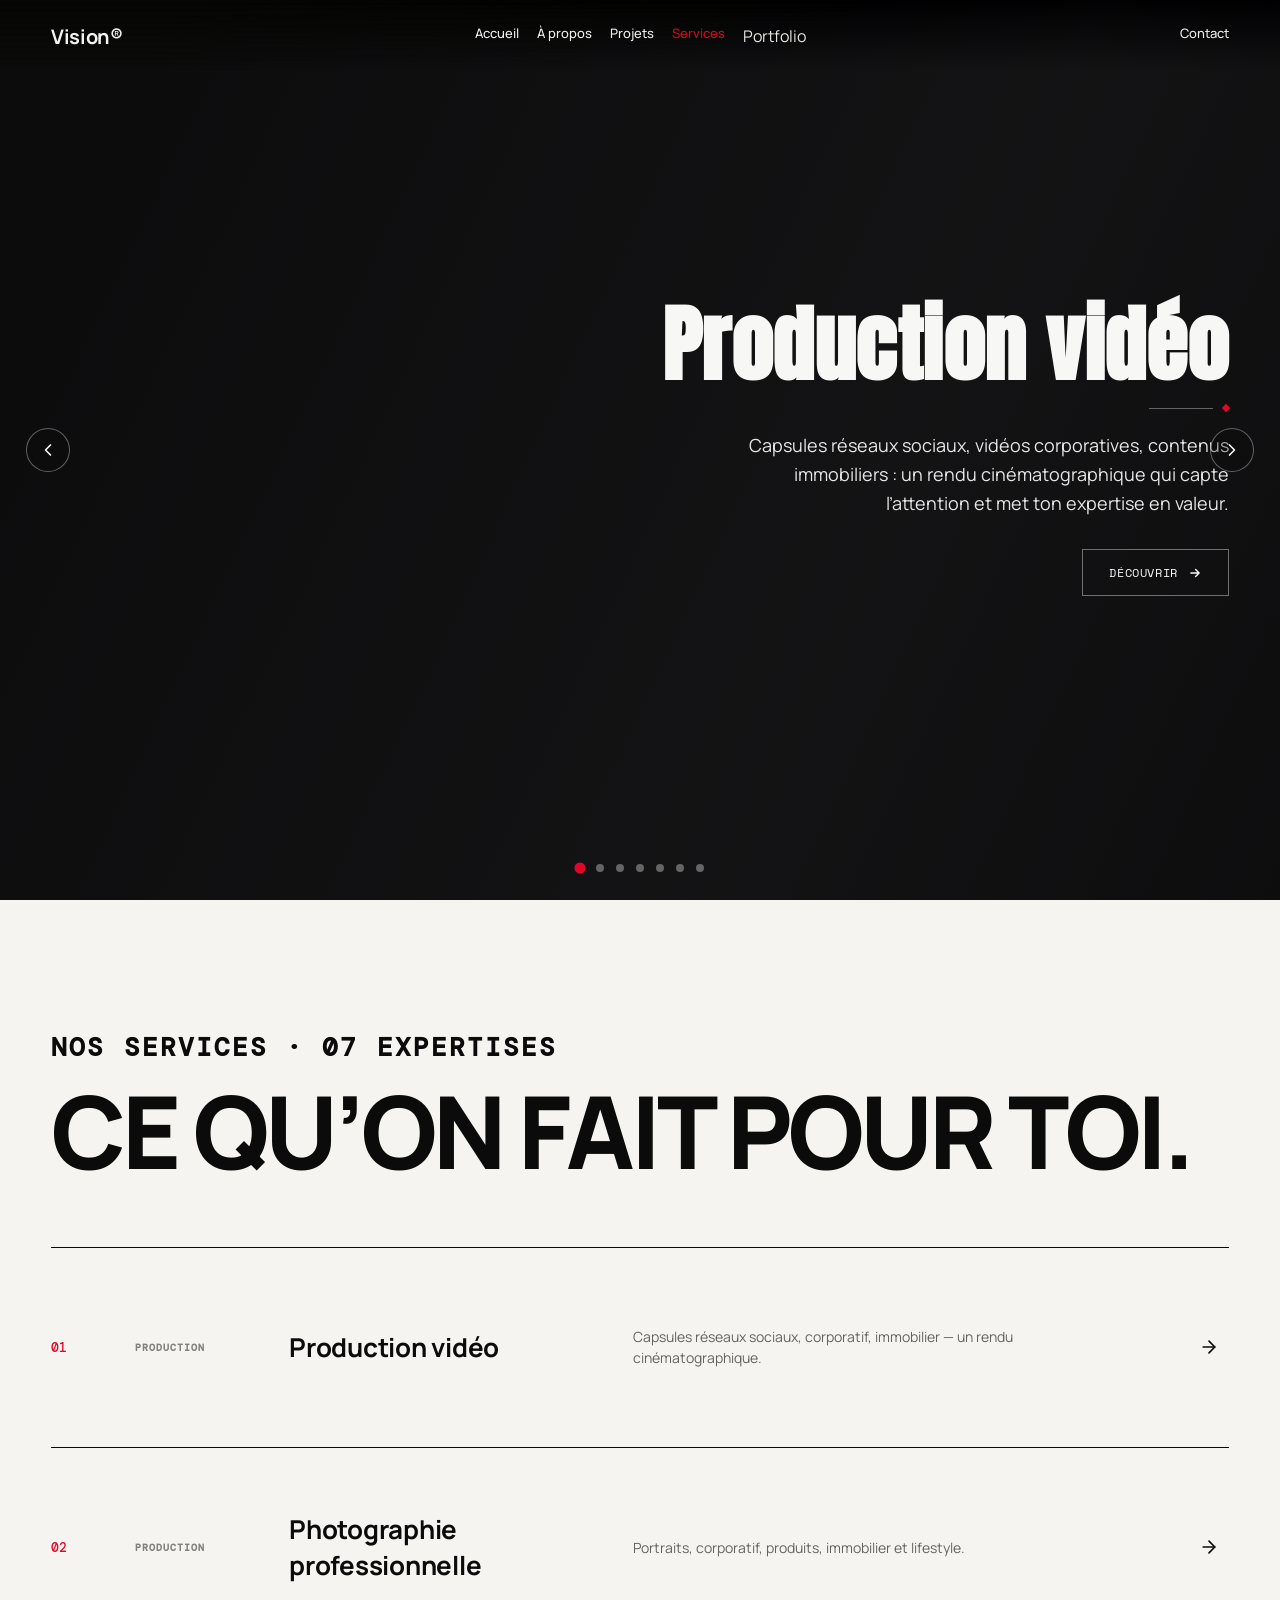
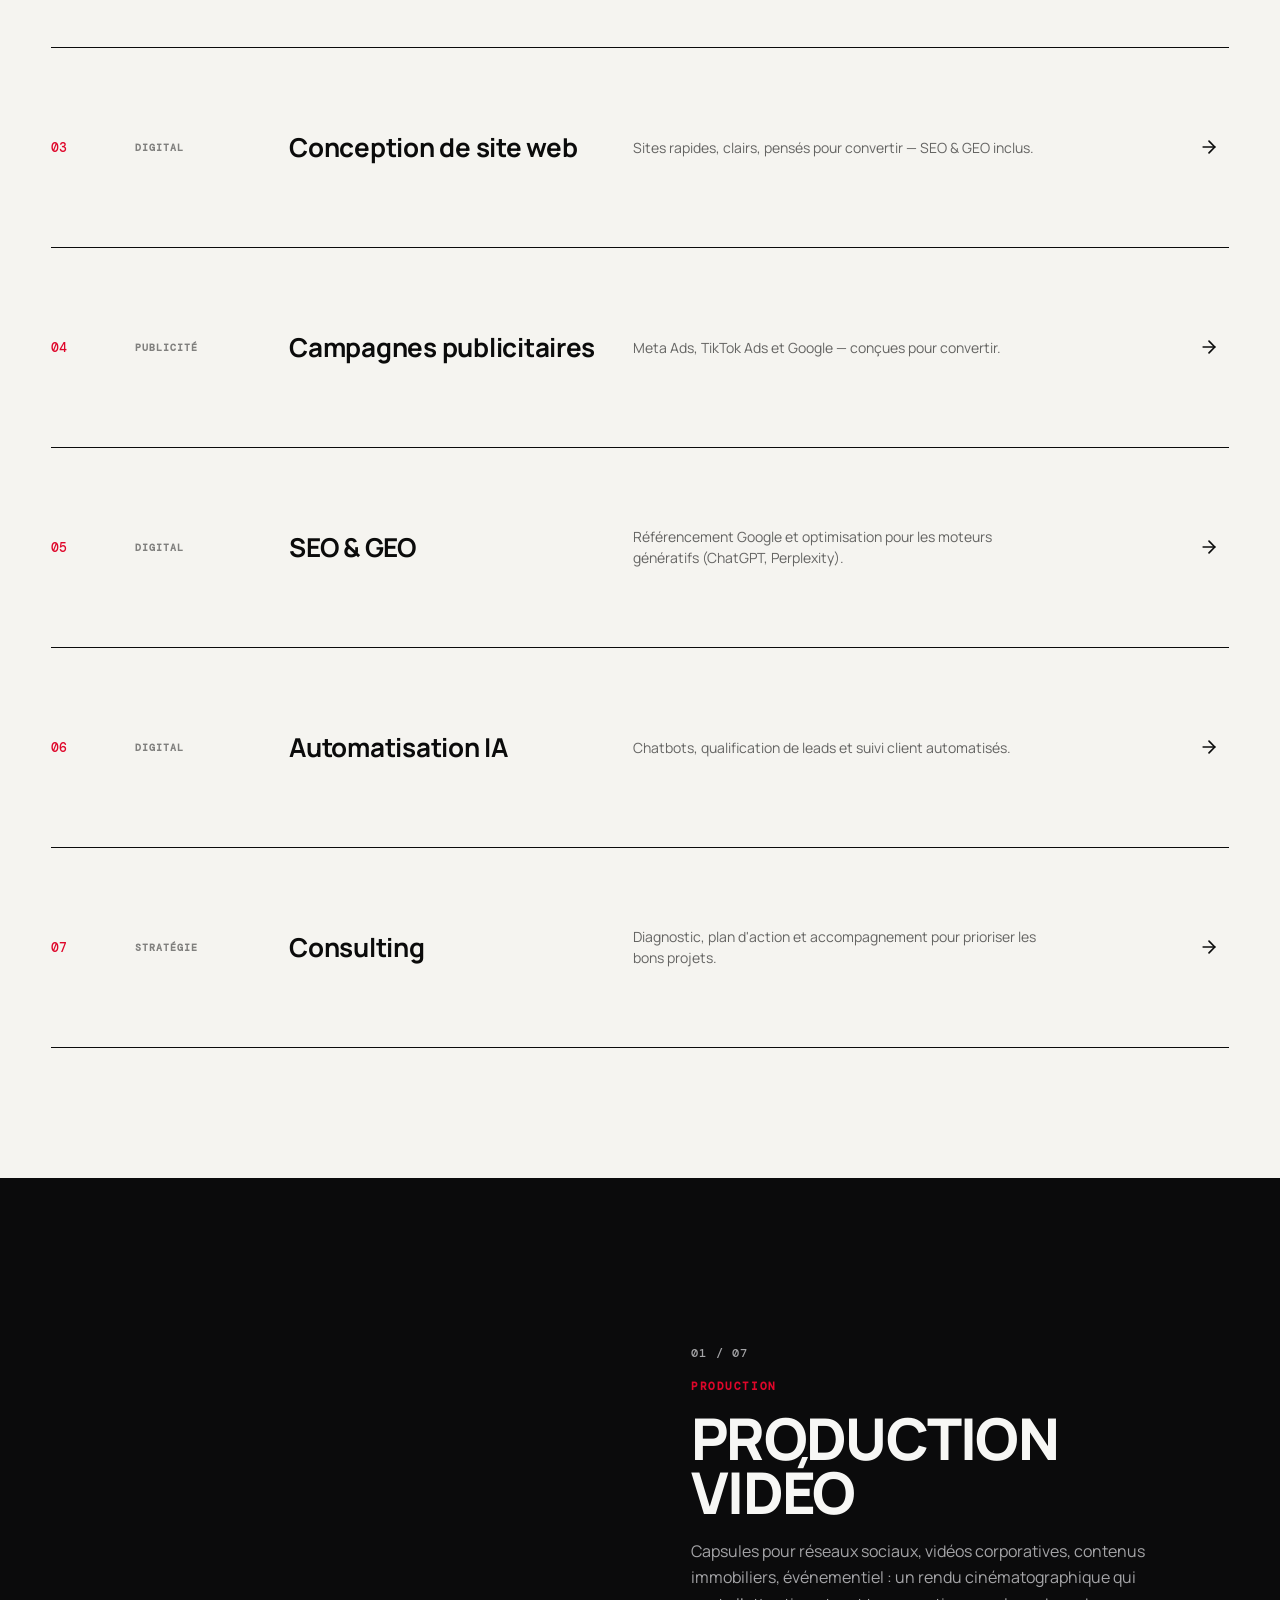
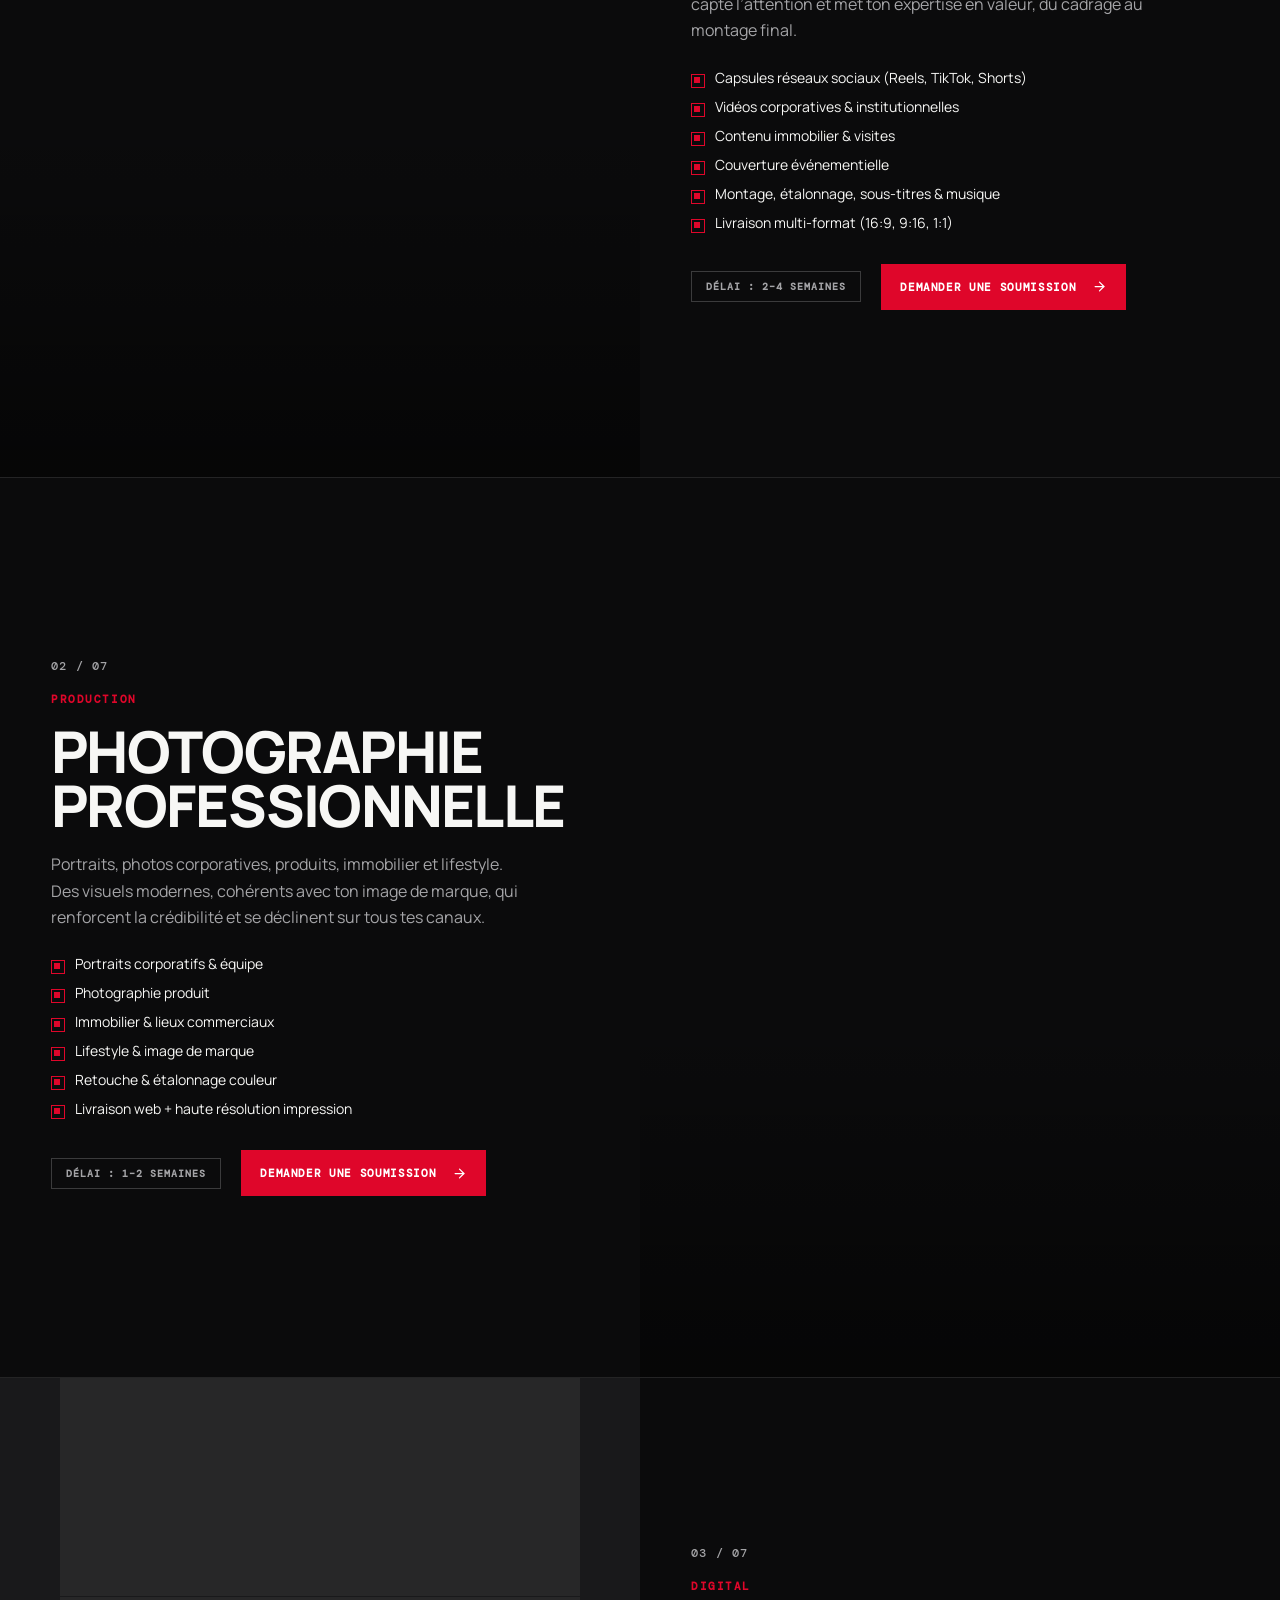
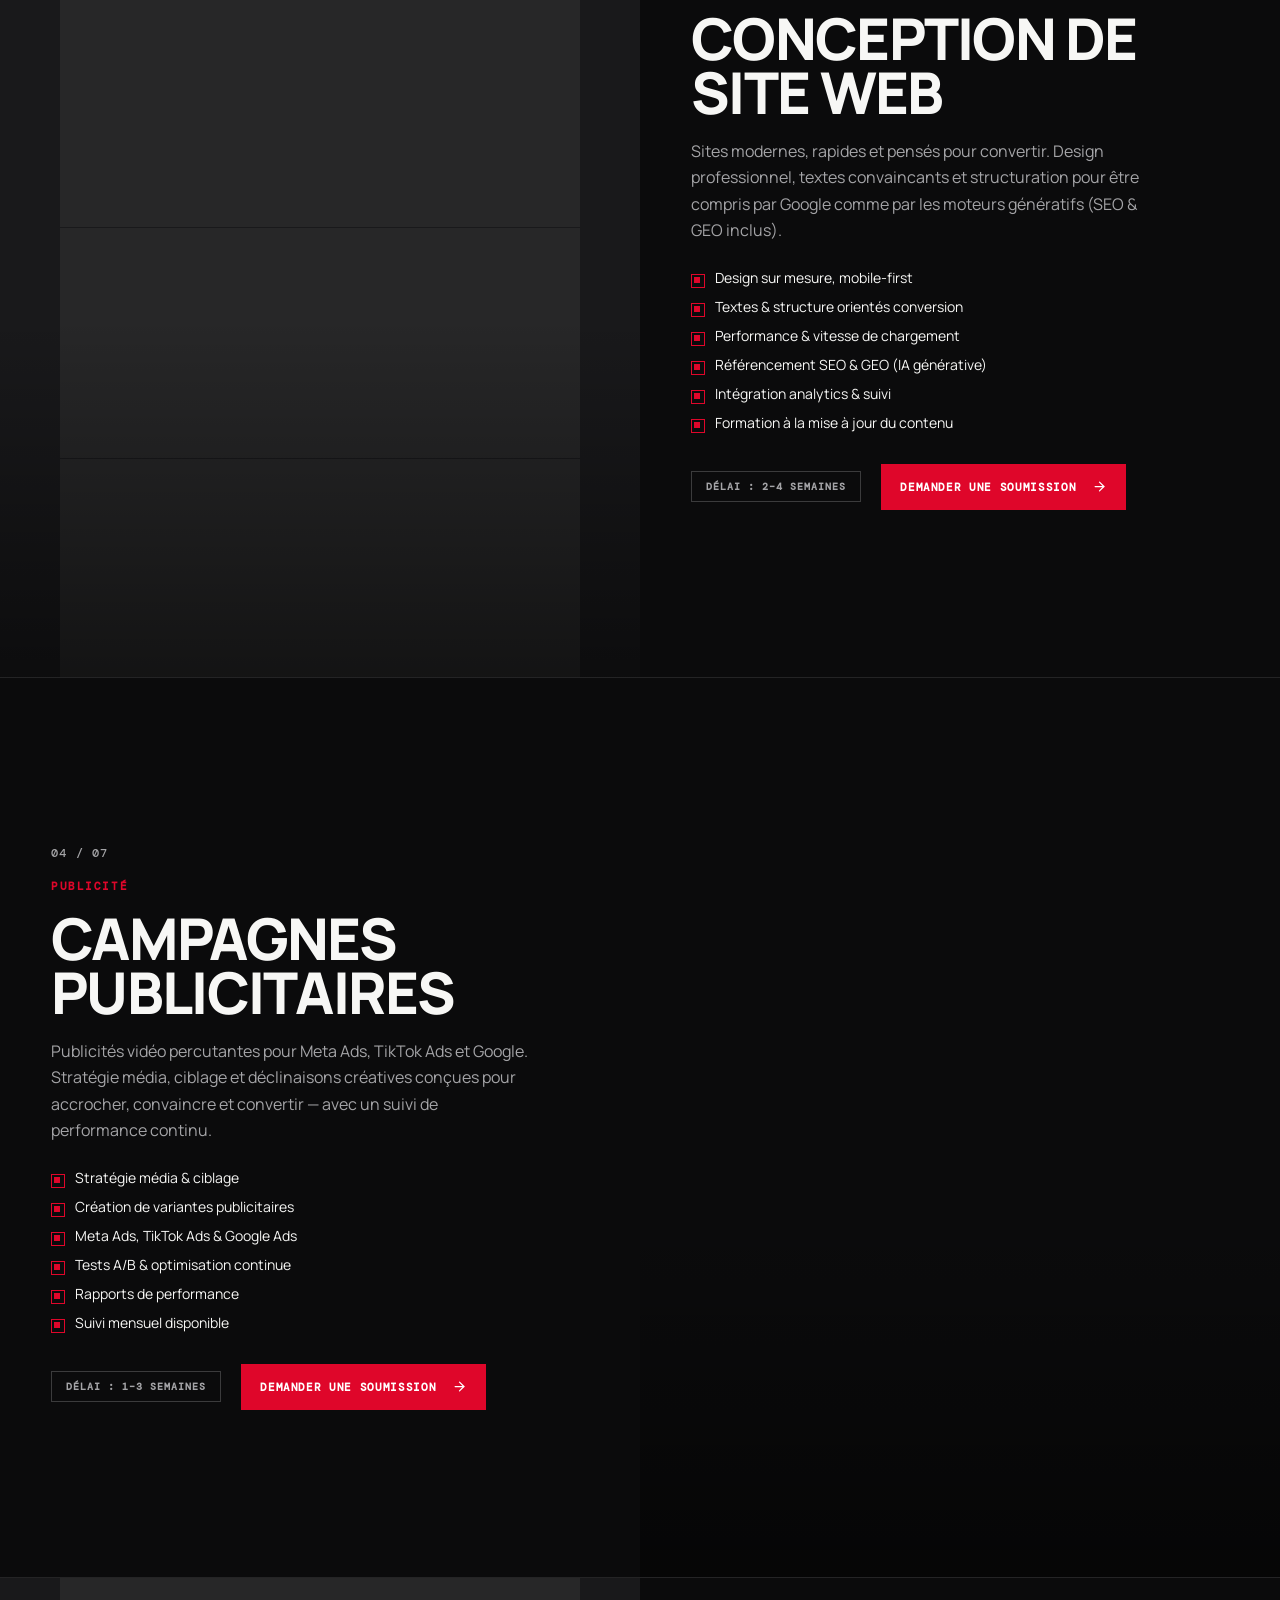
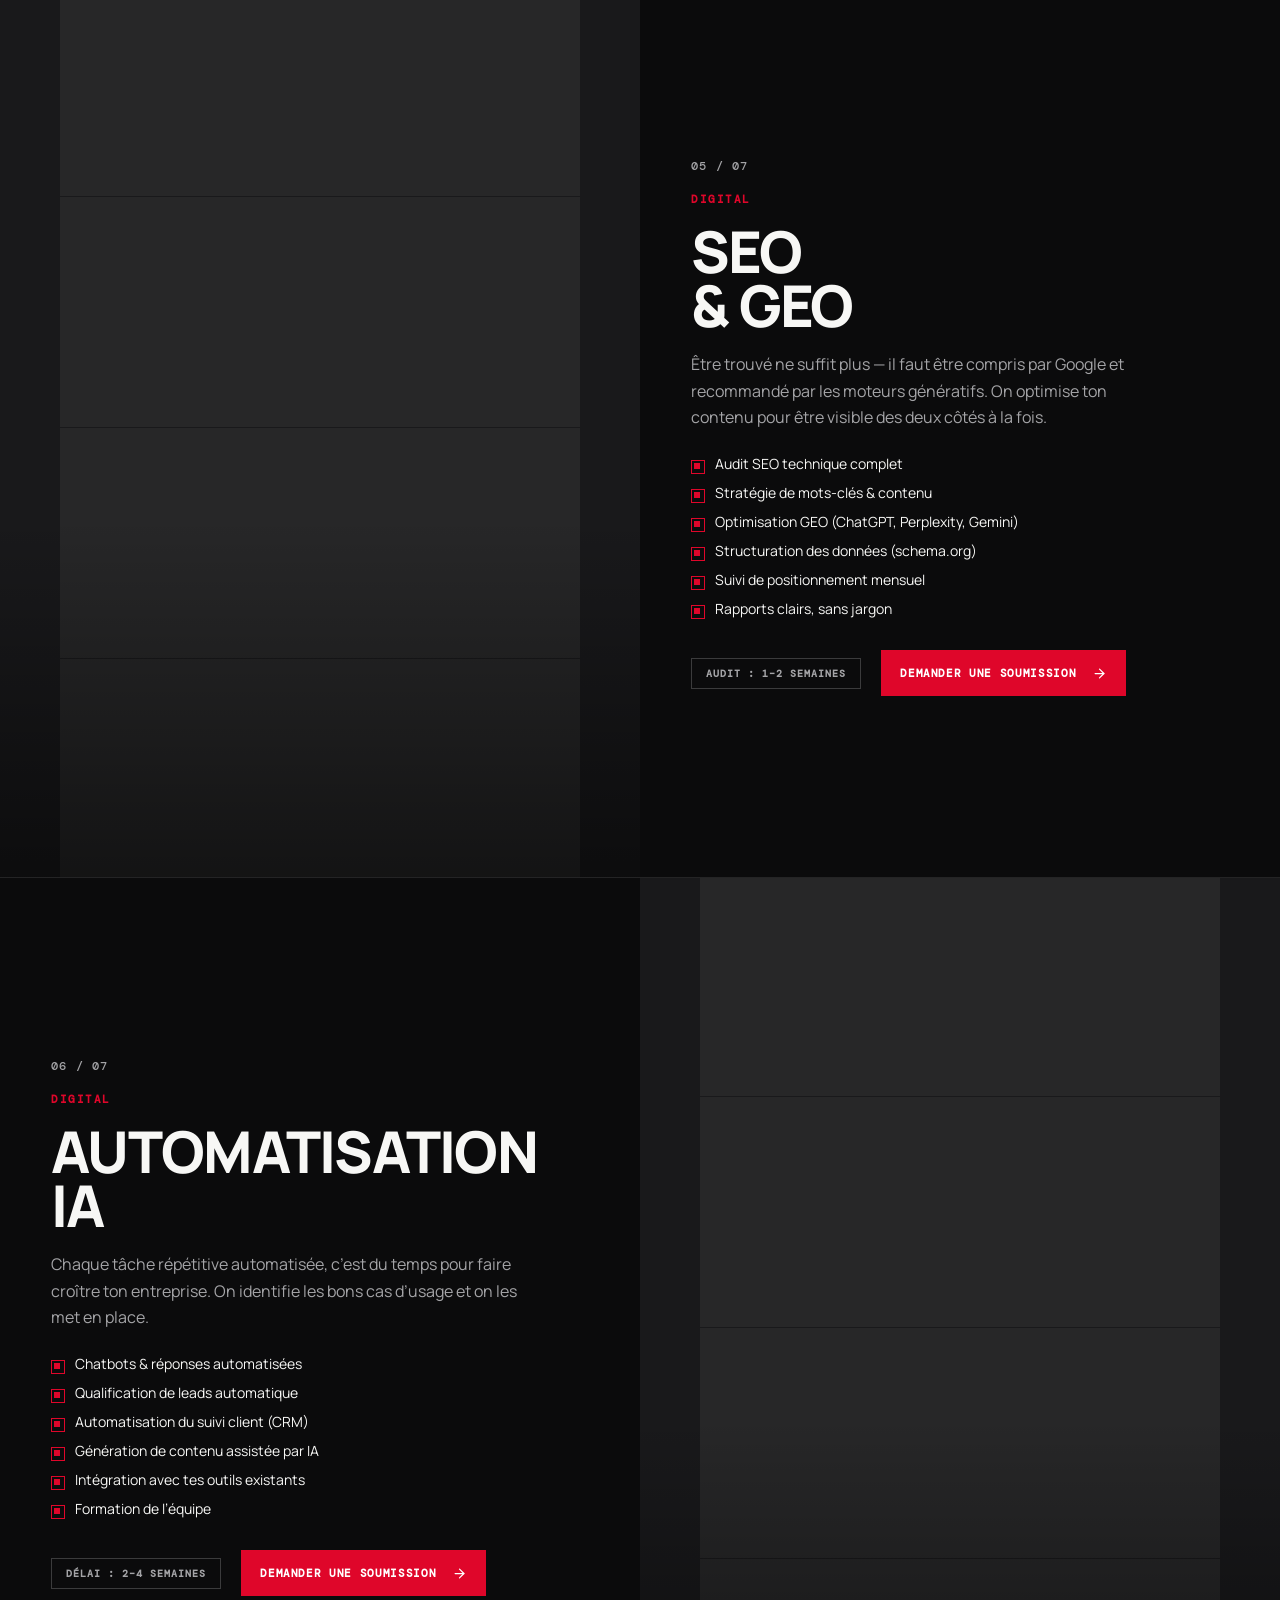
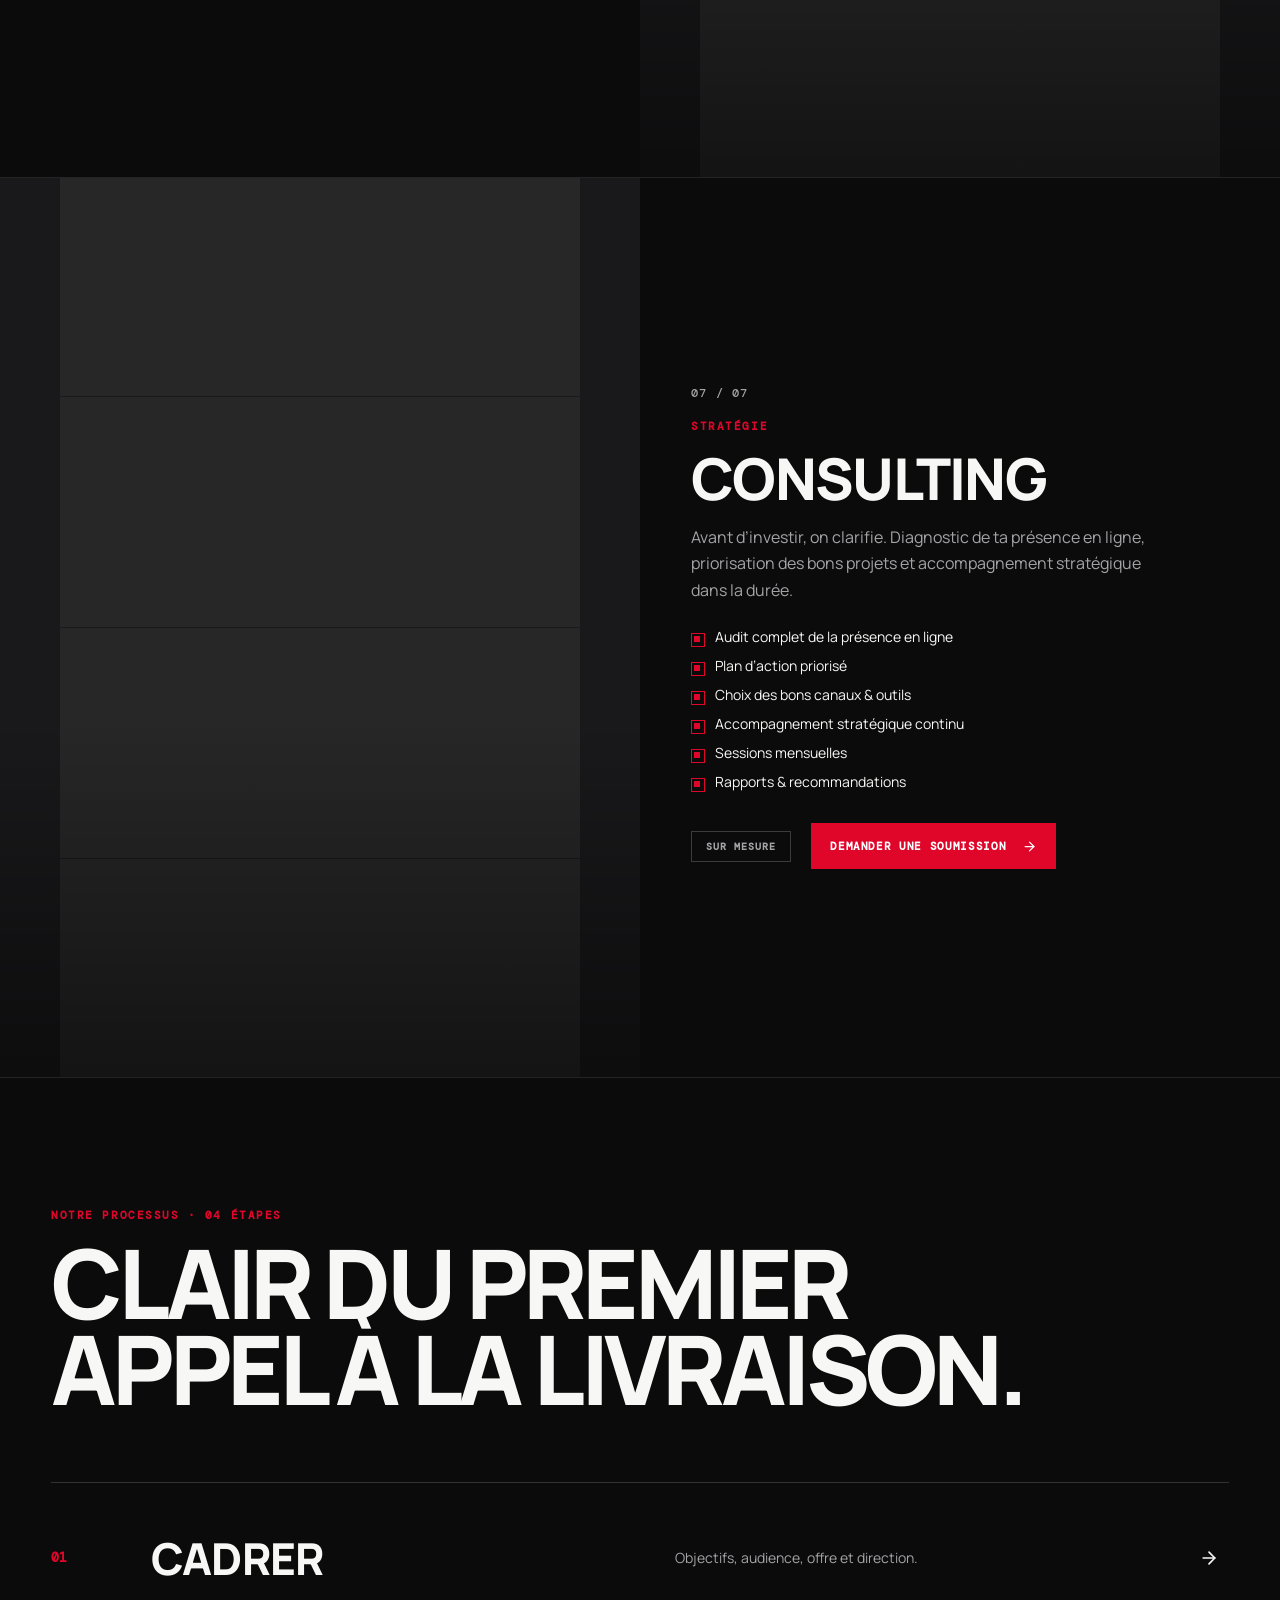
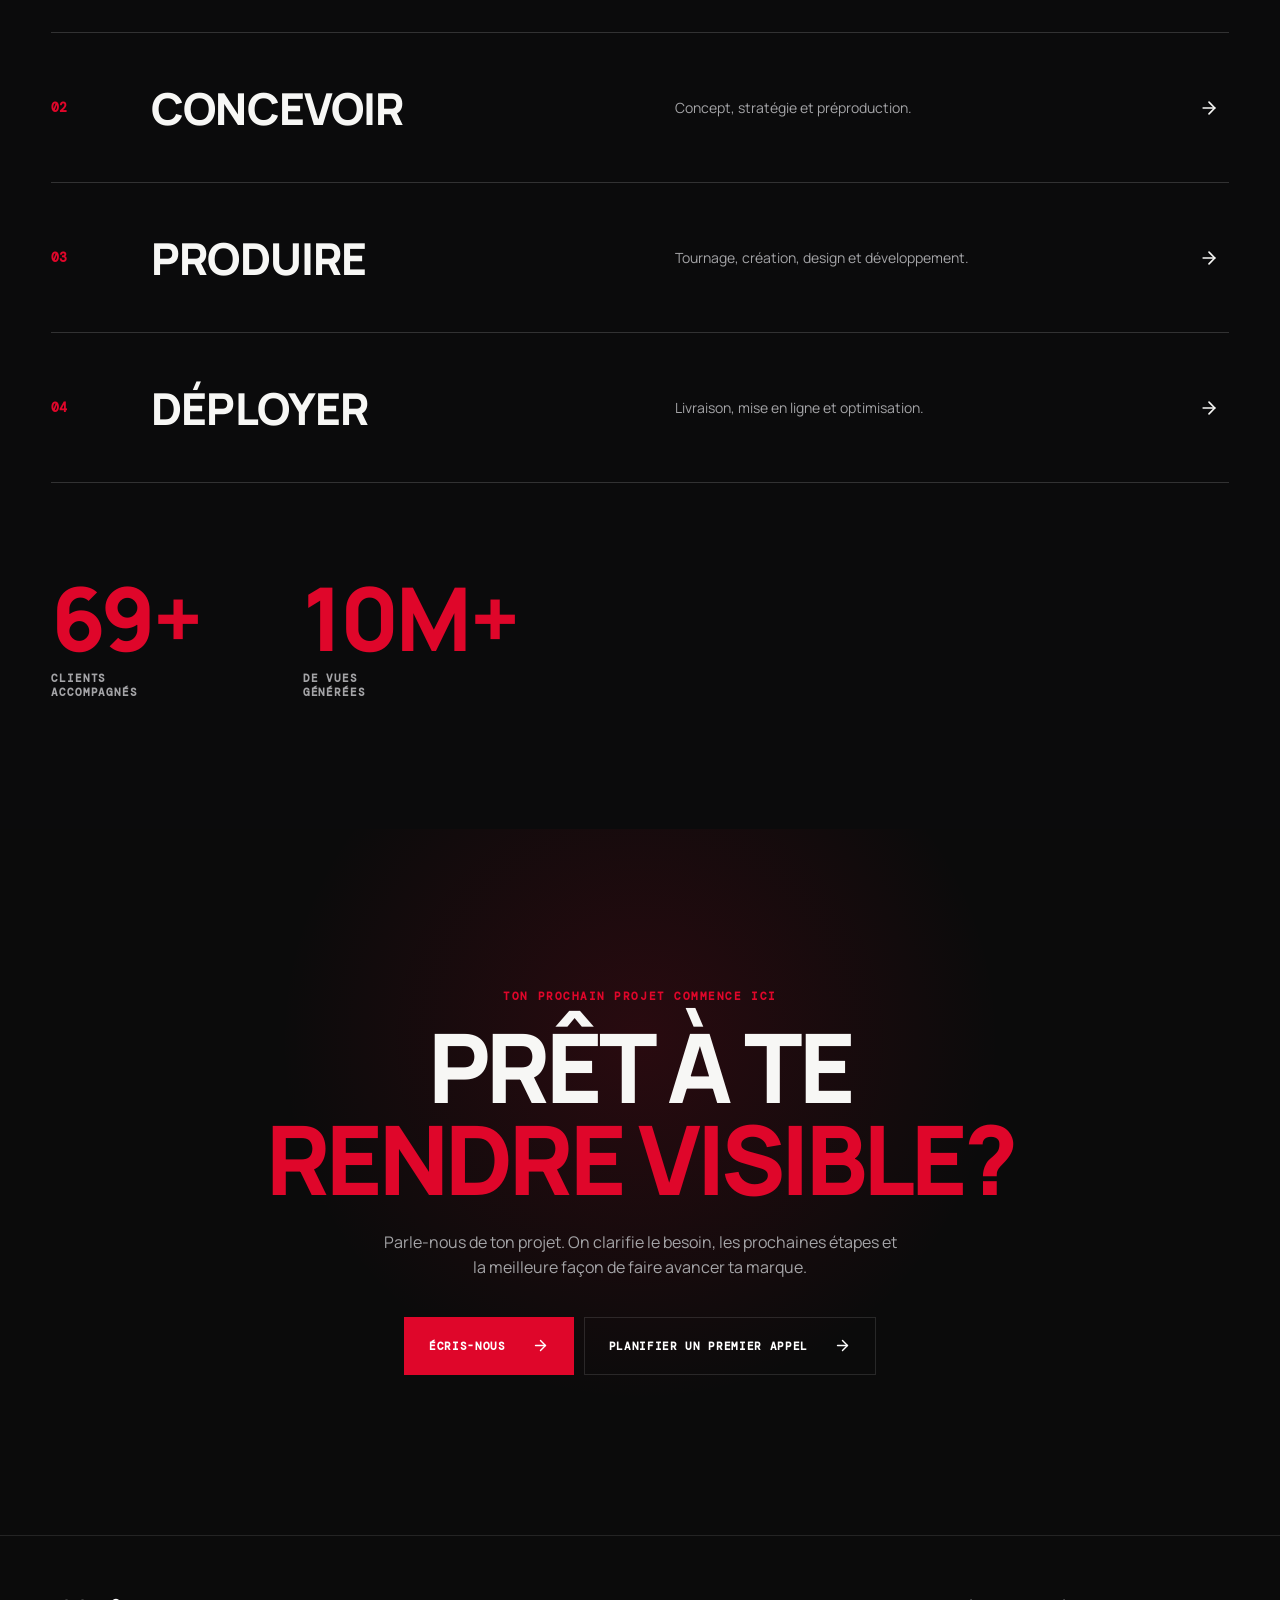
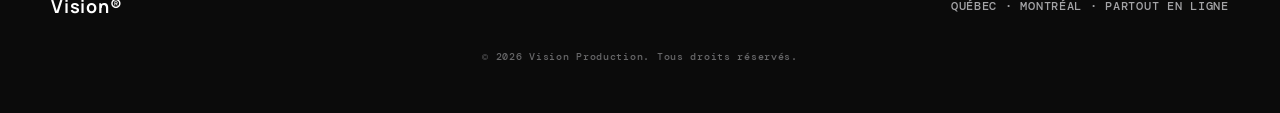
==== index.html @ 784d4f9f "Add files via upload" ====
<!DOCTYPE html>
<html lang="fr">
<head>
<meta charset="UTF-8">
<meta name="viewport" content="width=device-width, initial-scale=1.0">
<title>Services — Vision Production | Vidéo, Photo, Web &amp; Publicité</title>
<meta name="description" content="Production vidéo, photographie professionnelle, conception de site web et campagnes publicitaires. Vision Production, agence créative basée à Québec.">
<link rel="preconnect" href="https://fonts.googleapis.com">
<link rel="preconnect" href="https://fonts.gstatic.com" crossorigin>
<link href="https://fonts.googleapis.com/css2?family=Anton&family=Geist+Mono:wght@400;500&family=DM+Mono:wght@400;500&family=Manrope:wght@400;500;600;700;800&family=Space+Mono:ital@0;1&display=swap" rel="stylesheet">
<link rel="stylesheet" href="styles.css">
</head>
<body>

<div class="progress-bar" id="progressBar"></div>

<header class="nav" id="siteNav">
  <a class="brand" href="https://vision-production-seven.vercel.app/">Vision®</a>
  <nav aria-label="Navigation principale">
    <a href="https://vision-production-seven.vercel.app/" class="split-link"><span>Accueil</span><span aria-hidden="true">Accueil</span></a>
    <a href="https://vision-production-seven.vercel.app/#apropos" class="split-link"><span>À propos</span><span aria-hidden="true">À propos</span></a>
    <a href="https://vision-production-seven.vercel.app/#projets" class="split-link"><span>Projets</span><span aria-hidden="true">Projets</span></a>
    <a href="index.html" class="split-link is-current"><span>Services</span><span aria-hidden="true">Services</span></a>
    <div class="nav-dropdown" data-dropdown>
      <button type="button" class="split-link nav-dropdown-trigger" data-dropdown-trigger aria-haspopup="true" aria-expanded="false">
        <span>Portfolio</span><span aria-hidden="true">Portfolio</span>
      </button>
      <div class="nav-dropdown-menu" data-dropdown-menu>
        <a href="https://vision-production-seven.vercel.app/portfolio">Portfolio Photo</a>
        <a href="portfolio-web.html">Portfolio Web</a>
        <a href="portfolio-video.html">Portfolio Vidéo</a>
      </div>
    </div>
  </nav>
  <a href="#contact" class="split-link nav-contact"><span>Contact</span><span aria-hidden="true">Contact</span></a>
  <button class="menu-button" type="button" aria-label="Ouvrir le menu" id="menuButton">
    <svg xmlns="http://www.w3.org/2000/svg" width="24" height="24" viewBox="0 0 24 24" fill="none" stroke="currentColor" stroke-width="2" stroke-linecap="round" stroke-linejoin="round"><path d="M4 5h16"></path><path d="M4 12h16"></path><path d="M4 19h16"></path></svg>
  </button>
</header>

<aside class="mobile-menu" id="mobileMenu" aria-hidden="true">
  <button type="button" aria-label="Fermer le menu" id="menuClose">
    <svg xmlns="http://www.w3.org/2000/svg" width="24" height="24" viewBox="0 0 24 24" fill="none" stroke="currentColor" stroke-width="2" stroke-linecap="round" stroke-linejoin="round"><path d="M18 6 6 18"></path><path d="m6 6 12 12"></path></svg>
  </button>
  <a href="https://vision-production-seven.vercel.app/" style="--menu-index:1"><small>01</small>Accueil</a>
  <a href="https://vision-production-seven.vercel.app/#apropos" style="--menu-index:2"><small>02</small>À propos</a>
  <a href="https://vision-production-seven.vercel.app/#projets" style="--menu-index:3"><small>03</small>Projets</a>
  <a href="index.html" class="is-current" style="--menu-index:4"><small>04</small>Services</a>
  <div class="mobile-menu-item" style="--menu-index:5">
    <div class="mobile-menu-row">
      <small>05</small><span>Portfolio</span>
      <button type="button" class="mobile-dropdown-toggle" data-mobile-dropdown-toggle aria-label="Afficher les sous-pages Portfolio">
        <svg xmlns="http://www.w3.org/2000/svg" width="14" height="14" viewBox="0 0 24 24" fill="none" stroke="currentColor" stroke-width="2.5" stroke-linecap="round" stroke-linejoin="round"><path d="m6 9 6 6 6-6"></path></svg>
      </button>
    </div>
    <div class="mobile-dropdown-panel" data-mobile-dropdown-panel>
      <a href="https://vision-production-seven.vercel.app/portfolio">Portfolio Photo</a>
      <a href="portfolio-web.html">Portfolio Web</a>
      <a href="portfolio-video.html">Portfolio Vidéo</a>
    </div>
  </div>
  <a href="#contact" style="--menu-index:6"><small>06</small>Contact</a>
</aside>

<main>

  <!-- HERO : fullscreen slider, one slide per service -->
  <section class="hero-slider" id="top" aria-roledescription="carrousel" aria-label="Nos services">

    <button type="button" class="hero-arrow hero-arrow-prev" data-slider-prev aria-label="Service précédent">
      <svg xmlns="http://www.w3.org/2000/svg" width="20" height="20" viewBox="0 0 24 24" fill="none" stroke="currentColor" stroke-width="2" stroke-linecap="round" stroke-linejoin="round"><path d="m15 18-6-6 6-6"></path></svg>
    </button>
    <button type="button" class="hero-arrow hero-arrow-next" data-slider-next aria-label="Service suivant">
      <svg xmlns="http://www.w3.org/2000/svg" width="20" height="20" viewBox="0 0 24 24" fill="none" stroke="currentColor" stroke-width="2" stroke-linecap="round" stroke-linejoin="round"><path d="m9 18 6-6-6-6"></path></svg>
    </button>

    <div class="hero-slide is-active" data-slide="0">
      <div class="hero-slide-media">
        <img src="../assets/images/hero/hero-01-video.jpg" alt="Tournage vidéo Vision Production" onerror="this.style.opacity=0">
      </div>
      <div class="hero-slide-scrim"></div>
      <div class="hero-slide-inner">
        <div class="hero-slide-block">
          <h1 class="services-hero-title site-reveal" style="--reveal-delay:80ms">Production vidéo</h1>
          <div class="hero-divider site-reveal" style="--reveal-delay:180ms">
            <span class="hero-divider-line"></span>
            <span class="hero-divider-dot"></span>
          </div>
          <p class="services-hero-copy site-reveal" style="--reveal-delay:260ms">
            Capsules réseaux sociaux, vidéos corporatives, contenus immobiliers : un rendu
            cinématographique qui capte l’attention et met ton expertise en valeur.
          </p>
          <a href="#service-01" class="hero-outline-btn site-reveal" style="--reveal-delay:340ms">
            Découvrir
            <svg xmlns="http://www.w3.org/2000/svg" width="14" height="14" viewBox="0 0 24 24" fill="none" stroke="currentColor" stroke-width="2.5" stroke-linecap="round" stroke-linejoin="round"><path d="M5 12h14M13 6l6 6-6 6"></path></svg>
          </a>
        </div>
      </div>
    </div>

    <div class="hero-slide" data-slide="1">
      <div class="hero-slide-media">
        <img src="../assets/images/hero/hero-02-photo.jpg" alt="Photographie professionnelle Vision Production" onerror="this.style.opacity=0">
      </div>
      <div class="hero-slide-scrim"></div>
      <div class="hero-slide-inner">
        <div class="hero-slide-block">
          <h1 class="services-hero-title site-reveal">Photographie professionnelle</h1>
          <div class="hero-divider site-reveal">
            <span class="hero-divider-line"></span>
            <span class="hero-divider-dot"></span>
          </div>
          <p class="services-hero-copy site-reveal">
            Portraits, photos corporatives, produits, immobilier et lifestyle. Des visuels
            modernes qui renforcent la crédibilité de ta marque.
          </p>
          <a href="#service-02" class="hero-outline-btn site-reveal">
            Découvrir
            <svg xmlns="http://www.w3.org/2000/svg" width="14" height="14" viewBox="0 0 24 24" fill="none" stroke="currentColor" stroke-width="2.5" stroke-linecap="round" stroke-linejoin="round"><path d="M5 12h14M13 6l6 6-6 6"></path></svg>
          </a>
        </div>
      </div>
    </div>

    <div class="hero-slide" data-slide="2">
      <div class="hero-slide-media">
        <img src="../assets/images/hero/hero-03-web.jpg" alt="Conception de site web Vision Production" onerror="this.style.opacity=0">
      </div>
      <div class="hero-slide-scrim"></div>
      <div class="hero-slide-inner">
        <div class="hero-slide-block">
          <h1 class="services-hero-title site-reveal">Conception de site web</h1>
          <div class="hero-divider site-reveal">
            <span class="hero-divider-line"></span>
            <span class="hero-divider-dot"></span>
          </div>
          <p class="services-hero-copy site-reveal">
            Sites rapides, clairs et pensés pour convertir, puis structurés pour être compris
            par Google comme par les moteurs génératifs (SEO &amp; GEO inclus).
          </p>
          <a href="#service-03" class="hero-outline-btn site-reveal">
            Découvrir
            <svg xmlns="http://www.w3.org/2000/svg" width="14" height="14" viewBox="0 0 24 24" fill="none" stroke="currentColor" stroke-width="2.5" stroke-linecap="round" stroke-linejoin="round"><path d="M5 12h14M13 6l6 6-6 6"></path></svg>
          </a>
        </div>
      </div>
    </div>

    <div class="hero-slide" data-slide="3">
      <div class="hero-slide-media">
        <img src="../assets/images/hero/hero-04-pub.jpg" alt="Campagnes publicitaires Vision Production" onerror="this.style.opacity=0">
      </div>
      <div class="hero-slide-scrim"></div>
      <div class="hero-slide-inner">
        <div class="hero-slide-block">
          <h1 class="services-hero-title site-reveal">Campagnes publicitaires</h1>
          <div class="hero-divider site-reveal">
            <span class="hero-divider-line"></span>
            <span class="hero-divider-dot"></span>
          </div>
          <p class="services-hero-copy site-reveal">
            Publicités vidéo percutantes pour Meta Ads, TikTok Ads et Google. Conçues pour
            accrocher, convaincre et convertir.
          </p>
          <a href="#service-04" class="hero-outline-btn site-reveal">
            Découvrir
            <svg xmlns="http://www.w3.org/2000/svg" width="14" height="14" viewBox="0 0 24 24" fill="none" stroke="currentColor" stroke-width="2.5" stroke-linecap="round" stroke-linejoin="round"><path d="M5 12h14M13 6l6 6-6 6"></path></svg>
          </a>
        </div>
      </div>
    </div>

    <div class="hero-slide" data-slide="4">
      <div class="hero-slide-media">
        <div class="web-visual"><span></span><span></span><span></span><span></span></div>
      </div>
      <div class="hero-slide-scrim"></div>
      <div class="hero-slide-inner">
        <div class="hero-slide-block">
          <h1 class="services-hero-title site-reveal">SEO &amp; GEO</h1>
          <div class="hero-divider site-reveal">
            <span class="hero-divider-line"></span>
            <span class="hero-divider-dot"></span>
          </div>
          <p class="services-hero-copy site-reveal">
            Visible sur Google et dans les réponses des moteurs génératifs comme
            ChatGPT ou Perplexity — peu importe comment on te cherche.
          </p>
          <a href="#service-05" class="hero-outline-btn site-reveal">
            Découvrir
            <svg xmlns="http://www.w3.org/2000/svg" width="14" height="14" viewBox="0 0 24 24" fill="none" stroke="currentColor" stroke-width="2.5" stroke-linecap="round" stroke-linejoin="round"><path d="M5 12h14M13 6l6 6-6 6"></path></svg>
          </a>
        </div>
      </div>
    </div>

    <div class="hero-slide" data-slide="5">
      <div class="hero-slide-media">
        <div class="web-visual"><span></span><span></span><span></span><span></span></div>
      </div>
      <div class="hero-slide-scrim"></div>
      <div class="hero-slide-inner">
        <div class="hero-slide-block">
          <h1 class="services-hero-title site-reveal">Automatisation IA</h1>
          <div class="hero-divider site-reveal">
            <span class="hero-divider-line"></span>
            <span class="hero-divider-dot"></span>
          </div>
          <p class="services-hero-copy site-reveal">
            On automatise les tâches répétitives — réponses clients, qualification de
            leads, suivi — pour libérer du temps et accélérer ta croissance.
          </p>
          <a href="#service-06" class="hero-outline-btn site-reveal">
            Découvrir
            <svg xmlns="http://www.w3.org/2000/svg" width="14" height="14" viewBox="0 0 24 24" fill="none" stroke="currentColor" stroke-width="2.5" stroke-linecap="round" stroke-linejoin="round"><path d="M5 12h14M13 6l6 6-6 6"></path></svg>
          </a>
        </div>
      </div>
    </div>

    <div class="hero-slide" data-slide="6">
      <div class="hero-slide-media">
        <div class="web-visual"><span></span><span></span><span></span><span></span></div>
      </div>
      <div class="hero-slide-scrim"></div>
      <div class="hero-slide-inner">
        <div class="hero-slide-block">
          <h1 class="services-hero-title site-reveal">Consulting</h1>
          <div class="hero-divider site-reveal">
            <span class="hero-divider-line"></span>
            <span class="hero-divider-dot"></span>
          </div>
          <p class="services-hero-copy site-reveal">
            Un regard extérieur sur ta présence en ligne. Diagnostic clair et plan
            d’action concret pour prioriser les bons projets.
          </p>
          <a href="#service-07" class="hero-outline-btn site-reveal">
            Découvrir
            <svg xmlns="http://www.w3.org/2000/svg" width="14" height="14" viewBox="0 0 24 24" fill="none" stroke="currentColor" stroke-width="2.5" stroke-linecap="round" stroke-linejoin="round"><path d="M5 12h14M13 6l6 6-6 6"></path></svg>
          </a>
        </div>
      </div>
    </div>

    <div class="hero-dots" role="tablist" aria-label="Choisir un service">
      <button type="button" class="hero-dot is-active" data-slider-dot="0" role="tab" aria-selected="true" aria-label="Production vidéo"></button>
      <button type="button" class="hero-dot" data-slider-dot="1" role="tab" aria-selected="false" aria-label="Photographie professionnelle"></button>
      <button type="button" class="hero-dot" data-slider-dot="2" role="tab" aria-selected="false" aria-label="Conception de site web"></button>
      <button type="button" class="hero-dot" data-slider-dot="3" role="tab" aria-selected="false" aria-label="Campagnes publicitaires"></button>
      <button type="button" class="hero-dot" data-slider-dot="4" role="tab" aria-selected="false" aria-label="SEO et GEO"></button>
      <button type="button" class="hero-dot" data-slider-dot="5" role="tab" aria-selected="false" aria-label="Automatisation IA"></button>
      <button type="button" class="hero-dot" data-slider-dot="6" role="tab" aria-selected="false" aria-label="Consulting"></button>
    </div>
  </section>

  <!-- QUICK INDEX (white section, mirrors homepage vp-services list) -->
  <section class="vp-services" aria-label="Index des services">
    <h2 class="vp-services-eyebrow site-reveal">NOS SERVICES · 07 EXPERTISES</h2>
    <h3 class="vp-services-title site-reveal">CE QU’ON FAIT POUR TOI.</h3>

    <div class="service-index">
      <a href="#service-01" class="vp-service site-reveal" style="--i:1">
        <span class="service-index-num">01</span>
        <span class="service-index-tag">PRODUCTION</span>
        <span class="service-index-title">Production vidéo</span>
        <span class="service-index-desc">Capsules réseaux sociaux, corporatif, immobilier — un rendu cinématographique.</span>
        <span class="service-stack" aria-hidden="true">
          <img src="../assets/images/setup-tournage.jpg" style="--i:1" alt="">
          <img src="../assets/images/hyrox.jpg" style="--i:2" alt="">
        </span>
        <svg xmlns="http://www.w3.org/2000/svg" width="20" height="20" viewBox="0 0 24 24" fill="none" stroke="currentColor" stroke-width="2" stroke-linecap="round" stroke-linejoin="round"><path d="M5 12h14"></path><path d="m12 5 7 7-7 7"></path></svg>
      </a>
      <a href="#service-02" class="vp-service site-reveal" style="--i:2">
        <span class="service-index-num">02</span>
        <span class="service-index-tag">PRODUCTION</span>
        <span class="service-index-title">Photographie professionnelle</span>
        <span class="service-index-desc">Portraits, corporatif, produits, immobilier et lifestyle.</span>
        <span class="service-stack" aria-hidden="true">
          <img src="../assets/images/coach-prive-gym.jpg" style="--i:1" alt="">
          <img src="../assets/images/tonic-gym.jpg" style="--i:2" alt="">
        </span>
        <svg xmlns="http://www.w3.org/2000/svg" width="20" height="20" viewBox="0 0 24 24" fill="none" stroke="currentColor" stroke-width="2" stroke-linecap="round" stroke-linejoin="round"><path d="M5 12h14"></path><path d="m12 5 7 7-7 7"></path></svg>
      </a>
      <a href="#service-03" class="vp-service site-reveal" style="--i:3">
        <span class="service-index-num">03</span>
        <span class="service-index-tag">DIGITAL</span>
        <span class="service-index-title">Conception de site web</span>
        <span class="service-index-desc">Sites rapides, clairs, pensés pour convertir — SEO &amp; GEO inclus.</span>
        <span class="service-stack" aria-hidden="true">
          <img src="../assets/images/construction.jpg" style="--i:1" alt="">
          <img src="../assets/images/bucheron.jpg" style="--i:2" alt="">
        </span>
        <svg xmlns="http://www.w3.org/2000/svg" width="20" height="20" viewBox="0 0 24 24" fill="none" stroke="currentColor" stroke-width="2" stroke-linecap="round" stroke-linejoin="round"><path d="M5 12h14"></path><path d="m12 5 7 7-7 7"></path></svg>
      </a>
      <a href="#service-04" class="vp-service site-reveal" style="--i:4">
        <span class="service-index-num">04</span>
        <span class="service-index-tag">PUBLICITÉ</span>
        <span class="service-index-title">Campagnes publicitaires</span>
        <span class="service-index-desc">Meta Ads, TikTok Ads et Google — conçues pour convertir.</span>
        <span class="service-stack" aria-hidden="true">
          <img src="../assets/images/volks-quebec.jpg" style="--i:1" alt="">
          <img src="../assets/images/setup-tournage.jpg" style="--i:2" alt="">
        </span>
        <svg xmlns="http://www.w3.org/2000/svg" width="20" height="20" viewBox="0 0 24 24" fill="none" stroke="currentColor" stroke-width="2" stroke-linecap="round" stroke-linejoin="round"><path d="M5 12h14"></path><path d="m12 5 7 7-7 7"></path></svg>
      </a>
      <a href="#service-05" class="vp-service site-reveal" style="--i:5">
        <span class="service-index-num">05</span>
        <span class="service-index-tag">DIGITAL</span>
        <span class="service-index-title">SEO &amp; GEO</span>
        <span class="service-index-desc">Référencement Google et optimisation pour les moteurs génératifs (ChatGPT, Perplexity).</span>
        <svg xmlns="http://www.w3.org/2000/svg" width="20" height="20" viewBox="0 0 24 24" fill="none" stroke="currentColor" stroke-width="2" stroke-linecap="round" stroke-linejoin="round"><path d="M5 12h14"></path><path d="m12 5 7 7-7 7"></path></svg>
      </a>
      <a href="#service-06" class="vp-service site-reveal" style="--i:6">
        <span class="service-index-num">06</span>
        <span class="service-index-tag">DIGITAL</span>
        <span class="service-index-title">Automatisation IA</span>
        <span class="service-index-desc">Chatbots, qualification de leads et suivi client automatisés.</span>
        <svg xmlns="http://www.w3.org/2000/svg" width="20" height="20" viewBox="0 0 24 24" fill="none" stroke="currentColor" stroke-width="2" stroke-linecap="round" stroke-linejoin="round"><path d="M5 12h14"></path><path d="m12 5 7 7-7 7"></path></svg>
      </a>
      <a href="#service-07" class="vp-service site-reveal" style="--i:7">
        <span class="service-index-num">07</span>
        <span class="service-index-tag">STRATÉGIE</span>
        <span class="service-index-title">Consulting</span>
        <span class="service-index-desc">Diagnostic, plan d'action et accompagnement pour prioriser les bons projets.</span>
        <svg xmlns="http://www.w3.org/2000/svg" width="20" height="20" viewBox="0 0 24 24" fill="none" stroke="currentColor" stroke-width="2" stroke-linecap="round" stroke-linejoin="round"><path d="M5 12h14"></path><path d="m12 5 7 7-7 7"></path></svg>
      </a>
    </div>
  </section>

  <!-- DETAILED SERVICE 01 -->
  <section class="service-detail" id="service-01">
    <div class="service-detail-media parallax" data-parallax>
      <img src="../assets/images/setup-tournage.jpg" alt="Équipe Vision Production en tournage">
    </div>
    <div class="service-detail-copy">
      <span class="service-detail-num site-reveal">01 / 07</span>
      <span class="service-detail-tag site-reveal">PRODUCTION</span>
      <h3 class="site-reveal">PRODUCTION<br>VIDÉO</h3>
      <p class="site-reveal">
        Capsules pour réseaux sociaux, vidéos corporatives, contenus immobiliers,
        événementiel : un rendu cinématographique qui capte l’attention et met
        ton expertise en valeur, du cadrage au montage final.
      </p>
      <ul class="service-checklist site-reveal">
        <li>Capsules réseaux sociaux (Reels, TikTok, Shorts)</li>
        <li>Vidéos corporatives &amp; institutionnelles</li>
        <li>Contenu immobilier &amp; visites</li>
        <li>Couverture événementielle</li>
        <li>Montage, étalonnage, sous-titres &amp; musique</li>
        <li>Livraison multi-format (16:9, 9:16, 1:1)</li>
      </ul>
      <div class="service-detail-foot site-reveal">
        <span class="delay-badge">DÉLAI : 2–4 SEMAINES</span>
        <a href="#contact" class="vp-button-motion small">
          <span>DEMANDER UNE SOUMISSION</span>
          <svg xmlns="http://www.w3.org/2000/svg" width="15" height="15" viewBox="0 0 24 24" fill="none" stroke="currentColor" stroke-width="2" stroke-linecap="round" stroke-linejoin="round"><path d="M5 12h14"></path><path d="m12 5 7 7-7 7"></path></svg>
        </a>
      </div>
    </div>
  </section>

  <!-- DETAILED SERVICE 02 -->
  <section class="service-detail reverse" id="service-02">
    <div class="service-detail-media parallax" data-parallax>
      <img src="../assets/images/coach-prive-gym.jpg" alt="Séance photo corporative Vision Production">
    </div>
    <div class="service-detail-copy">
      <span class="service-detail-num site-reveal">02 / 07</span>
      <span class="service-detail-tag site-reveal">PRODUCTION</span>
      <h3 class="site-reveal">PHOTOGRAPHIE<br>PROFESSIONNELLE</h3>
      <p class="site-reveal">
        Portraits, photos corporatives, produits, immobilier et lifestyle.
        Des visuels modernes, cohérents avec ton image de marque, qui renforcent
        la crédibilité et se déclinent sur tous tes canaux.
      </p>
      <ul class="service-checklist site-reveal">
        <li>Portraits corporatifs &amp; équipe</li>
        <li>Photographie produit</li>
        <li>Immobilier &amp; lieux commerciaux</li>
        <li>Lifestyle &amp; image de marque</li>
        <li>Retouche &amp; étalonnage couleur</li>
        <li>Livraison web + haute résolution impression</li>
      </ul>
      <div class="service-detail-foot site-reveal">
        <span class="delay-badge">DÉLAI : 1–2 SEMAINES</span>
        <a href="#contact" class="vp-button-motion small">
          <span>DEMANDER UNE SOUMISSION</span>
          <svg xmlns="http://www.w3.org/2000/svg" width="15" height="15" viewBox="0 0 24 24" fill="none" stroke="currentColor" stroke-width="2" stroke-linecap="round" stroke-linejoin="round"><path d="M5 12h14"></path><path d="m12 5 7 7-7 7"></path></svg>
        </a>
      </div>
    </div>
  </section>

  <!-- DETAILED SERVICE 03 -->
  <section class="service-detail" id="service-03">
    <div class="service-detail-media parallax" data-parallax>
      <div class="web-visual">
        <span></span><span></span><span></span><span></span>
      </div>
    </div>
    <div class="service-detail-copy">
      <span class="service-detail-num site-reveal">03 / 07</span>
      <span class="service-detail-tag site-reveal">DIGITAL</span>
      <h3 class="site-reveal">CONCEPTION DE<br>SITE WEB</h3>
      <p class="site-reveal">
        Sites modernes, rapides et pensés pour convertir. Design professionnel,
        textes convaincants et structuration pour être compris par Google comme
        par les moteurs génératifs (SEO &amp; GEO inclus).
      </p>
      <ul class="service-checklist site-reveal">
        <li>Design sur mesure, mobile-first</li>
        <li>Textes &amp; structure orientés conversion</li>
        <li>Performance &amp; vitesse de chargement</li>
        <li>Référencement SEO &amp; GEO (IA générative)</li>
        <li>Intégration analytics &amp; suivi</li>
        <li>Formation à la mise à jour du contenu</li>
      </ul>
      <div class="service-detail-foot site-reveal">
        <span class="delay-badge">DÉLAI : 2–4 SEMAINES</span>
        <a href="#contact" class="vp-button-motion small">
          <span>DEMANDER UNE SOUMISSION</span>
          <svg xmlns="http://www.w3.org/2000/svg" width="15" height="15" viewBox="0 0 24 24" fill="none" stroke="currentColor" stroke-width="2" stroke-linecap="round" stroke-linejoin="round"><path d="M5 12h14"></path><path d="m12 5 7 7-7 7"></path></svg>
        </a>
      </div>
    </div>
  </section>

  <!-- DETAILED SERVICE 04 -->
  <section class="service-detail reverse" id="service-04">
    <div class="service-detail-media parallax" data-parallax>
      <img src="../assets/images/volks-quebec.jpg" alt="Tournage publicitaire Vision Production">
    </div>
    <div class="service-detail-copy">
      <span class="service-detail-num site-reveal">04 / 07</span>
      <span class="service-detail-tag site-reveal">PUBLICITÉ</span>
      <h3 class="site-reveal">CAMPAGNES<br>PUBLICITAIRES</h3>
      <p class="site-reveal">
        Publicités vidéo percutantes pour Meta Ads, TikTok Ads et Google.
        Stratégie média, ciblage et déclinaisons créatives conçues pour accrocher,
        convaincre et convertir — avec un suivi de performance continu.
      </p>
      <ul class="service-checklist site-reveal">
        <li>Stratégie média &amp; ciblage</li>
        <li>Création de variantes publicitaires</li>
        <li>Meta Ads, TikTok Ads &amp; Google Ads</li>
        <li>Tests A/B &amp; optimisation continue</li>
        <li>Rapports de performance</li>
        <li>Suivi mensuel disponible</li>
      </ul>
      <div class="service-detail-foot site-reveal">
        <span class="delay-badge">DÉLAI : 1–3 SEMAINES</span>
        <a href="#contact" class="vp-button-motion small">
          <span>DEMANDER UNE SOUMISSION</span>
          <svg xmlns="http://www.w3.org/2000/svg" width="15" height="15" viewBox="0 0 24 24" fill="none" stroke="currentColor" stroke-width="2" stroke-linecap="round" stroke-linejoin="round"><path d="M5 12h14"></path><path d="m12 5 7 7-7 7"></path></svg>
        </a>
      </div>
    </div>
  </section>

  <!-- DETAILED SERVICE 05 -->
  <section class="service-detail" id="service-05">
    <div class="service-detail-media parallax" data-parallax>
      <div class="web-visual"><span></span><span></span><span></span><span></span></div>
    </div>
    <div class="service-detail-copy">
      <span class="service-detail-num site-reveal">05 / 07</span>
      <span class="service-detail-tag site-reveal">DIGITAL</span>
      <h3 class="site-reveal">SEO<br>&amp; GEO</h3>
      <p class="site-reveal">
        Être trouvé ne suffit plus — il faut être compris par Google et recommandé
        par les moteurs génératifs. On optimise ton contenu pour être visible
        des deux côtés à la fois.
      </p>
      <ul class="service-checklist site-reveal">
        <li>Audit SEO technique complet</li>
        <li>Stratégie de mots-clés &amp; contenu</li>
        <li>Optimisation GEO (ChatGPT, Perplexity, Gemini)</li>
        <li>Structuration des données (schema.org)</li>
        <li>Suivi de positionnement mensuel</li>
        <li>Rapports clairs, sans jargon</li>
      </ul>
      <div class="service-detail-foot site-reveal">
        <span class="delay-badge">AUDIT : 1–2 SEMAINES</span>
        <a href="#contact" class="vp-button-motion small">
          <span>DEMANDER UNE SOUMISSION</span>
          <svg xmlns="http://www.w3.org/2000/svg" width="15" height="15" viewBox="0 0 24 24" fill="none" stroke="currentColor" stroke-width="2" stroke-linecap="round" stroke-linejoin="round"><path d="M5 12h14"></path><path d="m12 5 7 7-7 7"></path></svg>
        </a>
      </div>
    </div>
  </section>

  <!-- DETAILED SERVICE 06 -->
  <section class="service-detail reverse" id="service-06">
    <div class="service-detail-media parallax" data-parallax>
      <div class="web-visual"><span></span><span></span><span></span><span></span></div>
    </div>
    <div class="service-detail-copy">
      <span class="service-detail-num site-reveal">06 / 07</span>
      <span class="service-detail-tag site-reveal">DIGITAL</span>
      <h3 class="site-reveal">AUTOMATISATION<br>IA</h3>
      <p class="site-reveal">
        Chaque tâche répétitive automatisée, c’est du temps pour faire croître
        ton entreprise. On identifie les bons cas d’usage et on les met en place.
      </p>
      <ul class="service-checklist site-reveal">
        <li>Chatbots &amp; réponses automatisées</li>
        <li>Qualification de leads automatique</li>
        <li>Automatisation du suivi client (CRM)</li>
        <li>Génération de contenu assistée par IA</li>
        <li>Intégration avec tes outils existants</li>
        <li>Formation de l’équipe</li>
      </ul>
      <div class="service-detail-foot site-reveal">
        <span class="delay-badge">DÉLAI : 2–4 SEMAINES</span>
        <a href="#contact" class="vp-button-motion small">
          <span>DEMANDER UNE SOUMISSION</span>
          <svg xmlns="http://www.w3.org/2000/svg" width="15" height="15" viewBox="0 0 24 24" fill="none" stroke="currentColor" stroke-width="2" stroke-linecap="round" stroke-linejoin="round"><path d="M5 12h14"></path><path d="m12 5 7 7-7 7"></path></svg>
        </a>
      </div>
    </div>
  </section>

  <!-- DETAILED SERVICE 07 -->
  <section class="service-detail" id="service-07">
    <div class="service-detail-media parallax" data-parallax>
      <div class="web-visual"><span></span><span></span><span></span><span></span></div>
    </div>
    <div class="service-detail-copy">
      <span class="service-detail-num site-reveal">07 / 07</span>
      <span class="service-detail-tag site-reveal">STRATÉGIE</span>
      <h3 class="site-reveal">CONSULTING</h3>
      <p class="site-reveal">
        Avant d’investir, on clarifie. Diagnostic de ta présence en ligne,
        priorisation des bons projets et accompagnement stratégique dans la durée.
      </p>
      <ul class="service-checklist site-reveal">
        <li>Audit complet de la présence en ligne</li>
        <li>Plan d’action priorisé</li>
        <li>Choix des bons canaux &amp; outils</li>
        <li>Accompagnement stratégique continu</li>
        <li>Sessions mensuelles</li>
        <li>Rapports &amp; recommandations</li>
      </ul>
      <div class="service-detail-foot site-reveal">
        <span class="delay-badge">SUR MESURE</span>
        <a href="#contact" class="vp-button-motion small">
          <span>DEMANDER UNE SOUMISSION</span>
          <svg xmlns="http://www.w3.org/2000/svg" width="15" height="15" viewBox="0 0 24 24" fill="none" stroke="currentColor" stroke-width="2" stroke-linecap="round" stroke-linejoin="round"><path d="M5 12h14"></path><path d="m12 5 7 7-7 7"></path></svg>
        </a>
      </div>
    </div>
  </section>

  <!-- PROCESS -->
  <section class="vp-process">
    <p class="section-tag site-reveal">NOTRE PROCESSUS · 04 ÉTAPES</p>
    <h2 class="site-reveal">CLAIR DU PREMIER<br>APPEL À LA LIVRAISON.</h2>

    <div class="process-list">
      <article class="site-reveal">
        <b>01</b>
        <h3>CADRER</h3>
        <p>Objectifs, audience, offre et direction.</p>
        <svg xmlns="http://www.w3.org/2000/svg" width="20" height="20" viewBox="0 0 24 24" fill="none" stroke="currentColor" stroke-width="2" stroke-linecap="round" stroke-linejoin="round"><path d="M5 12h14"></path><path d="m12 5 7 7-7 7"></path></svg>
      </article>
      <article class="site-reveal">
        <b>02</b>
        <h3>CONCEVOIR</h3>
        <p>Concept, stratégie et préproduction.</p>
        <svg xmlns="http://www.w3.org/2000/svg" width="20" height="20" viewBox="0 0 24 24" fill="none" stroke="currentColor" stroke-width="2" stroke-linecap="round" stroke-linejoin="round"><path d="M5 12h14"></path><path d="m12 5 7 7-7 7"></path></svg>
      </article>
      <article class="site-reveal">
        <b>03</b>
        <h3>PRODUIRE</h3>
        <p>Tournage, création, design et développement.</p>
        <svg xmlns="http://www.w3.org/2000/svg" width="20" height="20" viewBox="0 0 24 24" fill="none" stroke="currentColor" stroke-width="2" stroke-linecap="round" stroke-linejoin="round"><path d="M5 12h14"></path><path d="m12 5 7 7-7 7"></path></svg>
      </article>
      <article class="site-reveal">
        <b>04</b>
        <h3>DÉPLOYER</h3>
        <p>Livraison, mise en ligne et optimisation.</p>
        <svg xmlns="http://www.w3.org/2000/svg" width="20" height="20" viewBox="0 0 24 24" fill="none" stroke="currentColor" stroke-width="2" stroke-linecap="round" stroke-linejoin="round"><path d="M5 12h14"></path><path d="m12 5 7 7-7 7"></path></svg>
      </article>
    </div>

    <div class="stats-row">
      <div class="stat site-reveal">
        <strong data-count="100" data-suffix="+">0</strong>
        <span>CLIENTS<br>ACCOMPAGNÉS</span>
      </div>
      <div class="stat site-reveal">
        <strong data-count="15" data-suffix="M+">0</strong>
        <span>DE VUES<br>GÉNÉRÉES</span>
      </div>
    </div>
  </section>

  <!-- CTA -->
  <section class="services-cta" id="contact">
    <div class="spotlight" id="spotlightCta" aria-hidden="true"></div>
    <p class="section-tag site-reveal">TON PROCHAIN PROJET COMMENCE ICI</p>
    <h2 class="site-reveal">PRÊT À TE<br><span class="accent">RENDRE VISIBLE?</span></h2>
    <p class="services-cta-copy site-reveal">
      Parle-nous de ton projet. On clarifie le besoin, les prochaines étapes
      et la meilleure façon de faire avancer ta marque.
    </p>
    <div class="hero-buttons site-reveal">
      <a href="mailto:info@visionproduction.ca" class="vp-button-motion">
        <span>ÉCRIS-NOUS</span>
        <svg xmlns="http://www.w3.org/2000/svg" width="17" height="17" viewBox="0 0 24 24" fill="none" stroke="currentColor" stroke-width="2" stroke-linecap="round" stroke-linejoin="round"><path d="M5 12h14"></path><path d="m12 5 7 7-7 7"></path></svg>
      </a>
      <a href="#contact" class="vp-button-motion secondary">
        <span>PLANIFIER UN PREMIER APPEL</span>
        <svg xmlns="http://www.w3.org/2000/svg" width="17" height="17" viewBox="0 0 24 24" fill="none" stroke="currentColor" stroke-width="2" stroke-linecap="round" stroke-linejoin="round"><path d="M5 12h14"></path><path d="m12 5 7 7-7 7"></path></svg>
      </a>
    </div>
  </section>

</main>

<footer class="site-footer">
  <a class="brand" href="https://vision-production-seven.vercel.app/">Vision®</a>
  <p>QUÉBEC · MONTRÉAL · PARTOUT EN LIGNE</p>
  <p class="copyright">© <span id="year"></span> Vision Production. Tous droits réservés.</p>
</footer>

<script src="script.js"></script>
</body>
</html>
---- styles.css ----
:root {
  --background: #0b0b0c;
  --foreground: #f7f7f5;
  --muted: #19191b;
  --muted-foreground: #a4a4a7;
  --red: #df062a;
  --black: #0b0b0b;
  --white: #f5f4f0;
  --line: #c8c7c2;
  --pad: clamp(22px, 4vw, 64px);
  --ease: cubic-bezier(0.16, 1, 0.3, 1);
  --ff-display: 'Anton', sans-serif;
  --ff-mono-alt: 'Space Mono', monospace;
}

* { box-sizing: border-box; }
html { scroll-behavior: smooth; }

body {
  margin: 0;
  background: var(--background);
  color: var(--foreground);
  font-family: 'Manrope', Arial, sans-serif;
  -webkit-font-smoothing: antialiased;
  overflow-x: hidden;
}

img { max-width: 100%; display: block; }
a { color: inherit; text-decoration: none; }
ul { list-style: none; margin: 0; padding: 0; }

h1, h2, h3, h4 {
  font-family: var(--ff-display);
  font-weight: 700;
}

/* ---------- progress bar ---------- */
.progress-bar {
  position: fixed;
  top: 0; left: 0;
  height: 3px;
  width: 0%;
  background: var(--red);
  z-index: 2000;
  transition: width 0.1s linear;
}

/* ---------- header / nav ---------- */
.nav {
  position: fixed;
  z-index: 1000;
  top: 0; left: 0; right: 0;
  height: 72px;
  padding: 0 var(--pad);
  display: grid;
  grid-template-columns: 1fr auto 1fr;
  align-items: center;
  background: linear-gradient(#121212, transparent);
  mix-blend-mode: difference;
}
.nav .brand { font-size: 20px; font-weight: 700; letter-spacing: -0.02em; color: #fff; }
.nav nav { display: flex; gap: 18px; justify-self: center; }
.nav > .split-link.nav-contact { justify-self: end; }
.nav a { color: #fff; font-size: 13px; font-weight: 500; }

.split-link {
  position: relative;
  height: 24px;
  display: inline-block;
  overflow: hidden;
}
.split-link > span {
  display: block;
  transition: transform 0.35s var(--ease);
}
.split-link > span:nth-child(2) {
  position: absolute;
  left: 0;
  top: 100%;
}
.split-link:hover > span:first-child,
.split-link:hover > span:nth-child(2) {
  transform: translateY(-100%);
}
.split-link.is-current { color: var(--red); }
.split-link.is-current::after {
  content: '';
  position: absolute;
  bottom: -2px; left: 0;
  width: 100%; height: 1px;
  background: var(--red);
}

.menu-button {
  display: none;
  padding: 2px 6px;
  border: 0;
  background: none;
  color: #fff;
  cursor: pointer;
  justify-self: end;
}

.mobile-menu {
  position: fixed;
  z-index: 2100;
  top: 0; left: 0; right: 0;
  height: 0;
  padding: 0 20px;
  display: block;
  overflow: hidden;
  background: rgb(17, 17, 17);
  pointer-events: none;
  transition: height 0.4s cubic-bezier(0.2, 0.8, 0.2, 1);
}
.mobile-menu.is-open {
  height: 480px;
  max-height: 100vh;
  overflow-y: auto;
  pointer-events: auto;
}
.mobile-menu::before {
  content: 'Vision®';
  position: absolute;
  top: 20px; left: 20px;
  font-size: 23px;
  font-weight: 600;
}
.mobile-menu > button {
  position: absolute;
  top: 20px; right: 20px;
  border: 0; background: none;
  color: #fff;
  cursor: pointer;
}

.mobile-menu > a,
.mobile-menu-row {
  height: 47px;
  padding: 0;
  display: grid;
  grid-template-columns: 42px 1fr;
  align-items: center;
  border-bottom: 1px solid var(--line);
  font-size: 24px;
  color: #fff;
  opacity: 0;
  transform: translate(-20px);
  transition: opacity 0.6s cubic-bezier(0,0.58,0.56,1), transform 0.6s cubic-bezier(0,0.58,0.56,1);
}
.mobile-menu-row { grid-template-columns: 42px 1fr auto; }
.mobile-menu > a:first-of-type,
.mobile-menu > .mobile-menu-item:first-child .mobile-menu-row {
  margin-top: 74px;
}
.mobile-menu.is-open > a,
.mobile-menu.is-open .mobile-menu-row {
  opacity: 1;
  transform: none;
  transition-delay: calc(var(--menu-index) * .1s);
}
.mobile-menu small { font: 400 10px 'Geist Mono', 'DM Mono', monospace; }
.mobile-menu a.is-current,
.mobile-menu .mobile-menu-row.is-current { color: var(--red); }

/* ---------- mobile nav dropdown (Portfolio disclosure) ---------- */
.mobile-menu-item { display: flex; flex-direction: column; }
.mobile-dropdown-toggle {
  background: none;
  border: 1px solid rgba(255,255,255,0.3);
  border-radius: 50%;
  width: 30px;
  height: 30px;
  display: grid;
  place-items: center;
  color: #fff;
  cursor: pointer;
  transition: transform 0.3s var(--ease), border-color 0.2s;
  justify-self: end;
}
.mobile-dropdown-toggle.is-open { transform: rotate(180deg); border-color: var(--red); }
.mobile-dropdown-panel {
  height: 0;
  overflow: hidden;
  display: flex;
  flex-direction: column;
  transition: height 0.4s var(--ease);
}
.mobile-dropdown-panel.is-open { height: 120px; }
.mobile-dropdown-panel a {
  height: 40px;
  padding-left: 42px;
  display: flex;
  align-items: center;
  font-size: 15px;
  font-weight: 500;
  color: var(--muted-foreground);
  border-bottom: 1px solid rgba(255,255,255,0.08);
}
.mobile-dropdown-panel a.is-current { color: var(--red); }

/* ---------- desktop nav dropdown (Portfolio) ---------- */
.nav-dropdown { position: relative; }
.nav-dropdown-trigger {
  background: none;
  border: 0;
  padding: 0;
  cursor: pointer;
  font: inherit;
  color: inherit;
}
.nav-dropdown.is-current .nav-dropdown-trigger { color: var(--red); }
.nav-dropdown-menu {
  position: absolute;
  top: calc(100% + 16px);
  left: 50%;
  transform: translateX(-50%) translateY(-6px);
  min-width: 190px;
  background: var(--black);
  border: 1px solid rgba(255,255,255,0.14);
  padding: 8px;
  opacity: 0;
  pointer-events: none;
  transition: opacity 0.25s var(--ease), transform 0.25s var(--ease);
  z-index: 1001;
}
.nav-dropdown.is-open .nav-dropdown-menu {
  opacity: 1;
  pointer-events: auto;
  transform: translateX(-50%) translateY(0);
}
.nav-dropdown-menu a {
  display: block;
  padding: 10px 14px;
  font-size: 13px;
  font-weight: 500;
  color: #fff;
  white-space: nowrap;
  transition: background-color 0.2s, color 0.2s;
}
.nav-dropdown-menu a:hover { background: rgba(255,255,255,0.08); }
.nav-dropdown-menu a.is-current { color: var(--red); }

@media (max-width: 860px) {
  .nav nav { display: none; }
  .nav > .split-link.nav-contact { display: none; }
  .menu-button { display: block; }
  .nav { height: 64px; grid-template-columns: 1fr auto; }
}

/* ---------- reveal on scroll ---------- */
.site-reveal {
  opacity: 0;
  transform: translate3d(0, 28px, 0);
  transition: opacity 0.8s var(--ease) var(--reveal-delay, 0ms),
              transform 0.8s var(--ease) var(--reveal-delay, 0ms);
}
.site-reveal.is-visible {
  opacity: 1;
  transform: translateZ(0);
}

/* ---------- spotlight cursor glow ---------- */
.spotlight {
  position: absolute;
  inset: 0;
  pointer-events: none;
  background: radial-gradient(600px circle at var(--x, 50%) var(--y, 30%), rgba(223, 6, 42, 0.14), transparent 60%);
  z-index: 0;
}

/* ---------- hero slider (one slide per service) ---------- */
.hero-slider {
  position: relative;
  height: 100vh;
  min-height: 560px;
  width: 100%;
  overflow: hidden;
  background: var(--black);
}

.hero-slide {
  position: absolute;
  inset: 0;
  opacity: 0;
  visibility: hidden;
  transition: opacity 0.9s var(--ease);
  pointer-events: none;
}
.hero-slide.is-active { opacity: 1; visibility: visible; pointer-events: auto; }

.hero-slide-media { position: absolute; inset: 0; background: var(--muted); }
.hero-slide-media img {
  width: 100%;
  height: 100%;
  object-fit: cover;
  transition: opacity 0.4s;
}
.hero-slide-scrim {
  position: absolute;
  inset: 0;
  background: linear-gradient(115deg, rgba(11,11,12,0.92) 10%, rgba(11,11,12,0.6) 45%, rgba(11,11,12,0.4) 65%, rgba(11,11,12,0.85) 100%);
}
.hero-slide-inner {
  position: relative;
  z-index: 2;
  height: 100%;
  display: flex;
  align-items: center;
  justify-content: flex-end;
  padding: 0 var(--pad);
}
.hero-slide-block { max-width: min(620px, 92vw); text-align: right; }

.eyebrow {
  font: italic 500 13px var(--ff-mono-alt);
  letter-spacing: 0.05em;
  text-transform: uppercase;
  color: var(--red);
  margin: 0 0 18px;
}

.services-hero-title {
  margin: 0;
  font-size: clamp(36px, 6.5vw, 84px);
  line-height: 0.98;
  letter-spacing: 0.5px;
}

.hero-divider {
  display: flex;
  align-items: center;
  justify-content: flex-end;
  gap: 10px;
  margin: 20px 0;
}
.hero-divider-line { height: 1px; width: 64px; background: rgba(255,255,255,0.35); }
.hero-divider-dot { width: 6px; height: 6px; background: var(--red); transform: rotate(45deg); }

.services-hero-copy {
  max-width: 480px;
  margin: 0 0 32px;
  margin-left: auto;
  font-size: clamp(15px, 1.6vw, 18px);
  line-height: 1.6;
  color: #e6e6e6;
}

.hero-outline-btn {
  font: 500 12px var(--ff-mono-alt);
  text-transform: uppercase;
  letter-spacing: 0.05em;
  color: var(--foreground);
  border: 1px solid rgba(255,255,255,0.4);
  padding: 14px 26px;
  display: inline-flex;
  align-items: center;
  gap: 10px;
  min-height: 44px;
  transition: border-color 0.2s, color 0.2s;
}
.hero-outline-btn:hover { border-color: var(--red); color: var(--red); }

.hero-arrow {
  position: absolute;
  top: 50%;
  transform: translateY(-50%);
  z-index: 20;
  width: 44px;
  height: 44px;
  display: grid;
  place-items: center;
  background: rgba(11,11,12,0.3);
  border: 1px solid rgba(255,255,255,0.35);
  border-radius: 50%;
  color: var(--foreground);
  cursor: pointer;
  transition: border-color 0.2s, color 0.2s, background-color 0.2s;
}
.hero-arrow-prev { left: clamp(8px, 2vw, 32px); }
.hero-arrow-next { right: clamp(8px, 2vw, 32px); }
.hero-arrow:hover { border-color: var(--red); color: var(--red); }
.hero-arrow:focus-visible { outline: 2px solid var(--red); outline-offset: 2px; }

.hero-dots {
  position: absolute;
  bottom: 28px;
  left: 0;
  right: 0;
  z-index: 20;
  display: flex;
  align-items: center;
  justify-content: center;
  gap: 12px;
}
.hero-dot {
  width: 8px;
  height: 8px;
  border-radius: 50%;
  background: rgba(255,255,255,0.35);
  border: 0;
  padding: 0;
  cursor: pointer;
  transition: background-color 0.3s, transform 0.3s;
}
.hero-dot.is-active { background: var(--red); transform: scale(1.4); }
.hero-dot:focus-visible { outline: 2px solid var(--red); outline-offset: 3px; }

@media (max-width: 600px) {
  .hero-slide-inner { justify-content: center; padding: 0 var(--pad); }
  .hero-slide-block { text-align: left; }
  .hero-divider, .services-hero-copy { margin-left: 0; justify-content: flex-start; }
  .hero-arrow { width: 36px; height: 36px; }
}

.hero-buttons {
  display: flex;
  gap: 10px;
  margin-top: 36px;
  flex-wrap: wrap;
  position: relative;
  z-index: 1;
}
.vp-button-motion {
  height: 58px;
  padding: 0 24px;
  display: flex;
  align-items: center;
  gap: 26px;
  background: var(--black);
  color: #fff;
  font: 700 11px 'DM Mono', monospace;
  letter-spacing: 0.06em;
  position: relative;
  overflow: hidden;
  isolation: isolate;
  cursor: pointer;
  border: 1px solid rgba(255,255,255,0.12);
  transition: transform 0.35s var(--ease), box-shadow 0.35s, background-color 0.35s, color 0.35s, border-color 0.35s;
}
.vp-button-motion.small { height: 46px; padding: 0 18px; gap: 16px; }
.vp-button-motion:not(.secondary) { background: var(--red); border-color: var(--red); }
.vp-button-motion.secondary { background: transparent; }

.vp-button-motion::before {
  content: '';
  position: absolute;
  z-index: 2;
  inset: -2px;
  width: 42%;
  pointer-events: none;
  background: linear-gradient(105deg, transparent, rgba(255,255,255,0.3), transparent);
  transform: translate(-180%) skew(-18deg);
  transition: transform 0.65s var(--ease);
}
.vp-button-motion svg { position: relative; z-index: 3; transition: transform 0.35s var(--ease); }
.vp-button-motion:hover { transform: translateY(-3px); box-shadow: 0 14px 30px rgba(0,0,0,0.35); }
.vp-button-motion:hover::before { transform: translate(330%) skew(-18deg); }
.vp-button-motion:hover svg { transform: translateX(6px); }
.vp-button-motion:active { transform: translateY(1px) scale(0.985) !important; transition-duration: 0.12s; }
.vp-button-motion:focus-visible { outline: 2px solid var(--red); outline-offset: 4px; }

@media (max-width: 600px) {
  .hero-buttons { flex-direction: column; }
  .hero-buttons .vp-button-motion, .hero-buttons .hero-outline-btn { width: 100%; justify-content: space-between; }
}

/* ---------- vp-services (white section, quick index) ---------- */
.vp-services {
  padding: 130px var(--pad);
  background: var(--white);
  color: var(--black);
}
.section-tag {
  font: 600 11px 'DM Mono', monospace;
  letter-spacing: 0.14em;
  color: var(--red);
  margin: 0 0 18px;
}
.vp-services-eyebrow {
  margin: 0 0 22px;
  font: 700 clamp(18px, 2.2vw, 26px) 'DM Mono', monospace;
  letter-spacing: 0.08em;
  color: var(--black);
}
.vp-process h2 {
  margin: 0 0 70px;
  font-size: clamp(40px, 8vw, 96px);
  line-height: 0.9;
  letter-spacing: -0.05em;
  font-weight: 800;
  font-family: 'Manrope', Arial, sans-serif;
}
.vp-services-title {
  display: block;
  margin: 0 0 70px;
  font-size: clamp(24px, 9vw, 130px);
  line-height: 0.9;
  letter-spacing: -0.04em;
  font-weight: 800;
  font-family: 'Manrope', Arial, sans-serif;
  white-space: nowrap;
}

.service-index { border-top: 1px solid var(--black); }
.vp-service {
  position: relative;
  min-height: 200px;
  padding: 34px 0;
  display: grid;
  grid-template-columns: 60px 130px 320px 1fr 30px;
  gap: 24px;
  align-items: center;
  border-bottom: 1px solid var(--black);
  transition: transform 0.55s var(--ease), background-color 0.4s;
}
.vp-service:hover { transform: translateX(8px); }
.service-index-num { font: 500 13px 'DM Mono', monospace; color: var(--red); }
.service-index-tag {
  font: 600 10px 'DM Mono', monospace;
  letter-spacing: 0.1em;
  color: rgba(11,11,11,0.5);
}
.service-index-title { font-size: 26px; font-weight: 700; letter-spacing: -0.01em; }
.service-index-desc { font-size: 14px; line-height: 1.5; color: rgba(11,11,11,0.62); max-width: 420px; }
.vp-service > svg { width: 20px; transition: transform 0.35s var(--ease); }
.vp-service:hover > svg { transform: translateX(6px); }

.service-stack {
  position: absolute;
  right: 90px;
  top: 50%;
  width: 60px; height: 80px;
  pointer-events: none;
}
.service-stack img {
  position: absolute;
  inset: 0;
  width: 60px; height: 80px;
  object-fit: cover;
  border-radius: 2px;
  box-shadow: 0 12px 24px rgba(0,0,0,0.25);
  opacity: 0;
  transform: translate(-50%, -50%) scale(0.9) rotate(0deg);
  transition: opacity 0.4s var(--ease), transform 0.55s var(--ease);
}
.vp-service:hover .service-stack img {
  opacity: 1;
  transform: translate(calc(-50% + (var(--i) - 1) * 34px), -50%) scale(1) rotate(calc((var(--i) - 1) * 6deg));
}

@media (max-width: 900px) {
  .vp-service { grid-template-columns: 40px 1fr 24px; min-height: 0; padding: 26px 0; }
  .service-index-tag, .service-index-desc, .service-stack { display: none; }
  .service-index-title { font-size: 20px; }
}

/* ---------- detailed service sections ---------- */
.service-detail {
  display: grid;
  grid-template-columns: 1fr 1fr;
  min-height: 100vh;
  align-items: stretch;
  border-bottom: 1px solid rgba(255,255,255,0.1);
}
.service-detail.reverse { direction: rtl; }
.service-detail.reverse > * { direction: ltr; }

.service-detail-media { position: relative; overflow: hidden; min-height: 420px; }
.service-detail-media img {
  position: absolute;
  inset: -8% 0;
  width: 100%;
  height: 116%;
  object-fit: cover;
  filter: grayscale(0.4) brightness(0.75);
}
.service-detail-media::after {
  content: '';
  position: absolute; inset: 0;
  background: linear-gradient(180deg, transparent 60%, rgba(0,0,0,0.5));
}

.web-visual {
  position: absolute;
  inset: -8% 0;
  width: 100%; height: 116%;
  background: var(--muted);
  display: grid;
  grid-template-rows: repeat(4, 1fr);
  gap: 1px;
  padding: 60px;
}
.web-visual span { background: rgba(255,255,255,0.06); position: relative; overflow: hidden; }
.web-visual span::after {
  content: '';
  position: absolute; inset: 0;
  background: linear-gradient(90deg, transparent, var(--red), transparent);
  transform: translateX(-100%);
  animation: sweep 4.5s var(--ease) infinite;
}
.web-visual span:nth-child(1)::after { animation-delay: 0s; }
.web-visual span:nth-child(2)::after { animation-delay: 0.6s; }
.web-visual span:nth-child(3)::after { animation-delay: 1.2s; }
.web-visual span:nth-child(4)::after { animation-delay: 1.8s; }
@keyframes sweep {
  0%, 15% { transform: translateX(-100%); }
  50%, 100% { transform: translateX(100%); }
}

.service-detail-copy {
  padding: var(--pad);
  display: flex;
  flex-direction: column;
  justify-content: center;
  gap: 18px;
}
.service-detail-num {
  font: 500 12px 'DM Mono', monospace;
  color: var(--muted-foreground);
  letter-spacing: 0.1em;
}
.service-detail-tag {
  font: 700 11px 'DM Mono', monospace;
  letter-spacing: 0.14em;
  color: var(--red);
}
.service-detail-copy h3 {
  margin: 0;
  font-size: clamp(34px, 4.5vw, 58px);
  line-height: 0.95;
  letter-spacing: -0.03em;
  font-weight: 800;
  font-family: 'Manrope', Arial, sans-serif;
  text-transform: uppercase;
}
.service-detail-copy > p {
  max-width: 480px;
  font-size: 16px;
  line-height: 1.65;
  color: var(--muted-foreground);
  margin: 0;
}
.service-checklist { display: flex; flex-direction: column; gap: 10px; margin: 6px 0 4px; }
.service-checklist li {
  position: relative;
  padding-left: 24px;
  font-size: 14px;
  color: var(--foreground);
}
.service-checklist li::before {
  content: '';
  position: absolute;
  left: 0; top: 6px;
  width: 12px; height: 12px;
  border: 1px solid var(--red);
}
.service-checklist li::after {
  content: '';
  position: absolute;
  left: 3px; top: 9px;
  width: 6px; height: 6px;
  background: var(--red);
}

.service-detail-foot {
  display: flex;
  align-items: center;
  gap: 20px;
  flex-wrap: wrap;
  margin-top: 10px;
}
.delay-badge {
  font: 600 10px 'DM Mono', monospace;
  letter-spacing: 0.1em;
  color: var(--muted-foreground);
  border: 1px solid rgba(255,255,255,0.2);
  padding: 8px 14px;
}

@media (max-width: 860px) {
  .service-detail, .service-detail.reverse { grid-template-columns: 1fr; direction: ltr; }
  .service-detail-media { min-height: 280px; }
}

/* ---------- process ---------- */
.vp-process {
  padding: 130px var(--pad);
  background: var(--background);
}
.process-list { border-top: 1px solid rgba(255,255,255,0.16); }
.process-list article {
  min-height: 150px;
  padding: 24px 0;
  display: grid;
  grid-template-columns: 100px 1fr 1fr 30px;
  align-items: center;
  border-bottom: 1px solid rgba(255,255,255,0.16);
  transition: transform 0.55s var(--ease);
}
.process-list article:hover { transform: translateX(8px); }
.process-list b { color: var(--red); font: 600 13px 'DM Mono', monospace; }
.process-list h3 { margin: 0; font-size: clamp(26px, 3.5vw, 44px); letter-spacing: -0.02em; font-family: 'Manrope', Arial, sans-serif; font-weight: 800; }
.process-list p { max-width: 420px; margin: 0; font-size: 14px; line-height: 1.6; color: var(--muted-foreground); }
.process-list svg { width: 20px; transition: transform 0.35s var(--ease); }
.process-list article:hover svg { transform: translateX(6px); }

@media (max-width: 700px) {
  .process-list article { grid-template-columns: 44px 1fr 20px; min-height: 130px; }
  .process-list p { grid-column: 2; max-width: 260px; font-size: 12px; }
}

.stats-row {
  display: flex;
  gap: clamp(40px, 8vw, 120px);
  margin-top: 90px;
  flex-wrap: wrap;
}
.stat strong {
  display: block;
  font-size: clamp(48px, 7vw, 88px);
  font-weight: 800;
  color: var(--red);
  letter-spacing: -0.03em;
  line-height: 1;
}
.stat span {
  display: block;
  margin-top: 10px;
  font: 600 11px 'DM Mono', monospace;
  letter-spacing: 0.08em;
  color: var(--muted-foreground);
}

/* ---------- CTA ---------- */
.services-cta {
  position: relative;
  padding: 160px var(--pad);
  text-align: center;
  background: var(--black);
  overflow: hidden;
}
.services-cta h2 {
  position: relative; z-index: 1;
  margin: 0;
  font-size: clamp(40px, 8vw, 96px);
  line-height: 0.95;
  letter-spacing: -0.04em;
  font-weight: 800;
  font-family: 'Manrope', Arial, sans-serif;
  text-transform: uppercase;
}
.services-cta h2 .accent { color: var(--red); }
.services-cta .section-tag,
.services-cta-copy { position: relative; z-index: 1; }
.services-cta .section-tag { text-align: center; }
.services-cta-copy {
  max-width: 520px;
  margin: 26px auto 0;
  font-size: 16px;
  line-height: 1.6;
  color: var(--muted-foreground);
}
.services-cta .hero-buttons { justify-content: center; position: relative; z-index: 1; }

/* ---------- footer ---------- */
.site-footer {
  padding: 50px var(--pad) 40px;
  display: flex;
  align-items: center;
  justify-content: space-between;
  flex-wrap: wrap;
  gap: 14px;
  background: var(--black);
  border-top: 1px solid rgba(255,255,255,0.1);
  font: 500 12px 'DM Mono', monospace;
  color: var(--muted-foreground);
  letter-spacing: 0.06em;
}
.site-footer .brand { font-family: 'Manrope', sans-serif; font-size: 18px; font-weight: 700; color: #fff; }
.site-footer .copyright { width: 100%; text-align: center; opacity: 0.6; font-size: 10px; }

@media (max-width: 600px) {
  .site-footer { flex-direction: column; text-align: center; }
}

/* ---------- portfolio page header ---------- */
.portfolio-header {
  padding: 170px var(--pad) 90px;
  text-align: center;
}
.portfolio-badge {
  display: inline-flex;
  align-items: center;
  gap: 8px;
  padding: 8px 18px;
  border: 1px solid rgba(255,255,255,0.25);
  border-radius: 999px;
  font: 600 11px 'DM Mono', monospace;
  letter-spacing: 0.12em;
  color: var(--muted-foreground);
  margin-bottom: 26px;
}
.portfolio-badge .dot { width: 6px; height: 6px; border-radius: 50%; background: var(--red); }
.portfolio-header h1 {
  margin: 0 auto;
  max-width: 900px;
  font-size: clamp(40px, 8vw, 92px);
  line-height: 0.95;
  letter-spacing: -0.04em;
  font-weight: 800;
  font-family: 'Manrope', Arial, sans-serif;
  text-transform: uppercase;
}
.portfolio-header h1 .accent { color: var(--red); }
.portfolio-header p {
  max-width: 560px;
  margin: 24px auto 0;
  font-size: 16px;
  line-height: 1.6;
  color: var(--muted-foreground);
}

/* ---------- project grid (portfolio web) ---------- */
.project-grid {
  display: grid;
  grid-template-columns: repeat(2, 1fr);
  gap: clamp(20px, 3vw, 40px);
  padding: 0 var(--pad) 120px;
}
.project-card {
  background: var(--muted);
  border: 1px solid rgba(255,255,255,0.08);
  padding: clamp(18px, 2vw, 28px);
  display: flex;
  flex-direction: column;
  gap: 20px;
  transition: transform 0.5s var(--ease), border-color 0.3s;
}
.project-card:hover { transform: translateY(-6px); border-color: rgba(223,6,42,0.4); }

.browser-mock {
  position: relative;
  border-radius: 8px;
  overflow: hidden;
  background: #050505;
  aspect-ratio: 16 / 10;
}
.browser-mock-bar {
  height: 28px;
  display: flex;
  align-items: center;
  gap: 6px;
  padding: 0 12px;
  background: #161617;
}
.browser-mock-bar span { width: 8px; height: 8px; border-radius: 50%; background: rgba(255,255,255,0.18); }
.browser-mock-media { position: relative; height: calc(100% - 28px); overflow: hidden; }
.browser-mock-media img {
  width: 100%;
  height: 100%;
  object-fit: cover;
  transition: transform 0.7s var(--ease), filter 0.5s;
  filter: grayscale(0.25) brightness(0.85);
}
.project-card:hover .browser-mock-media img { transform: scale(1.06); filter: grayscale(0) brightness(0.95); }

.project-card-tag {
  font: 700 10px 'DM Mono', monospace;
  letter-spacing: 0.12em;
  color: var(--red);
}
.project-card h3 {
  margin: 0;
  font-size: clamp(22px, 2.4vw, 30px);
  line-height: 1.05;
  letter-spacing: -0.02em;
  font-weight: 800;
  font-family: 'Manrope', Arial, sans-serif;
}
.project-card > p {
  margin: 0;
  font-size: 14px;
  line-height: 1.6;
  color: var(--muted-foreground);
}
.project-card-meta {
  display: flex;
  gap: 26px;
  padding-top: 14px;
  border-top: 1px solid rgba(255,255,255,0.1);
}
.project-card-meta div strong { display: block; font-size: 20px; font-weight: 800; color: #fff; }
.project-card-meta div span { font: 600 10px 'DM Mono', monospace; letter-spacing: 0.08em; color: var(--muted-foreground); }

@media (max-width: 800px) {
  .project-grid { grid-template-columns: 1fr; }
}

/* ---------- stats strip ---------- */
.stats-strip {
  display: grid;
  grid-template-columns: repeat(4, 1fr);
  gap: 1px;
  background: rgba(255,255,255,0.1);
  border-top: 1px solid rgba(255,255,255,0.1);
  border-bottom: 1px solid rgba(255,255,255,0.1);
}
.stats-strip div {
  background: var(--background);
  padding: 40px 20px;
  text-align: center;
}
.stats-strip svg { width: 26px; height: 26px; color: var(--red); margin: 0 auto 14px; display: block; }
.stats-strip strong { display: block; font-size: clamp(24px, 3vw, 36px); font-weight: 800; font-family: 'Manrope', sans-serif; }
.stats-strip span { display: block; margin-top: 6px; font: 600 10px 'DM Mono', monospace; letter-spacing: 0.08em; color: var(--muted-foreground); }

@media (max-width: 700px) {
  .stats-strip { grid-template-columns: repeat(2, 1fr); }
}

/* ---------- tagline banner ---------- */
.tagline-banner {
  padding: 90px var(--pad);
  text-align: center;
  background: var(--white);
  color: var(--black);
}
.tagline-banner p {
  margin: 0;
  max-width: 900px;
  margin-inline: auto;
  font-size: clamp(20px, 3vw, 34px);
  line-height: 1.3;
  font-weight: 700;
  letter-spacing: -0.01em;
}

/* ---------- video grid (portfolio vidéo) ---------- */
.video-grid {
  display: grid;
  grid-template-columns: repeat(3, 1fr);
  gap: clamp(16px, 2.4vw, 28px);
  padding: 0 var(--pad) 120px;
}
.video-card {
  position: relative;
  border-radius: 8px;
  overflow: hidden;
  aspect-ratio: 4 / 5;
  cursor: pointer;
  background: var(--muted);
}
.video-card img {
  width: 100%;
  height: 100%;
  object-fit: cover;
  filter: grayscale(0.3) brightness(0.7);
  transition: transform 0.7s var(--ease), filter 0.5s;
}
.video-card:hover img { transform: scale(1.07); filter: grayscale(0) brightness(0.55); }
.video-card-overlay {
  position: absolute;
  inset: 0;
  background: linear-gradient(180deg, transparent 40%, rgba(0,0,0,0.85));
  display: flex;
  flex-direction: column;
  justify-content: flex-end;
  padding: 22px;
}
.video-card-tag { font: 700 10px 'DM Mono', monospace; letter-spacing: 0.12em; color: var(--red); margin-bottom: 8px; }
.video-card h3 { margin: 0; font-size: 20px; font-weight: 800; font-family: 'Manrope', sans-serif; letter-spacing: -0.01em; }
.video-card-play {
  position: absolute;
  top: 50%;
  left: 50%;
  transform: translate(-50%, -50%) scale(1);
  width: 64px;
  height: 64px;
  border-radius: 50%;
  background: rgba(223,6,42,0.9);
  display: grid;
  place-items: center;
  color: #fff;
  transition: transform 0.35s var(--ease), background-color 0.3s;
}
.video-card-play svg { width: 22px; height: 22px; margin-left: 3px; }
.video-card:hover .video-card-play { transform: translate(-50%, -50%) scale(1.12); }
.video-card:focus-visible { outline: 2px solid var(--red); outline-offset: 3px; }

@media (max-width: 900px) {
  .video-grid { grid-template-columns: repeat(2, 1fr); }
}
@media (max-width: 560px) {
  .video-grid { grid-template-columns: 1fr; }
}

/* ---------- video modal ---------- */
.video-modal {
  position: fixed;
  inset: 0;
  z-index: 3000;
  background: rgba(5,5,6,0.92);
  display: flex;
  align-items: center;
  justify-content: center;
  padding: 40px var(--pad);
  opacity: 0;
  pointer-events: none;
  transition: opacity 0.3s var(--ease);
}
.video-modal.is-open { opacity: 1; pointer-events: auto; }
.video-modal-frame {
  position: relative;
  width: min(1000px, 100%);
  aspect-ratio: 16 / 9;
  background: #000;
  transform: scale(0.96);
  transition: transform 0.3s var(--ease);
}
.video-modal.is-open .video-modal-frame { transform: scale(1); }
.video-modal-frame iframe { position: absolute; inset: 0; width: 100%; height: 100%; border: 0; }
.video-modal-placeholder {
  position: absolute;
  inset: 0;
  display: flex;
  align-items: center;
  justify-content: center;
  text-align: center;
  padding: 40px;
  font: 500 13px 'DM Mono', monospace;
  color: var(--muted-foreground);
  line-height: 1.7;
}
.video-modal-close {
  position: absolute;
  top: -52px;
  right: 0;
  width: 40px;
  height: 40px;
  border-radius: 50%;
  border: 1px solid rgba(255,255,255,0.3);
  background: transparent;
  color: #fff;
  display: grid;
  place-items: center;
  cursor: pointer;
  transition: border-color 0.2s, color 0.2s;
}
.video-modal-close:hover { border-color: var(--red); color: var(--red); }

/* ---------- reduced motion ---------- */
@media (prefers-reduced-motion: reduce) {
  html { scroll-behavior: auto; }
  .site-reveal, .site-reveal.is-visible {
    transition: none;
    opacity: 1 !important;
    transform: none !important;
  }
  .marquee-track { animation: none; }
  .web-visual span::after { animation: none; }
  .vp-button-motion::before { display: none; }
  .parallax img { transform: none !important; }
}
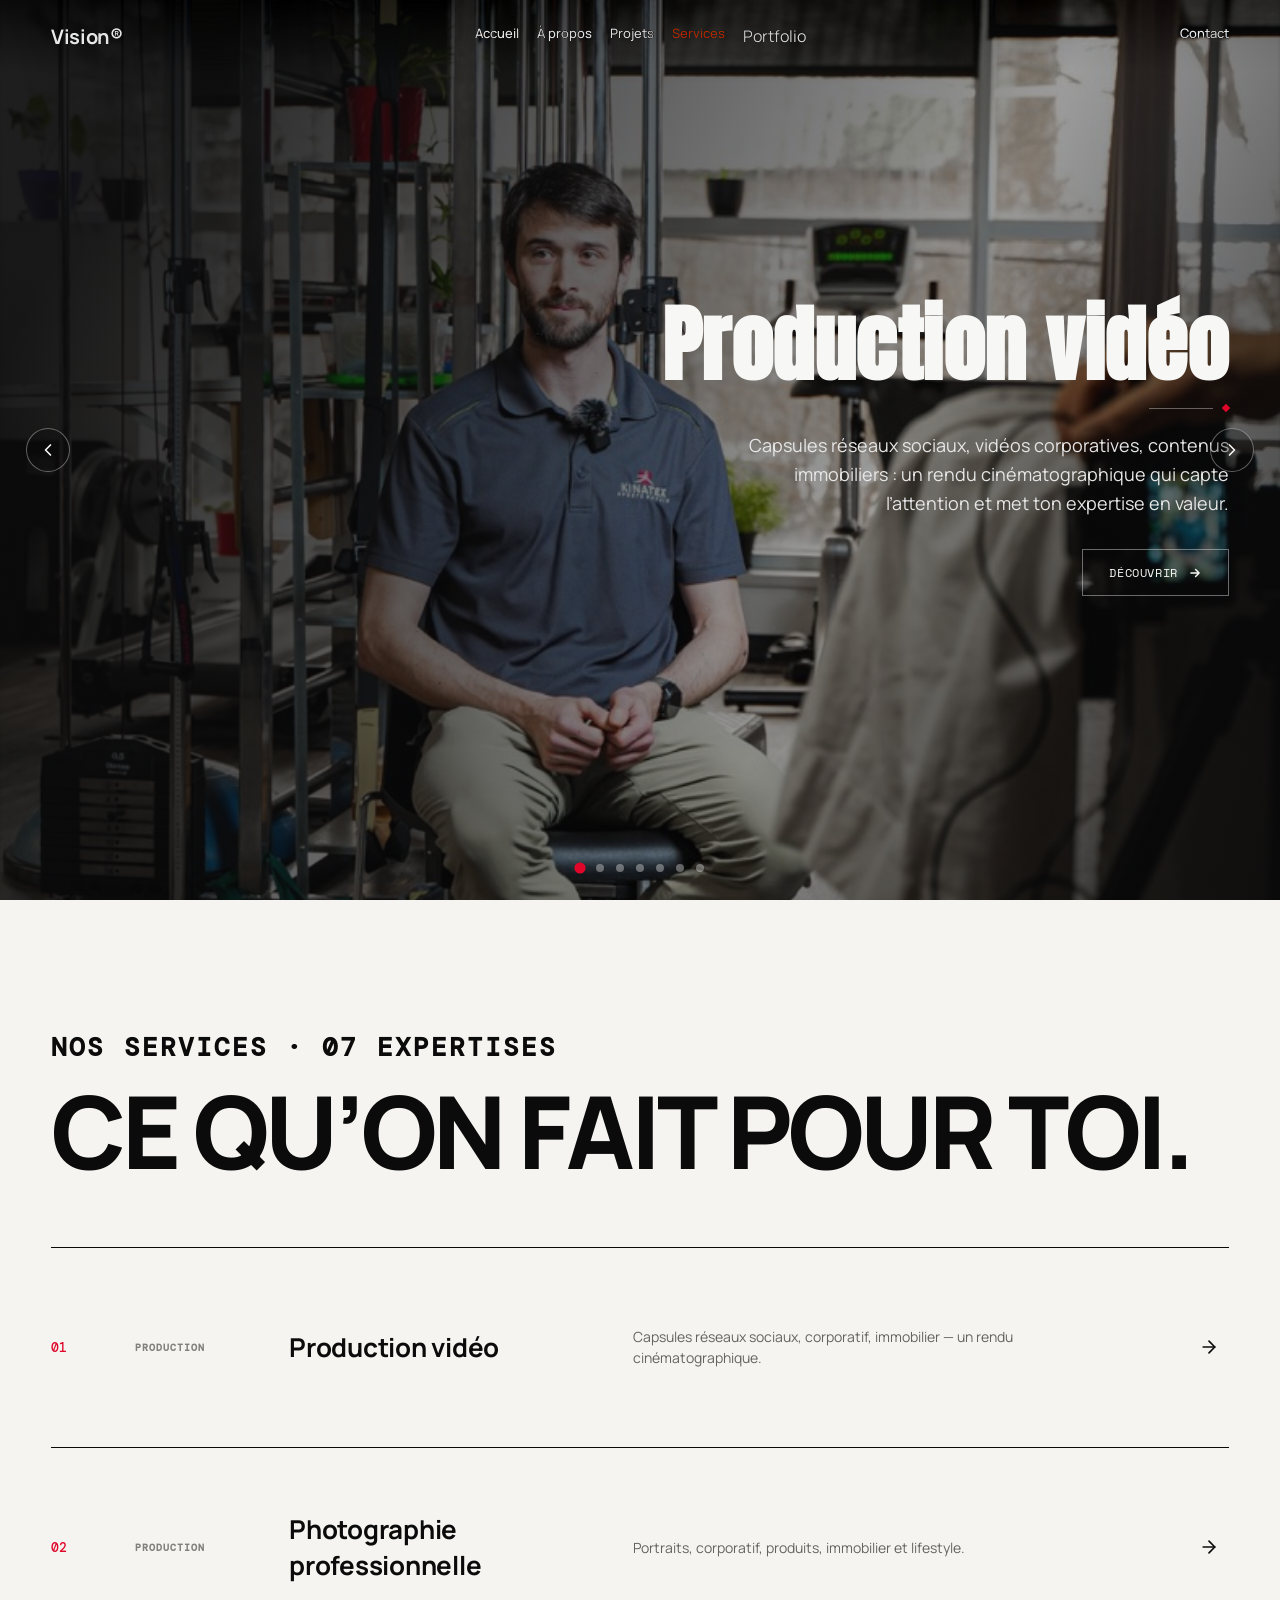
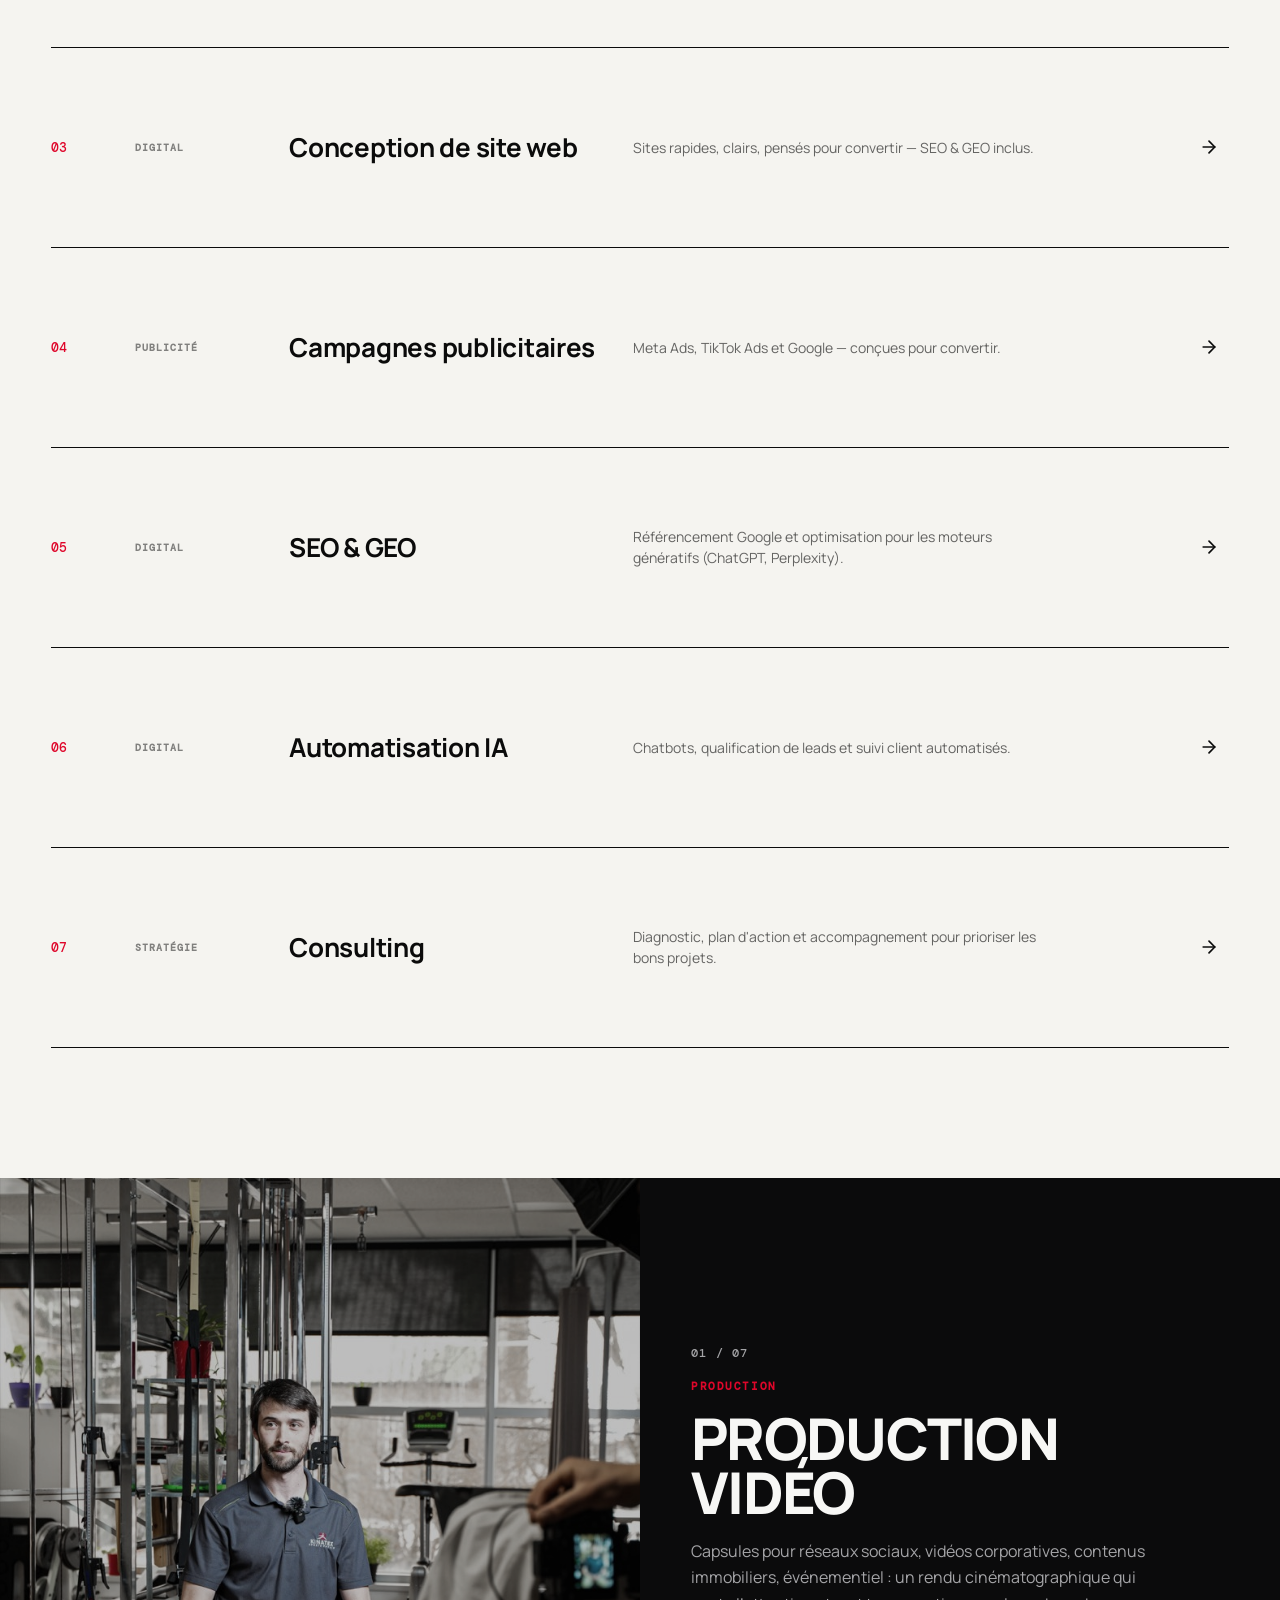
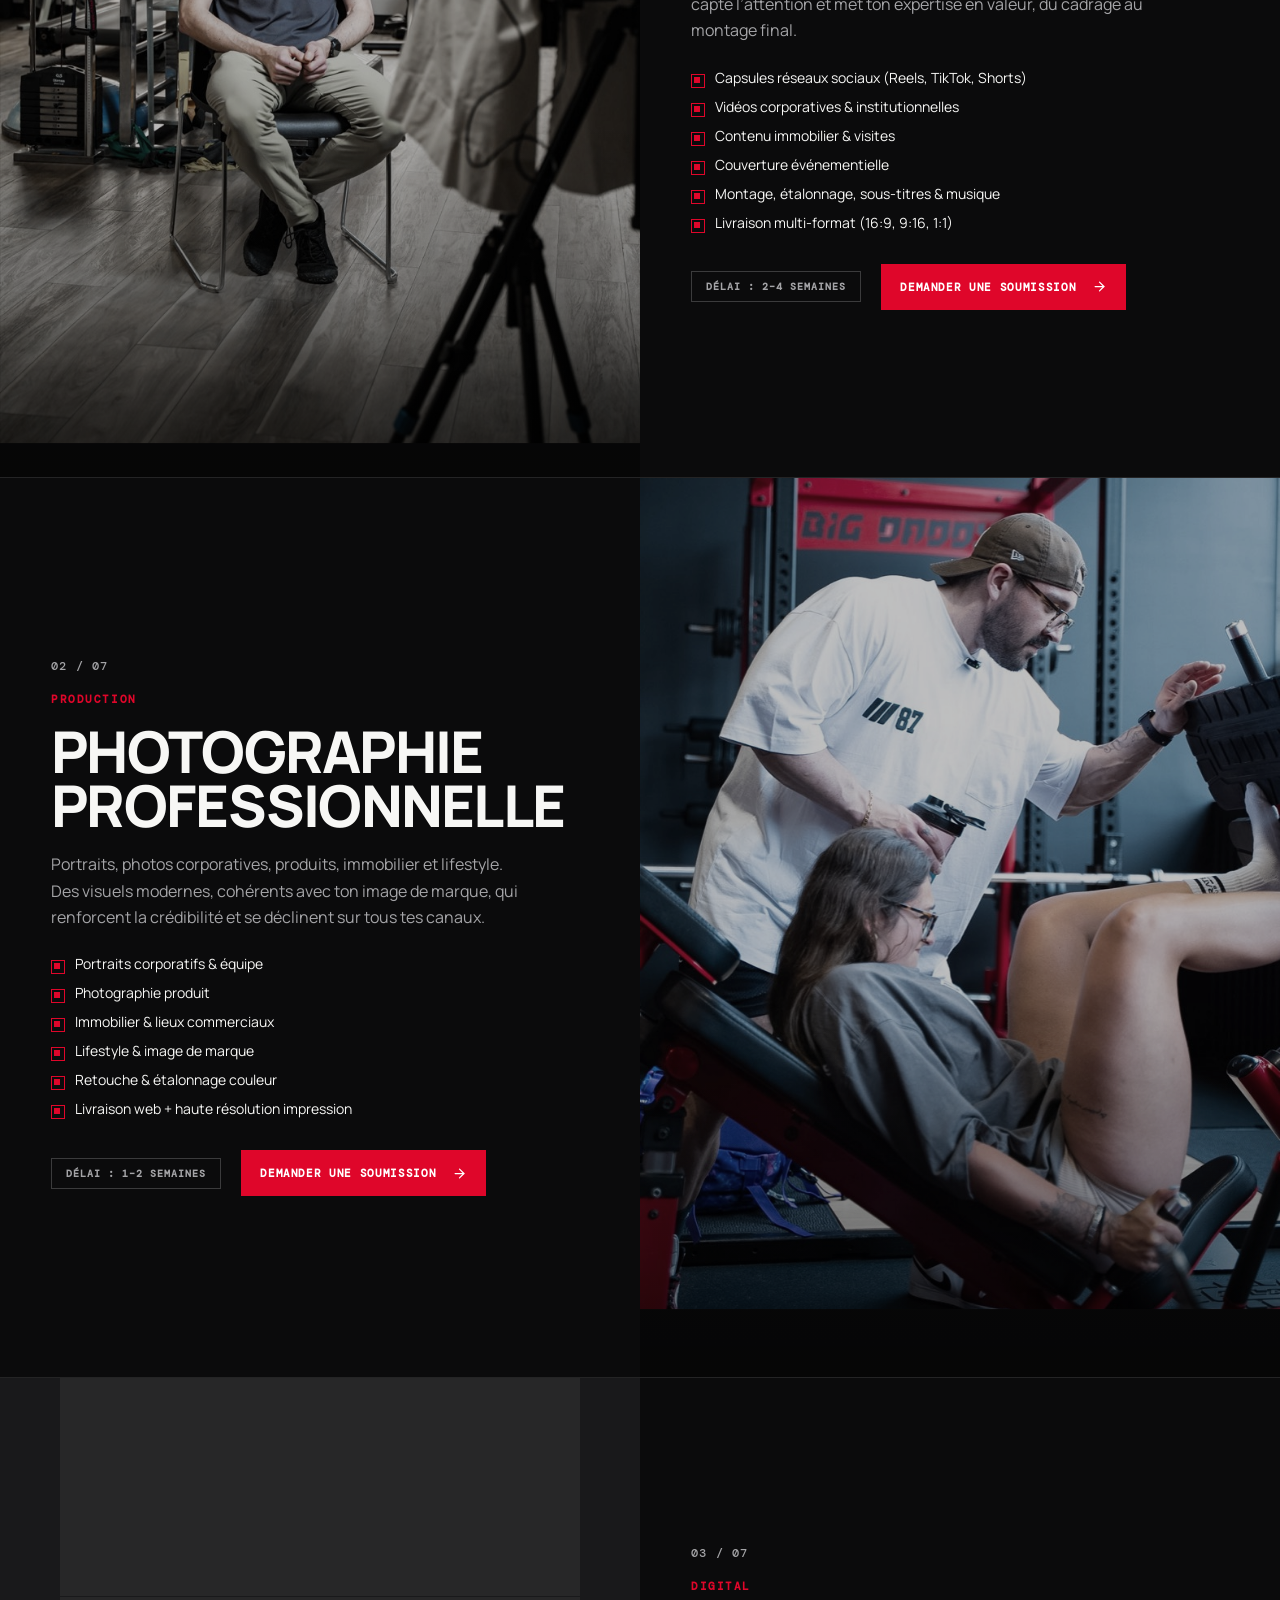
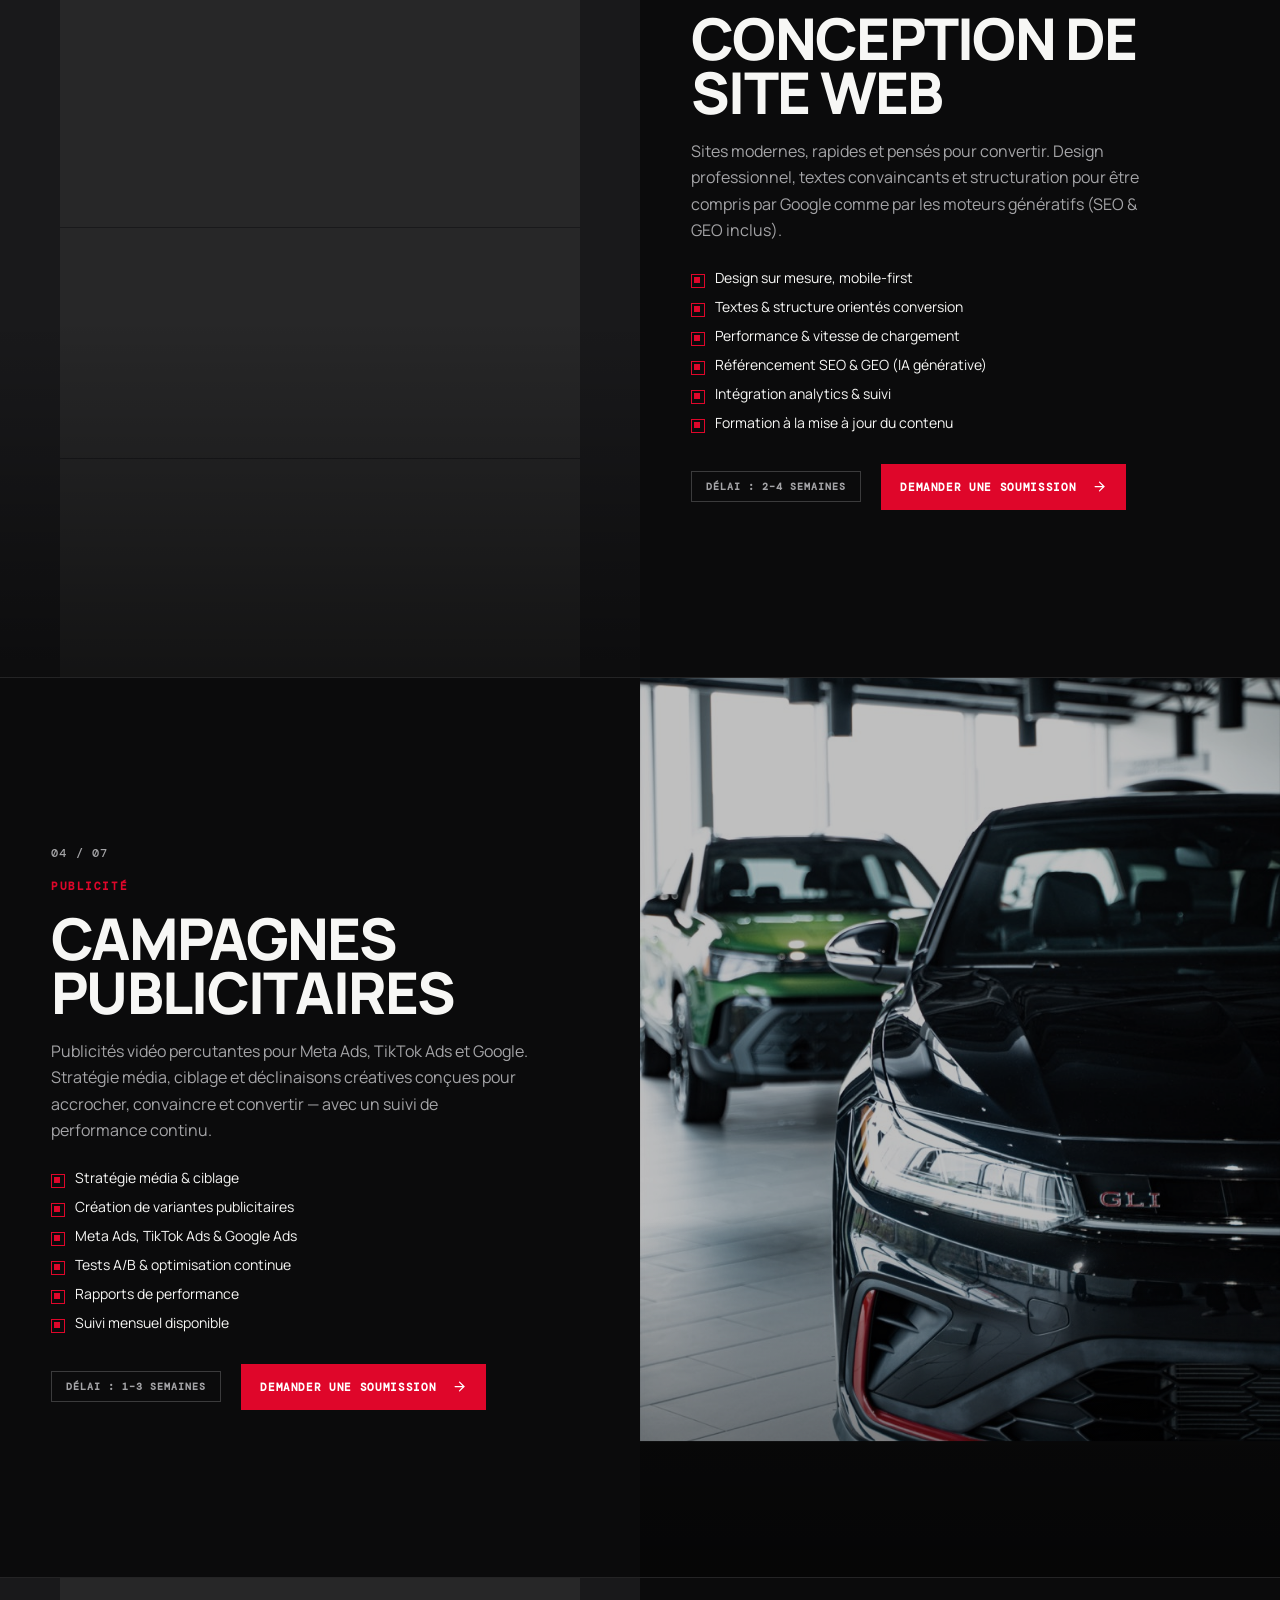
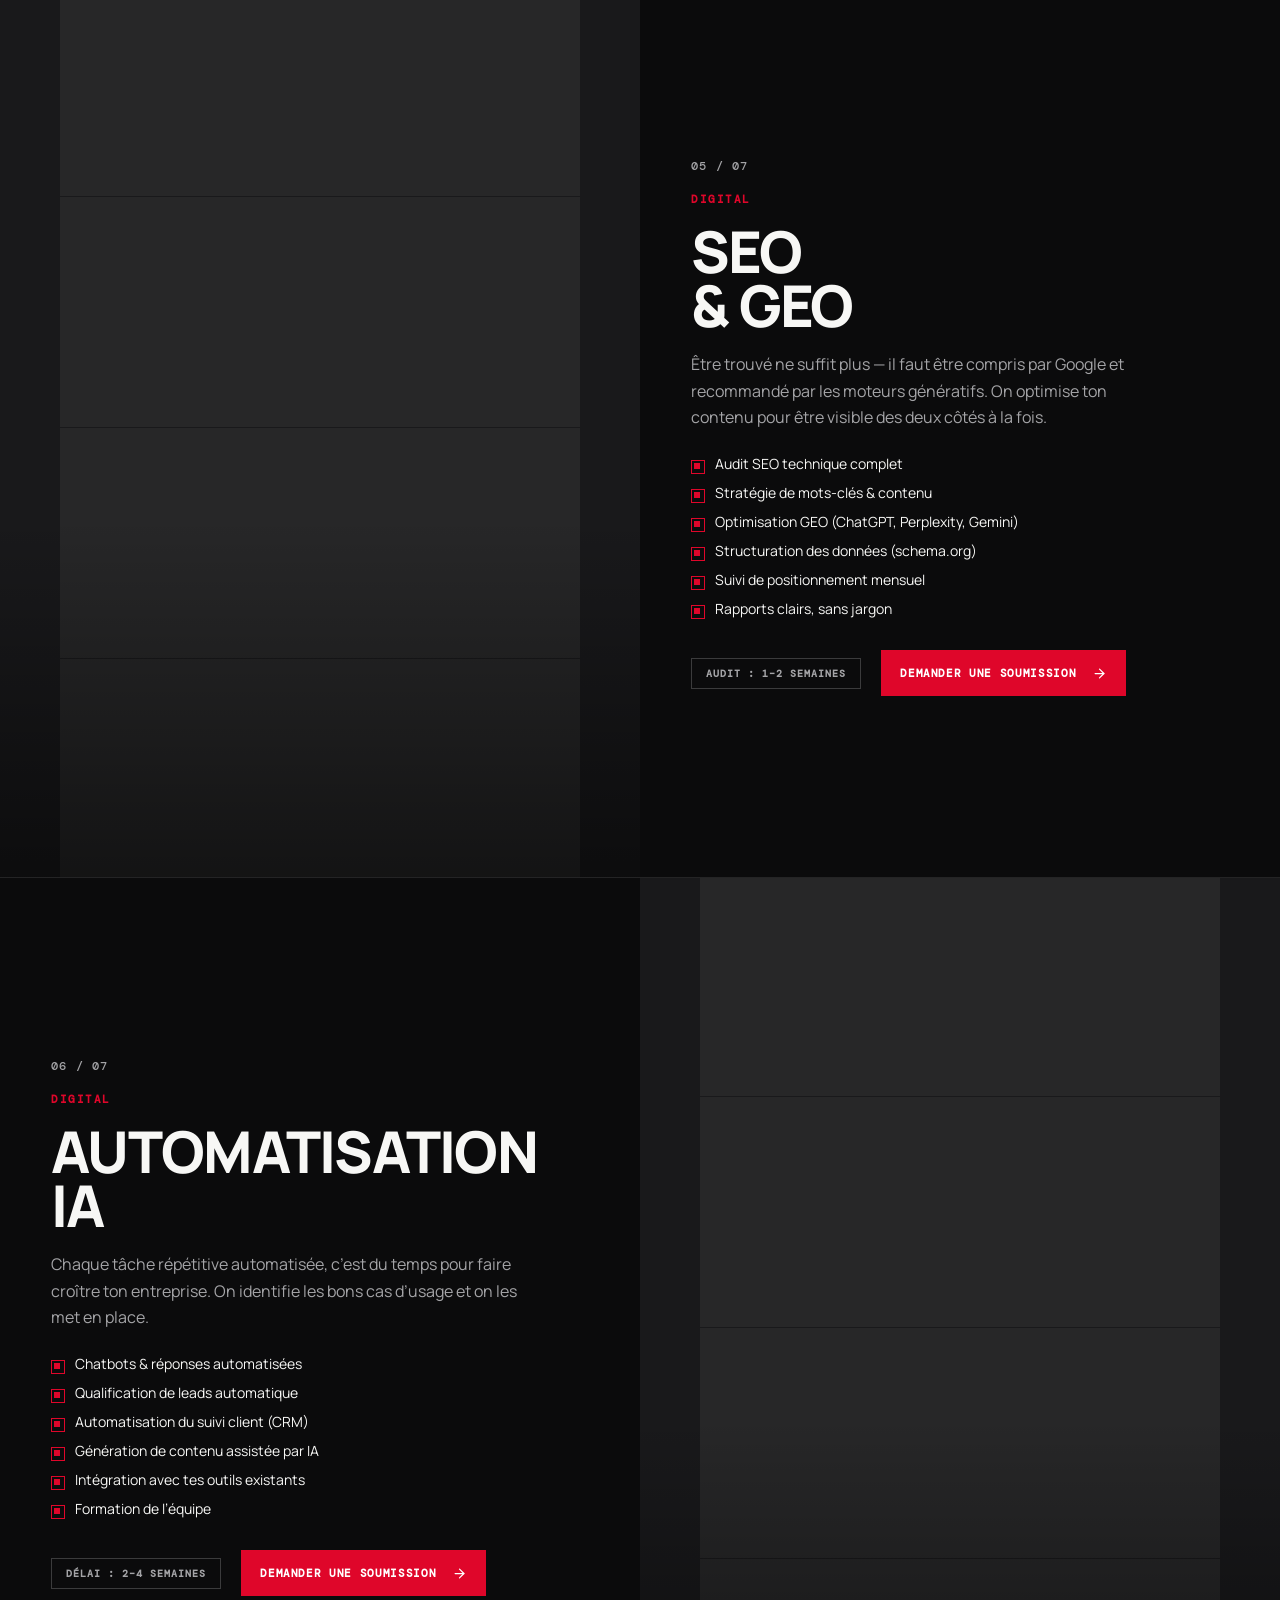
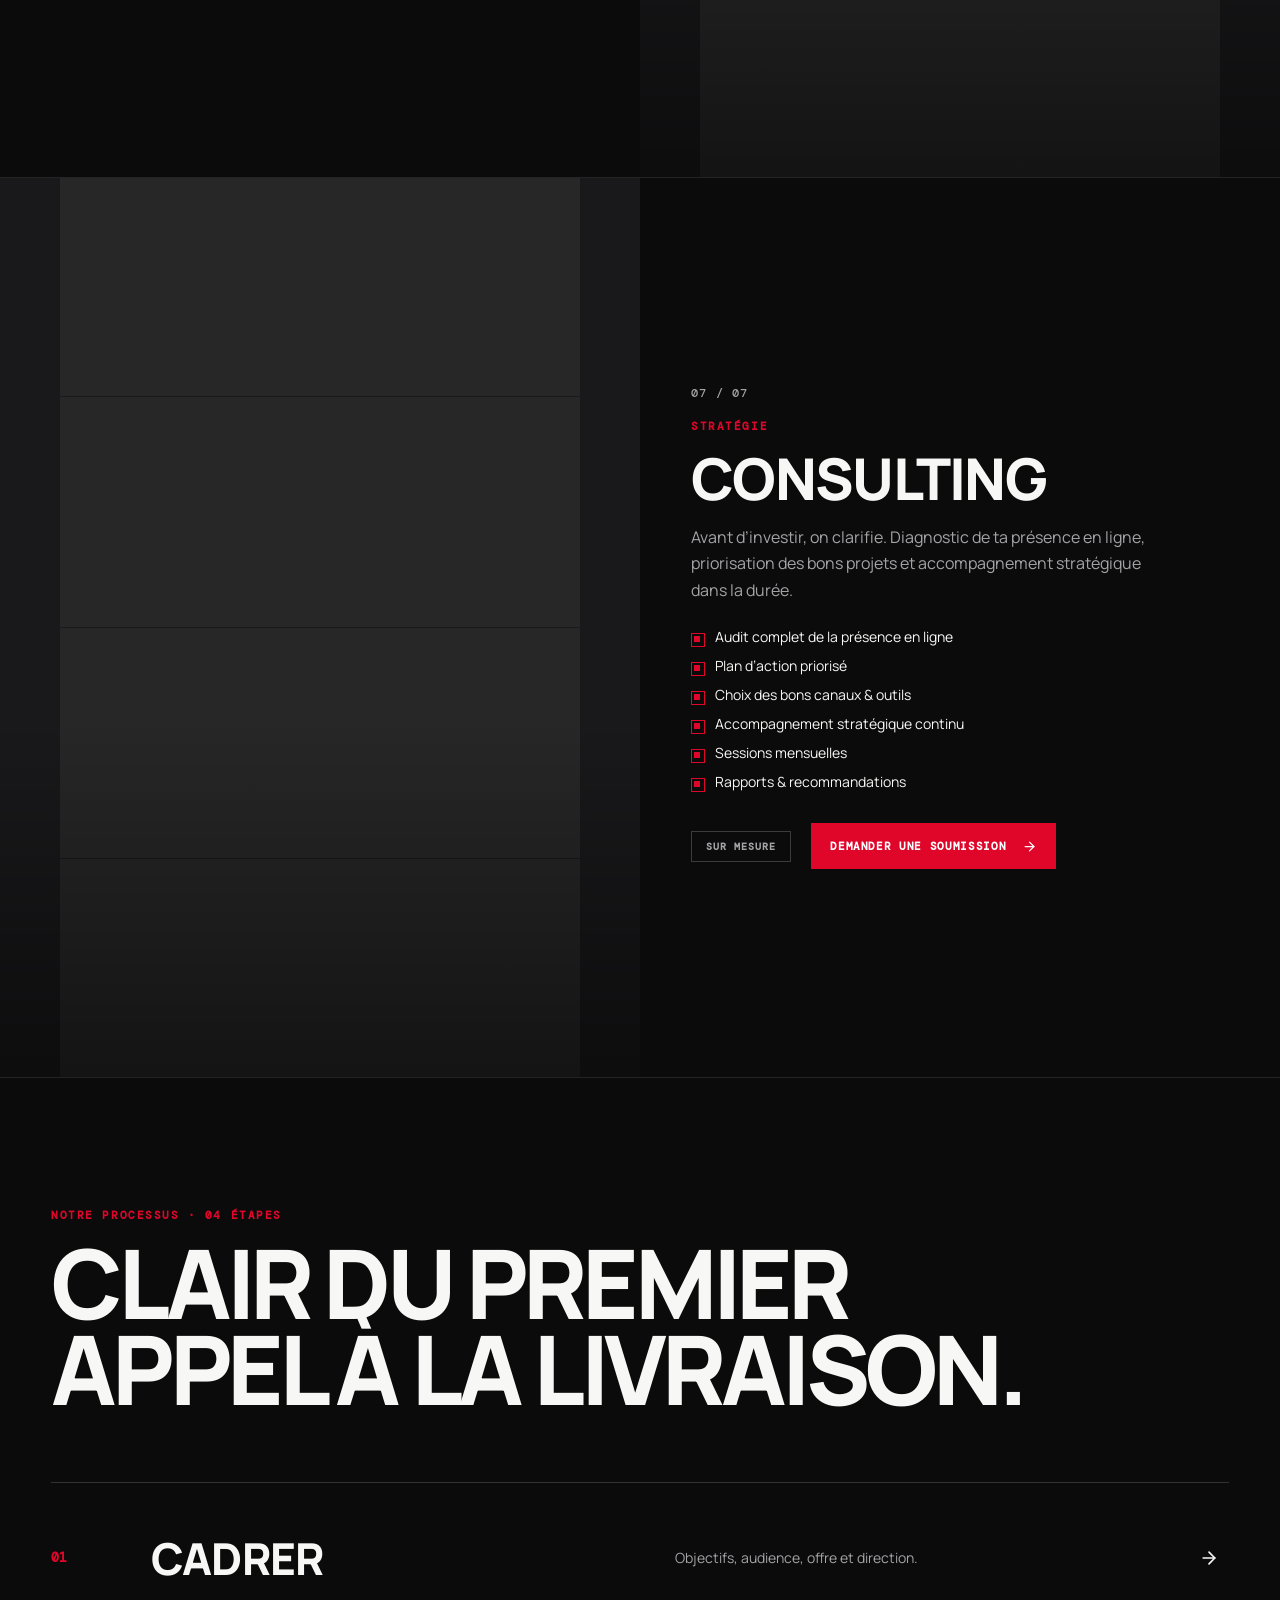
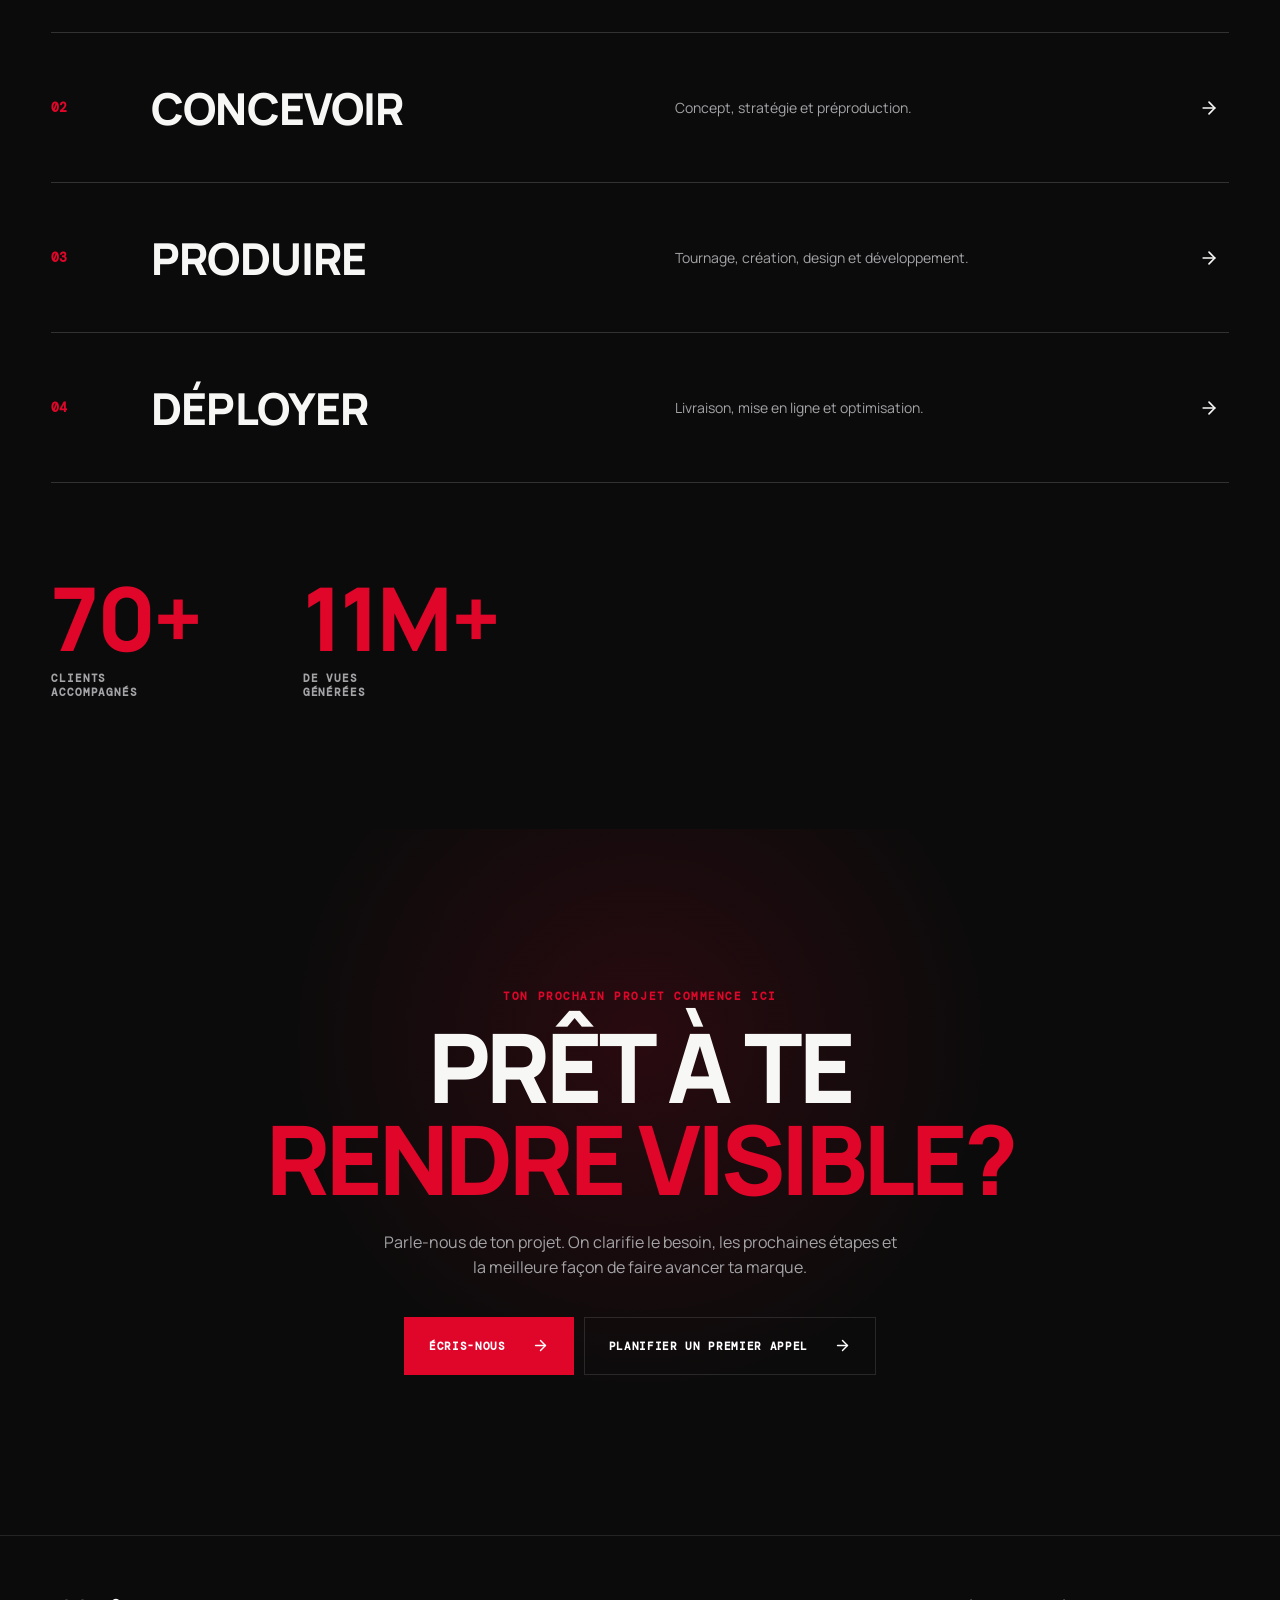
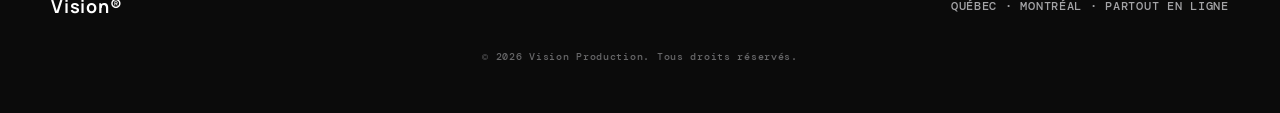
==== commit 8cf29982: "Fix broken image paths and Portfolio dropdown closing early - Image src attributes referenced a nest" ====
--- a/index.html
+++ b/index.html
@@ -76,7 +76,7 @@
 
     <div class="hero-slide is-active" data-slide="0">
       <div class="hero-slide-media">
-        <img src="../assets/images/hero/hero-01-video.jpg" alt="Tournage vidéo Vision Production" onerror="this.style.opacity=0">
+        <img src="./hero-01-video.jpg" alt="Tournage vidéo Vision Production" onerror="this.style.opacity=0">
       </div>
       <div class="hero-slide-scrim"></div>
       <div class="hero-slide-inner">
@@ -100,7 +100,7 @@
 
     <div class="hero-slide" data-slide="1">
       <div class="hero-slide-media">
-        <img src="../assets/images/hero/hero-02-photo.jpg" alt="Photographie professionnelle Vision Production" onerror="this.style.opacity=0">
+        <img src="./hero-02-photo.jpg" alt="Photographie professionnelle Vision Production" onerror="this.style.opacity=0">
       </div>
       <div class="hero-slide-scrim"></div>
       <div class="hero-slide-inner">
@@ -124,7 +124,7 @@
 
     <div class="hero-slide" data-slide="2">
       <div class="hero-slide-media">
-        <img src="../assets/images/hero/hero-03-web.jpg" alt="Conception de site web Vision Production" onerror="this.style.opacity=0">
+        <img src="./hero-03-web.jpg" alt="Conception de site web Vision Production" onerror="this.style.opacity=0">
       </div>
       <div class="hero-slide-scrim"></div>
       <div class="hero-slide-inner">
@@ -148,7 +148,7 @@
 
     <div class="hero-slide" data-slide="3">
       <div class="hero-slide-media">
-        <img src="../assets/images/hero/hero-04-pub.jpg" alt="Campagnes publicitaires Vision Production" onerror="this.style.opacity=0">
+        <img src="./hero-04-pub.jpg" alt="Campagnes publicitaires Vision Production" onerror="this.style.opacity=0">
       </div>
       <div class="hero-slide-scrim"></div>
       <div class="hero-slide-inner">
@@ -265,8 +265,8 @@
         <span class="service-index-title">Production vidéo</span>
         <span class="service-index-desc">Capsules réseaux sociaux, corporatif, immobilier — un rendu cinématographique.</span>
         <span class="service-stack" aria-hidden="true">
-          <img src="../assets/images/setup-tournage.jpg" style="--i:1" alt="">
-          <img src="../assets/images/hyrox.jpg" style="--i:2" alt="">
+          <img src="./setup-tournage.jpg" style="--i:1" alt="">
+          <img src="./hyrox.jpg" style="--i:2" alt="">
         </span>
         <svg xmlns="http://www.w3.org/2000/svg" width="20" height="20" viewBox="0 0 24 24" fill="none" stroke="currentColor" stroke-width="2" stroke-linecap="round" stroke-linejoin="round"><path d="M5 12h14"></path><path d="m12 5 7 7-7 7"></path></svg>
       </a>
@@ -276,8 +276,8 @@
         <span class="service-index-title">Photographie professionnelle</span>
         <span class="service-index-desc">Portraits, corporatif, produits, immobilier et lifestyle.</span>
         <span class="service-stack" aria-hidden="true">
-          <img src="../assets/images/coach-prive-gym.jpg" style="--i:1" alt="">
-          <img src="../assets/images/tonic-gym.jpg" style="--i:2" alt="">
+          <img src="./coach-prive-gym.jpg" style="--i:1" alt="">
+          <img src="./tonic-gym.jpg" style="--i:2" alt="">
         </span>
         <svg xmlns="http://www.w3.org/2000/svg" width="20" height="20" viewBox="0 0 24 24" fill="none" stroke="currentColor" stroke-width="2" stroke-linecap="round" stroke-linejoin="round"><path d="M5 12h14"></path><path d="m12 5 7 7-7 7"></path></svg>
       </a>
@@ -287,8 +287,8 @@
         <span class="service-index-title">Conception de site web</span>
         <span class="service-index-desc">Sites rapides, clairs, pensés pour convertir — SEO &amp; GEO inclus.</span>
         <span class="service-stack" aria-hidden="true">
-          <img src="../assets/images/construction.jpg" style="--i:1" alt="">
-          <img src="../assets/images/bucheron.jpg" style="--i:2" alt="">
+          <img src="./construction.jpg" style="--i:1" alt="">
+          <img src="./bucheron.jpg" style="--i:2" alt="">
         </span>
         <svg xmlns="http://www.w3.org/2000/svg" width="20" height="20" viewBox="0 0 24 24" fill="none" stroke="currentColor" stroke-width="2" stroke-linecap="round" stroke-linejoin="round"><path d="M5 12h14"></path><path d="m12 5 7 7-7 7"></path></svg>
       </a>
@@ -298,8 +298,8 @@
         <span class="service-index-title">Campagnes publicitaires</span>
         <span class="service-index-desc">Meta Ads, TikTok Ads et Google — conçues pour convertir.</span>
         <span class="service-stack" aria-hidden="true">
-          <img src="../assets/images/volks-quebec.jpg" style="--i:1" alt="">
-          <img src="../assets/images/setup-tournage.jpg" style="--i:2" alt="">
+          <img src="./volks-quebec.jpg" style="--i:1" alt="">
+          <img src="./setup-tournage.jpg" style="--i:2" alt="">
         </span>
         <svg xmlns="http://www.w3.org/2000/svg" width="20" height="20" viewBox="0 0 24 24" fill="none" stroke="currentColor" stroke-width="2" stroke-linecap="round" stroke-linejoin="round"><path d="M5 12h14"></path><path d="m12 5 7 7-7 7"></path></svg>
       </a>
@@ -330,7 +330,7 @@
   <!-- DETAILED SERVICE 01 -->
   <section class="service-detail" id="service-01">
     <div class="service-detail-media parallax" data-parallax>
-      <img src="../assets/images/setup-tournage.jpg" alt="Équipe Vision Production en tournage">
+      <img src="./setup-tournage.jpg" alt="Équipe Vision Production en tournage">
     </div>
     <div class="service-detail-copy">
       <span class="service-detail-num site-reveal">01 / 07</span>
@@ -362,7 +362,7 @@
   <!-- DETAILED SERVICE 02 -->
   <section class="service-detail reverse" id="service-02">
     <div class="service-detail-media parallax" data-parallax>
-      <img src="../assets/images/coach-prive-gym.jpg" alt="Séance photo corporative Vision Production">
+      <img src="./coach-prive-gym.jpg" alt="Séance photo corporative Vision Production">
     </div>
     <div class="service-detail-copy">
       <span class="service-detail-num site-reveal">02 / 07</span>
@@ -428,7 +428,7 @@
   <!-- DETAILED SERVICE 04 -->
   <section class="service-detail reverse" id="service-04">
     <div class="service-detail-media parallax" data-parallax>
-      <img src="../assets/images/volks-quebec.jpg" alt="Tournage publicitaire Vision Production">
+      <img src="./volks-quebec.jpg" alt="Tournage publicitaire Vision Production">
     </div>
     <div class="service-detail-copy">
       <span class="service-detail-num site-reveal">04 / 07</span>
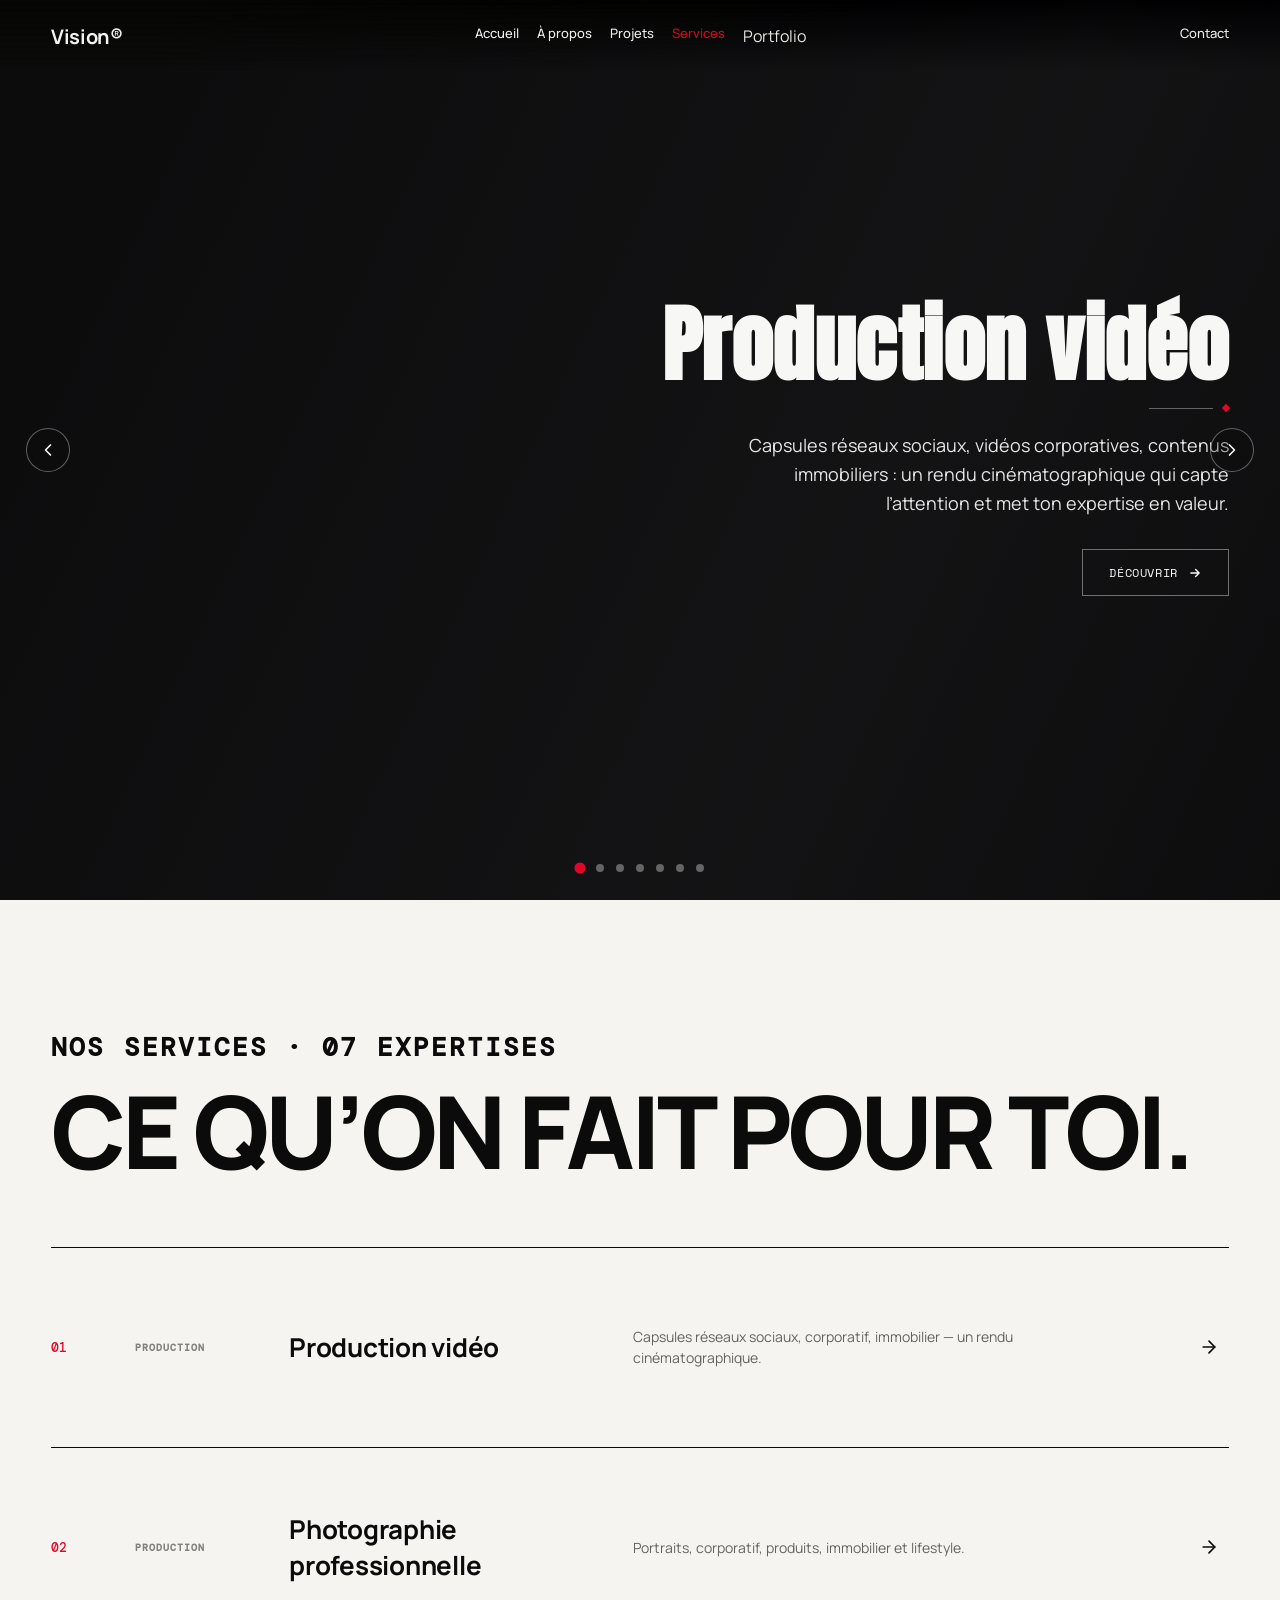
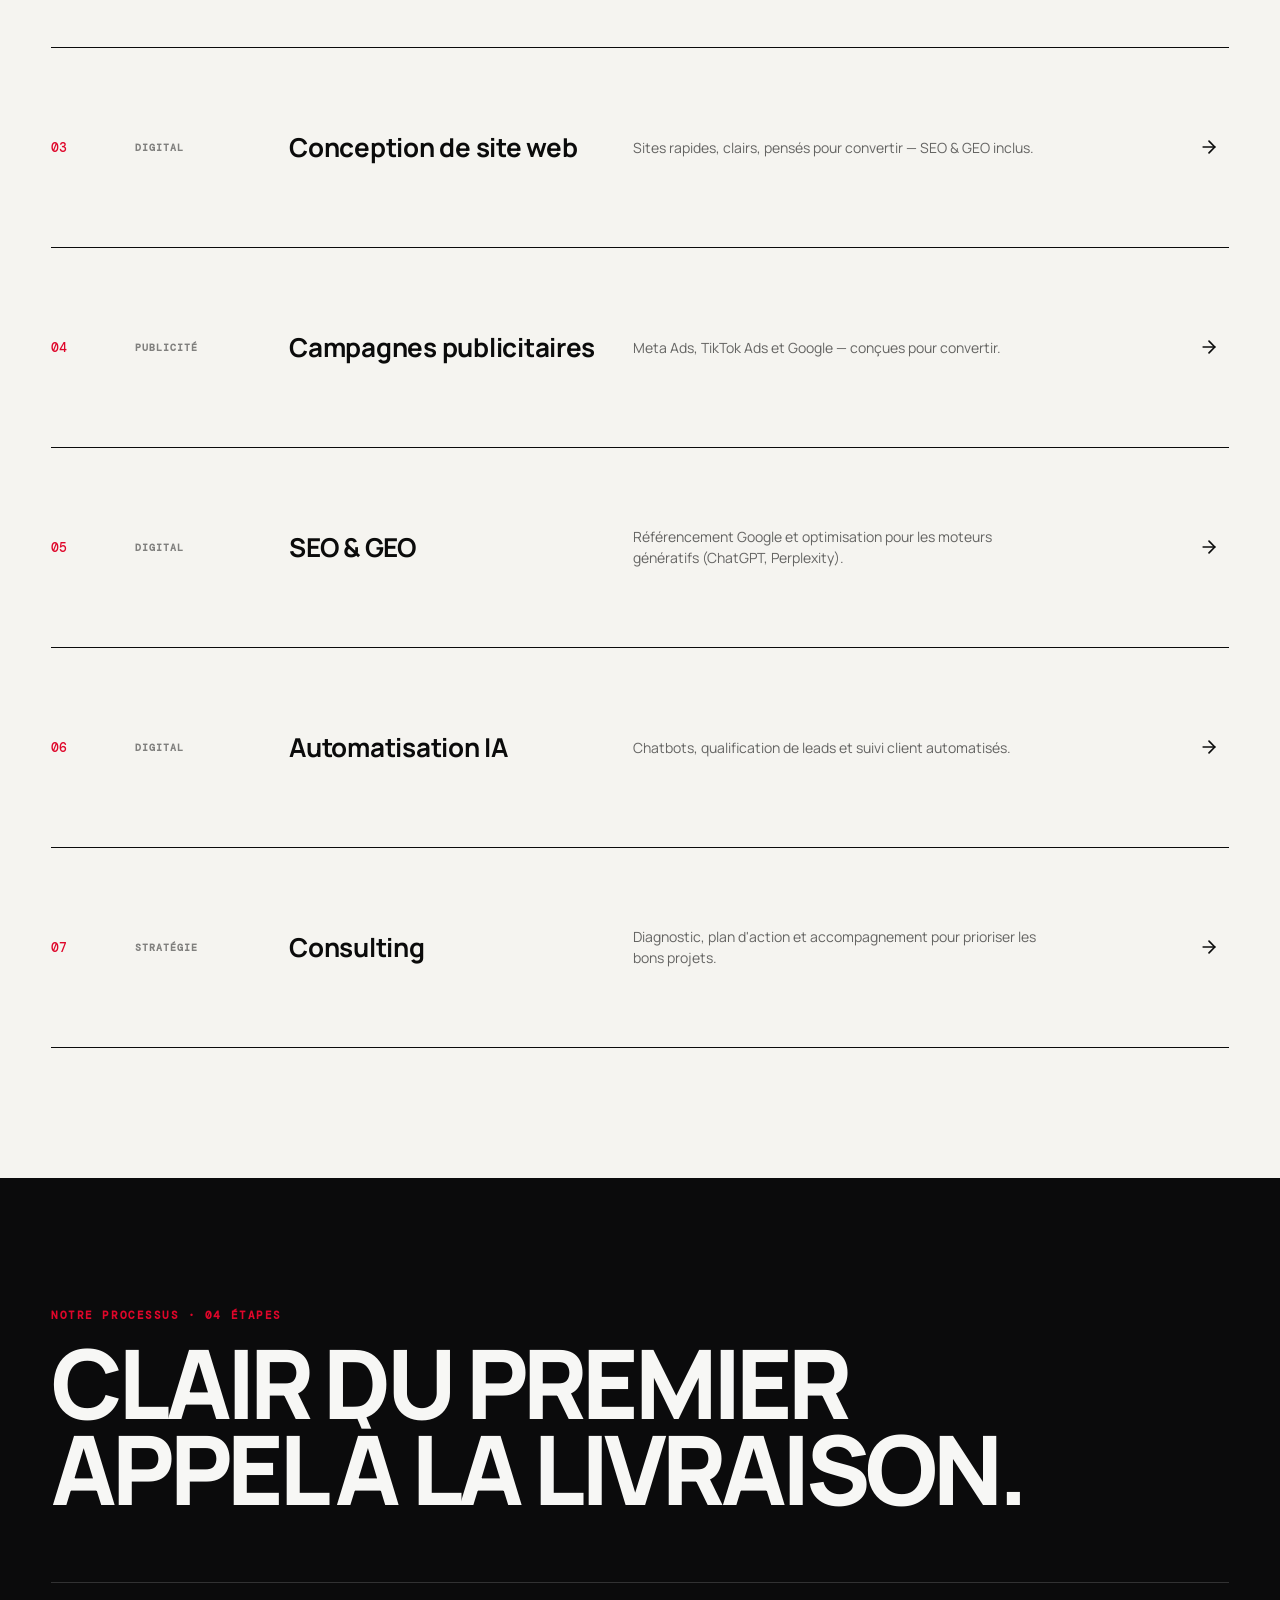
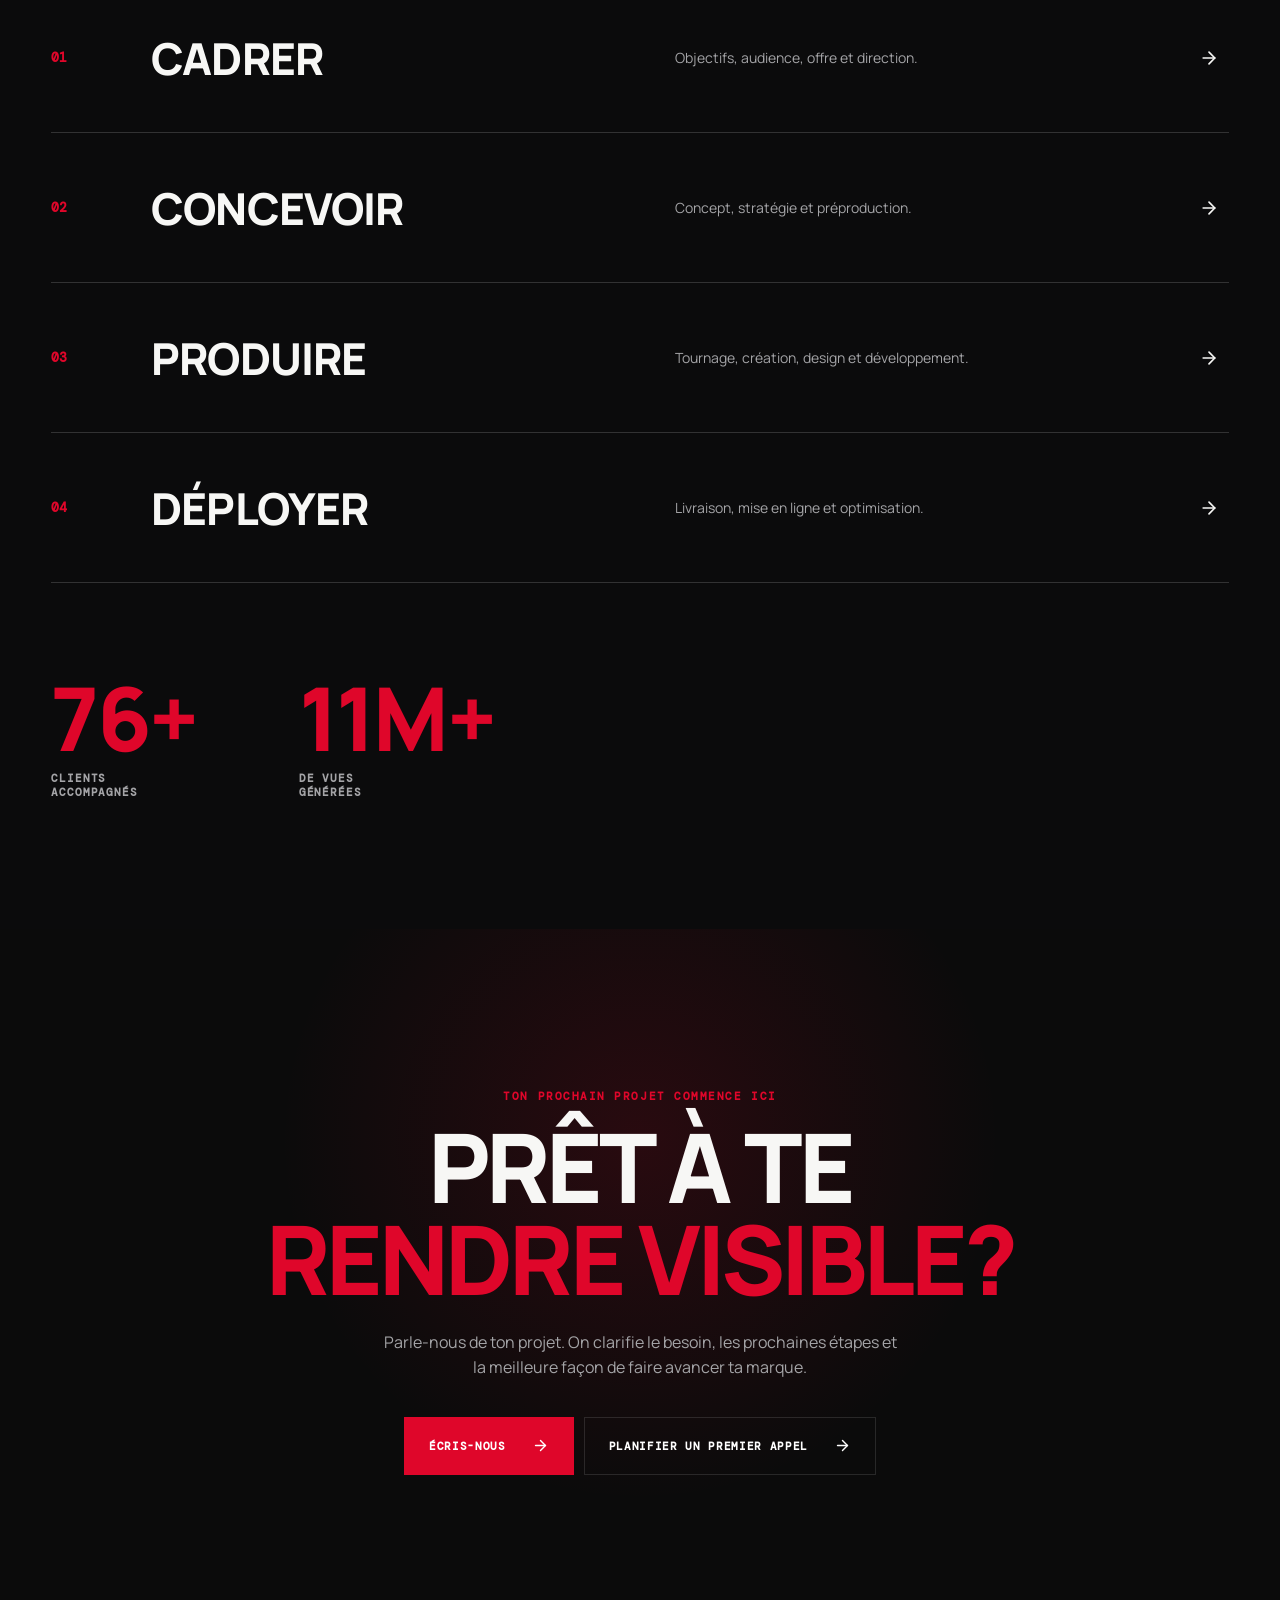
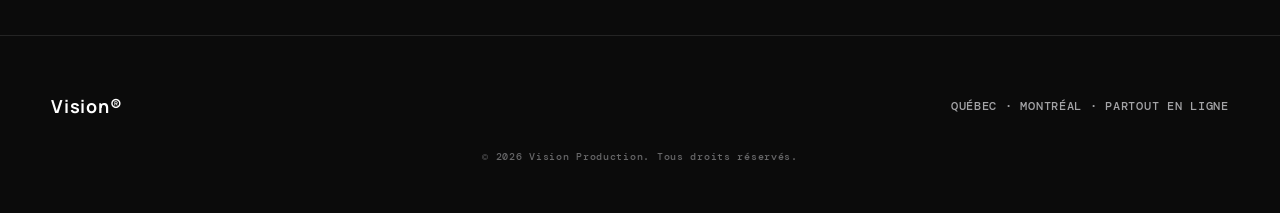
==== commit e085028f: "Add dedicated pages for each of the 7 services Each service (Production vidéo, Photographie, Concept" ====
--- a/index.html
+++ b/index.html
@@ -76,7 +76,7 @@
 
     <div class="hero-slide is-active" data-slide="0">
       <div class="hero-slide-media">
-        <img src="./hero-01-video.jpg" alt="Tournage vidéo Vision Production" onerror="this.style.opacity=0">
+        <img src="./hero/hero-01-video.jpg" alt="Tournage vidéo Vision Production" onerror="this.style.opacity=0">
       </div>
       <div class="hero-slide-scrim"></div>
       <div class="hero-slide-inner">
@@ -90,7 +90,7 @@
             Capsules réseaux sociaux, vidéos corporatives, contenus immobiliers : un rendu
             cinématographique qui capte l’attention et met ton expertise en valeur.
           </p>
-          <a href="#service-01" class="hero-outline-btn site-reveal" style="--reveal-delay:340ms">
+          <a href="production-video.html" class="hero-outline-btn site-reveal" style="--reveal-delay:340ms">
             Découvrir
             <svg xmlns="http://www.w3.org/2000/svg" width="14" height="14" viewBox="0 0 24 24" fill="none" stroke="currentColor" stroke-width="2.5" stroke-linecap="round" stroke-linejoin="round"><path d="M5 12h14M13 6l6 6-6 6"></path></svg>
           </a>
@@ -100,7 +100,7 @@
 
     <div class="hero-slide" data-slide="1">
       <div class="hero-slide-media">
-        <img src="./hero-02-photo.jpg" alt="Photographie professionnelle Vision Production" onerror="this.style.opacity=0">
+        <img src="./hero/hero-02-photo.jpg" alt="Photographie professionnelle Vision Production" onerror="this.style.opacity=0">
       </div>
       <div class="hero-slide-scrim"></div>
       <div class="hero-slide-inner">
@@ -114,7 +114,7 @@
             Portraits, photos corporatives, produits, immobilier et lifestyle. Des visuels
             modernes qui renforcent la crédibilité de ta marque.
           </p>
-          <a href="#service-02" class="hero-outline-btn site-reveal">
+          <a href="photographie.html" class="hero-outline-btn site-reveal">
             Découvrir
             <svg xmlns="http://www.w3.org/2000/svg" width="14" height="14" viewBox="0 0 24 24" fill="none" stroke="currentColor" stroke-width="2.5" stroke-linecap="round" stroke-linejoin="round"><path d="M5 12h14M13 6l6 6-6 6"></path></svg>
           </a>
@@ -124,7 +124,7 @@
 
     <div class="hero-slide" data-slide="2">
       <div class="hero-slide-media">
-        <img src="./hero-03-web.jpg" alt="Conception de site web Vision Production" onerror="this.style.opacity=0">
+        <img src="./hero/hero-03-web.jpg" alt="Conception de site web Vision Production" onerror="this.style.opacity=0">
       </div>
       <div class="hero-slide-scrim"></div>
       <div class="hero-slide-inner">
@@ -138,7 +138,7 @@
             Sites rapides, clairs et pensés pour convertir, puis structurés pour être compris
             par Google comme par les moteurs génératifs (SEO &amp; GEO inclus).
           </p>
-          <a href="#service-03" class="hero-outline-btn site-reveal">
+          <a href="conception-web.html" class="hero-outline-btn site-reveal">
             Découvrir
             <svg xmlns="http://www.w3.org/2000/svg" width="14" height="14" viewBox="0 0 24 24" fill="none" stroke="currentColor" stroke-width="2.5" stroke-linecap="round" stroke-linejoin="round"><path d="M5 12h14M13 6l6 6-6 6"></path></svg>
           </a>
@@ -148,7 +148,7 @@
 
     <div class="hero-slide" data-slide="3">
       <div class="hero-slide-media">
-        <img src="./hero-04-pub.jpg" alt="Campagnes publicitaires Vision Production" onerror="this.style.opacity=0">
+        <img src="./hero/hero-04-pub.jpg" alt="Campagnes publicitaires Vision Production" onerror="this.style.opacity=0">
       </div>
       <div class="hero-slide-scrim"></div>
       <div class="hero-slide-inner">
@@ -162,7 +162,7 @@
             Publicités vidéo percutantes pour Meta Ads, TikTok Ads et Google. Conçues pour
             accrocher, convaincre et convertir.
           </p>
-          <a href="#service-04" class="hero-outline-btn site-reveal">
+          <a href="campagnes-publicitaires.html" class="hero-outline-btn site-reveal">
             Découvrir
             <svg xmlns="http://www.w3.org/2000/svg" width="14" height="14" viewBox="0 0 24 24" fill="none" stroke="currentColor" stroke-width="2.5" stroke-linecap="round" stroke-linejoin="round"><path d="M5 12h14M13 6l6 6-6 6"></path></svg>
           </a>
@@ -186,7 +186,7 @@
             Visible sur Google et dans les réponses des moteurs génératifs comme
             ChatGPT ou Perplexity — peu importe comment on te cherche.
           </p>
-          <a href="#service-05" class="hero-outline-btn site-reveal">
+          <a href="seo-geo.html" class="hero-outline-btn site-reveal">
             Découvrir
             <svg xmlns="http://www.w3.org/2000/svg" width="14" height="14" viewBox="0 0 24 24" fill="none" stroke="currentColor" stroke-width="2.5" stroke-linecap="round" stroke-linejoin="round"><path d="M5 12h14M13 6l6 6-6 6"></path></svg>
           </a>
@@ -210,7 +210,7 @@
             On automatise les tâches répétitives — réponses clients, qualification de
             leads, suivi — pour libérer du temps et accélérer ta croissance.
           </p>
-          <a href="#service-06" class="hero-outline-btn site-reveal">
+          <a href="automatisation-ia.html" class="hero-outline-btn site-reveal">
             Découvrir
             <svg xmlns="http://www.w3.org/2000/svg" width="14" height="14" viewBox="0 0 24 24" fill="none" stroke="currentColor" stroke-width="2.5" stroke-linecap="round" stroke-linejoin="round"><path d="M5 12h14M13 6l6 6-6 6"></path></svg>
           </a>
@@ -234,7 +234,7 @@
             Un regard extérieur sur ta présence en ligne. Diagnostic clair et plan
             d’action concret pour prioriser les bons projets.
           </p>
-          <a href="#service-07" class="hero-outline-btn site-reveal">
+          <a href="consulting.html" class="hero-outline-btn site-reveal">
             Découvrir
             <svg xmlns="http://www.w3.org/2000/svg" width="14" height="14" viewBox="0 0 24 24" fill="none" stroke="currentColor" stroke-width="2.5" stroke-linecap="round" stroke-linejoin="round"><path d="M5 12h14M13 6l6 6-6 6"></path></svg>
           </a>
@@ -259,7 +259,7 @@
     <h3 class="vp-services-title site-reveal">CE QU’ON FAIT POUR TOI.</h3>
 
     <div class="service-index">
-      <a href="#service-01" class="vp-service site-reveal" style="--i:1">
+      <a href="production-video.html" class="vp-service site-reveal" style="--i:1">
         <span class="service-index-num">01</span>
         <span class="service-index-tag">PRODUCTION</span>
         <span class="service-index-title">Production vidéo</span>
@@ -270,7 +270,7 @@
         </span>
         <svg xmlns="http://www.w3.org/2000/svg" width="20" height="20" viewBox="0 0 24 24" fill="none" stroke="currentColor" stroke-width="2" stroke-linecap="round" stroke-linejoin="round"><path d="M5 12h14"></path><path d="m12 5 7 7-7 7"></path></svg>
       </a>
-      <a href="#service-02" class="vp-service site-reveal" style="--i:2">
+      <a href="photographie.html" class="vp-service site-reveal" style="--i:2">
         <span class="service-index-num">02</span>
         <span class="service-index-tag">PRODUCTION</span>
         <span class="service-index-title">Photographie professionnelle</span>
@@ -281,7 +281,7 @@
         </span>
         <svg xmlns="http://www.w3.org/2000/svg" width="20" height="20" viewBox="0 0 24 24" fill="none" stroke="currentColor" stroke-width="2" stroke-linecap="round" stroke-linejoin="round"><path d="M5 12h14"></path><path d="m12 5 7 7-7 7"></path></svg>
       </a>
-      <a href="#service-03" class="vp-service site-reveal" style="--i:3">
+      <a href="conception-web.html" class="vp-service site-reveal" style="--i:3">
         <span class="service-index-num">03</span>
         <span class="service-index-tag">DIGITAL</span>
         <span class="service-index-title">Conception de site web</span>
@@ -292,7 +292,7 @@
         </span>
         <svg xmlns="http://www.w3.org/2000/svg" width="20" height="20" viewBox="0 0 24 24" fill="none" stroke="currentColor" stroke-width="2" stroke-linecap="round" stroke-linejoin="round"><path d="M5 12h14"></path><path d="m12 5 7 7-7 7"></path></svg>
       </a>
-      <a href="#service-04" class="vp-service site-reveal" style="--i:4">
+      <a href="campagnes-publicitaires.html" class="vp-service site-reveal" style="--i:4">
         <span class="service-index-num">04</span>
         <span class="service-index-tag">PUBLICITÉ</span>
         <span class="service-index-title">Campagnes publicitaires</span>
@@ -303,251 +303,27 @@
         </span>
         <svg xmlns="http://www.w3.org/2000/svg" width="20" height="20" viewBox="0 0 24 24" fill="none" stroke="currentColor" stroke-width="2" stroke-linecap="round" stroke-linejoin="round"><path d="M5 12h14"></path><path d="m12 5 7 7-7 7"></path></svg>
       </a>
-      <a href="#service-05" class="vp-service site-reveal" style="--i:5">
+      <a href="seo-geo.html" class="vp-service site-reveal" style="--i:5">
         <span class="service-index-num">05</span>
         <span class="service-index-tag">DIGITAL</span>
         <span class="service-index-title">SEO &amp; GEO</span>
         <span class="service-index-desc">Référencement Google et optimisation pour les moteurs génératifs (ChatGPT, Perplexity).</span>
         <svg xmlns="http://www.w3.org/2000/svg" width="20" height="20" viewBox="0 0 24 24" fill="none" stroke="currentColor" stroke-width="2" stroke-linecap="round" stroke-linejoin="round"><path d="M5 12h14"></path><path d="m12 5 7 7-7 7"></path></svg>
       </a>
-      <a href="#service-06" class="vp-service site-reveal" style="--i:6">
+      <a href="automatisation-ia.html" class="vp-service site-reveal" style="--i:6">
         <span class="service-index-num">06</span>
         <span class="service-index-tag">DIGITAL</span>
         <span class="service-index-title">Automatisation IA</span>
         <span class="service-index-desc">Chatbots, qualification de leads et suivi client automatisés.</span>
         <svg xmlns="http://www.w3.org/2000/svg" width="20" height="20" viewBox="0 0 24 24" fill="none" stroke="currentColor" stroke-width="2" stroke-linecap="round" stroke-linejoin="round"><path d="M5 12h14"></path><path d="m12 5 7 7-7 7"></path></svg>
       </a>
-      <a href="#service-07" class="vp-service site-reveal" style="--i:7">
+      <a href="consulting.html" class="vp-service site-reveal" style="--i:7">
         <span class="service-index-num">07</span>
         <span class="service-index-tag">STRATÉGIE</span>
         <span class="service-index-title">Consulting</span>
         <span class="service-index-desc">Diagnostic, plan d'action et accompagnement pour prioriser les bons projets.</span>
         <svg xmlns="http://www.w3.org/2000/svg" width="20" height="20" viewBox="0 0 24 24" fill="none" stroke="currentColor" stroke-width="2" stroke-linecap="round" stroke-linejoin="round"><path d="M5 12h14"></path><path d="m12 5 7 7-7 7"></path></svg>
       </a>
-    </div>
-  </section>
-
-  <!-- DETAILED SERVICE 01 -->
-  <section class="service-detail" id="service-01">
-    <div class="service-detail-media parallax" data-parallax>
-      <img src="./setup-tournage.jpg" alt="Équipe Vision Production en tournage">
-    </div>
-    <div class="service-detail-copy">
-      <span class="service-detail-num site-reveal">01 / 07</span>
-      <span class="service-detail-tag site-reveal">PRODUCTION</span>
-      <h3 class="site-reveal">PRODUCTION<br>VIDÉO</h3>
-      <p class="site-reveal">
-        Capsules pour réseaux sociaux, vidéos corporatives, contenus immobiliers,
-        événementiel : un rendu cinématographique qui capte l’attention et met
-        ton expertise en valeur, du cadrage au montage final.
-      </p>
-      <ul class="service-checklist site-reveal">
-        <li>Capsules réseaux sociaux (Reels, TikTok, Shorts)</li>
-        <li>Vidéos corporatives &amp; institutionnelles</li>
-        <li>Contenu immobilier &amp; visites</li>
-        <li>Couverture événementielle</li>
-        <li>Montage, étalonnage, sous-titres &amp; musique</li>
-        <li>Livraison multi-format (16:9, 9:16, 1:1)</li>
-      </ul>
-      <div class="service-detail-foot site-reveal">
-        <span class="delay-badge">DÉLAI : 2–4 SEMAINES</span>
-        <a href="#contact" class="vp-button-motion small">
-          <span>DEMANDER UNE SOUMISSION</span>
-          <svg xmlns="http://www.w3.org/2000/svg" width="15" height="15" viewBox="0 0 24 24" fill="none" stroke="currentColor" stroke-width="2" stroke-linecap="round" stroke-linejoin="round"><path d="M5 12h14"></path><path d="m12 5 7 7-7 7"></path></svg>
-        </a>
-      </div>
-    </div>
-  </section>
-
-  <!-- DETAILED SERVICE 02 -->
-  <section class="service-detail reverse" id="service-02">
-    <div class="service-detail-media parallax" data-parallax>
-      <img src="./coach-prive-gym.jpg" alt="Séance photo corporative Vision Production">
-    </div>
-    <div class="service-detail-copy">
-      <span class="service-detail-num site-reveal">02 / 07</span>
-      <span class="service-detail-tag site-reveal">PRODUCTION</span>
-      <h3 class="site-reveal">PHOTOGRAPHIE<br>PROFESSIONNELLE</h3>
-      <p class="site-reveal">
-        Portraits, photos corporatives, produits, immobilier et lifestyle.
-        Des visuels modernes, cohérents avec ton image de marque, qui renforcent
-        la crédibilité et se déclinent sur tous tes canaux.
-      </p>
-      <ul class="service-checklist site-reveal">
-        <li>Portraits corporatifs &amp; équipe</li>
-        <li>Photographie produit</li>
-        <li>Immobilier &amp; lieux commerciaux</li>
-        <li>Lifestyle &amp; image de marque</li>
-        <li>Retouche &amp; étalonnage couleur</li>
-        <li>Livraison web + haute résolution impression</li>
-      </ul>
-      <div class="service-detail-foot site-reveal">
-        <span class="delay-badge">DÉLAI : 1–2 SEMAINES</span>
-        <a href="#contact" class="vp-button-motion small">
-          <span>DEMANDER UNE SOUMISSION</span>
-          <svg xmlns="http://www.w3.org/2000/svg" width="15" height="15" viewBox="0 0 24 24" fill="none" stroke="currentColor" stroke-width="2" stroke-linecap="round" stroke-linejoin="round"><path d="M5 12h14"></path><path d="m12 5 7 7-7 7"></path></svg>
-        </a>
-      </div>
-    </div>
-  </section>
-
-  <!-- DETAILED SERVICE 03 -->
-  <section class="service-detail" id="service-03">
-    <div class="service-detail-media parallax" data-parallax>
-      <div class="web-visual">
-        <span></span><span></span><span></span><span></span>
-      </div>
-    </div>
-    <div class="service-detail-copy">
-      <span class="service-detail-num site-reveal">03 / 07</span>
-      <span class="service-detail-tag site-reveal">DIGITAL</span>
-      <h3 class="site-reveal">CONCEPTION DE<br>SITE WEB</h3>
-      <p class="site-reveal">
-        Sites modernes, rapides et pensés pour convertir. Design professionnel,
-        textes convaincants et structuration pour être compris par Google comme
-        par les moteurs génératifs (SEO &amp; GEO inclus).
-      </p>
-      <ul class="service-checklist site-reveal">
-        <li>Design sur mesure, mobile-first</li>
-        <li>Textes &amp; structure orientés conversion</li>
-        <li>Performance &amp; vitesse de chargement</li>
-        <li>Référencement SEO &amp; GEO (IA générative)</li>
-        <li>Intégration analytics &amp; suivi</li>
-        <li>Formation à la mise à jour du contenu</li>
-      </ul>
-      <div class="service-detail-foot site-reveal">
-        <span class="delay-badge">DÉLAI : 2–4 SEMAINES</span>
-        <a href="#contact" class="vp-button-motion small">
-          <span>DEMANDER UNE SOUMISSION</span>
-          <svg xmlns="http://www.w3.org/2000/svg" width="15" height="15" viewBox="0 0 24 24" fill="none" stroke="currentColor" stroke-width="2" stroke-linecap="round" stroke-linejoin="round"><path d="M5 12h14"></path><path d="m12 5 7 7-7 7"></path></svg>
-        </a>
-      </div>
-    </div>
-  </section>
-
-  <!-- DETAILED SERVICE 04 -->
-  <section class="service-detail reverse" id="service-04">
-    <div class="service-detail-media parallax" data-parallax>
-      <img src="./volks-quebec.jpg" alt="Tournage publicitaire Vision Production">
-    </div>
-    <div class="service-detail-copy">
-      <span class="service-detail-num site-reveal">04 / 07</span>
-      <span class="service-detail-tag site-reveal">PUBLICITÉ</span>
-      <h3 class="site-reveal">CAMPAGNES<br>PUBLICITAIRES</h3>
-      <p class="site-reveal">
-        Publicités vidéo percutantes pour Meta Ads, TikTok Ads et Google.
-        Stratégie média, ciblage et déclinaisons créatives conçues pour accrocher,
-        convaincre et convertir — avec un suivi de performance continu.
-      </p>
-      <ul class="service-checklist site-reveal">
-        <li>Stratégie média &amp; ciblage</li>
-        <li>Création de variantes publicitaires</li>
-        <li>Meta Ads, TikTok Ads &amp; Google Ads</li>
-        <li>Tests A/B &amp; optimisation continue</li>
-        <li>Rapports de performance</li>
-        <li>Suivi mensuel disponible</li>
-      </ul>
-      <div class="service-detail-foot site-reveal">
-        <span class="delay-badge">DÉLAI : 1–3 SEMAINES</span>
-        <a href="#contact" class="vp-button-motion small">
-          <span>DEMANDER UNE SOUMISSION</span>
-          <svg xmlns="http://www.w3.org/2000/svg" width="15" height="15" viewBox="0 0 24 24" fill="none" stroke="currentColor" stroke-width="2" stroke-linecap="round" stroke-linejoin="round"><path d="M5 12h14"></path><path d="m12 5 7 7-7 7"></path></svg>
-        </a>
-      </div>
-    </div>
-  </section>
-
-  <!-- DETAILED SERVICE 05 -->
-  <section class="service-detail" id="service-05">
-    <div class="service-detail-media parallax" data-parallax>
-      <div class="web-visual"><span></span><span></span><span></span><span></span></div>
-    </div>
-    <div class="service-detail-copy">
-      <span class="service-detail-num site-reveal">05 / 07</span>
-      <span class="service-detail-tag site-reveal">DIGITAL</span>
-      <h3 class="site-reveal">SEO<br>&amp; GEO</h3>
-      <p class="site-reveal">
-        Être trouvé ne suffit plus — il faut être compris par Google et recommandé
-        par les moteurs génératifs. On optimise ton contenu pour être visible
-        des deux côtés à la fois.
-      </p>
-      <ul class="service-checklist site-reveal">
-        <li>Audit SEO technique complet</li>
-        <li>Stratégie de mots-clés &amp; contenu</li>
-        <li>Optimisation GEO (ChatGPT, Perplexity, Gemini)</li>
-        <li>Structuration des données (schema.org)</li>
-        <li>Suivi de positionnement mensuel</li>
-        <li>Rapports clairs, sans jargon</li>
-      </ul>
-      <div class="service-detail-foot site-reveal">
-        <span class="delay-badge">AUDIT : 1–2 SEMAINES</span>
-        <a href="#contact" class="vp-button-motion small">
-          <span>DEMANDER UNE SOUMISSION</span>
-          <svg xmlns="http://www.w3.org/2000/svg" width="15" height="15" viewBox="0 0 24 24" fill="none" stroke="currentColor" stroke-width="2" stroke-linecap="round" stroke-linejoin="round"><path d="M5 12h14"></path><path d="m12 5 7 7-7 7"></path></svg>
-        </a>
-      </div>
-    </div>
-  </section>
-
-  <!-- DETAILED SERVICE 06 -->
-  <section class="service-detail reverse" id="service-06">
-    <div class="service-detail-media parallax" data-parallax>
-      <div class="web-visual"><span></span><span></span><span></span><span></span></div>
-    </div>
-    <div class="service-detail-copy">
-      <span class="service-detail-num site-reveal">06 / 07</span>
-      <span class="service-detail-tag site-reveal">DIGITAL</span>
-      <h3 class="site-reveal">AUTOMATISATION<br>IA</h3>
-      <p class="site-reveal">
-        Chaque tâche répétitive automatisée, c’est du temps pour faire croître
-        ton entreprise. On identifie les bons cas d’usage et on les met en place.
-      </p>
-      <ul class="service-checklist site-reveal">
-        <li>Chatbots &amp; réponses automatisées</li>
-        <li>Qualification de leads automatique</li>
-        <li>Automatisation du suivi client (CRM)</li>
-        <li>Génération de contenu assistée par IA</li>
-        <li>Intégration avec tes outils existants</li>
-        <li>Formation de l’équipe</li>
-      </ul>
-      <div class="service-detail-foot site-reveal">
-        <span class="delay-badge">DÉLAI : 2–4 SEMAINES</span>
-        <a href="#contact" class="vp-button-motion small">
-          <span>DEMANDER UNE SOUMISSION</span>
-          <svg xmlns="http://www.w3.org/2000/svg" width="15" height="15" viewBox="0 0 24 24" fill="none" stroke="currentColor" stroke-width="2" stroke-linecap="round" stroke-linejoin="round"><path d="M5 12h14"></path><path d="m12 5 7 7-7 7"></path></svg>
-        </a>
-      </div>
-    </div>
-  </section>
-
-  <!-- DETAILED SERVICE 07 -->
-  <section class="service-detail" id="service-07">
-    <div class="service-detail-media parallax" data-parallax>
-      <div class="web-visual"><span></span><span></span><span></span><span></span></div>
-    </div>
-    <div class="service-detail-copy">
-      <span class="service-detail-num site-reveal">07 / 07</span>
-      <span class="service-detail-tag site-reveal">STRATÉGIE</span>
-      <h3 class="site-reveal">CONSULTING</h3>
-      <p class="site-reveal">
-        Avant d’investir, on clarifie. Diagnostic de ta présence en ligne,
-        priorisation des bons projets et accompagnement stratégique dans la durée.
-      </p>
-      <ul class="service-checklist site-reveal">
-        <li>Audit complet de la présence en ligne</li>
-        <li>Plan d’action priorisé</li>
-        <li>Choix des bons canaux &amp; outils</li>
-        <li>Accompagnement stratégique continu</li>
-        <li>Sessions mensuelles</li>
-        <li>Rapports &amp; recommandations</li>
-      </ul>
-      <div class="service-detail-foot site-reveal">
-        <span class="delay-badge">SUR MESURE</span>
-        <a href="#contact" class="vp-button-motion small">
-          <span>DEMANDER UNE SOUMISSION</span>
-          <svg xmlns="http://www.w3.org/2000/svg" width="15" height="15" viewBox="0 0 24 24" fill="none" stroke="currentColor" stroke-width="2" stroke-linecap="round" stroke-linejoin="round"><path d="M5 12h14"></path><path d="m12 5 7 7-7 7"></path></svg>
-        </a>
-      </div>
     </div>
   </section>
 
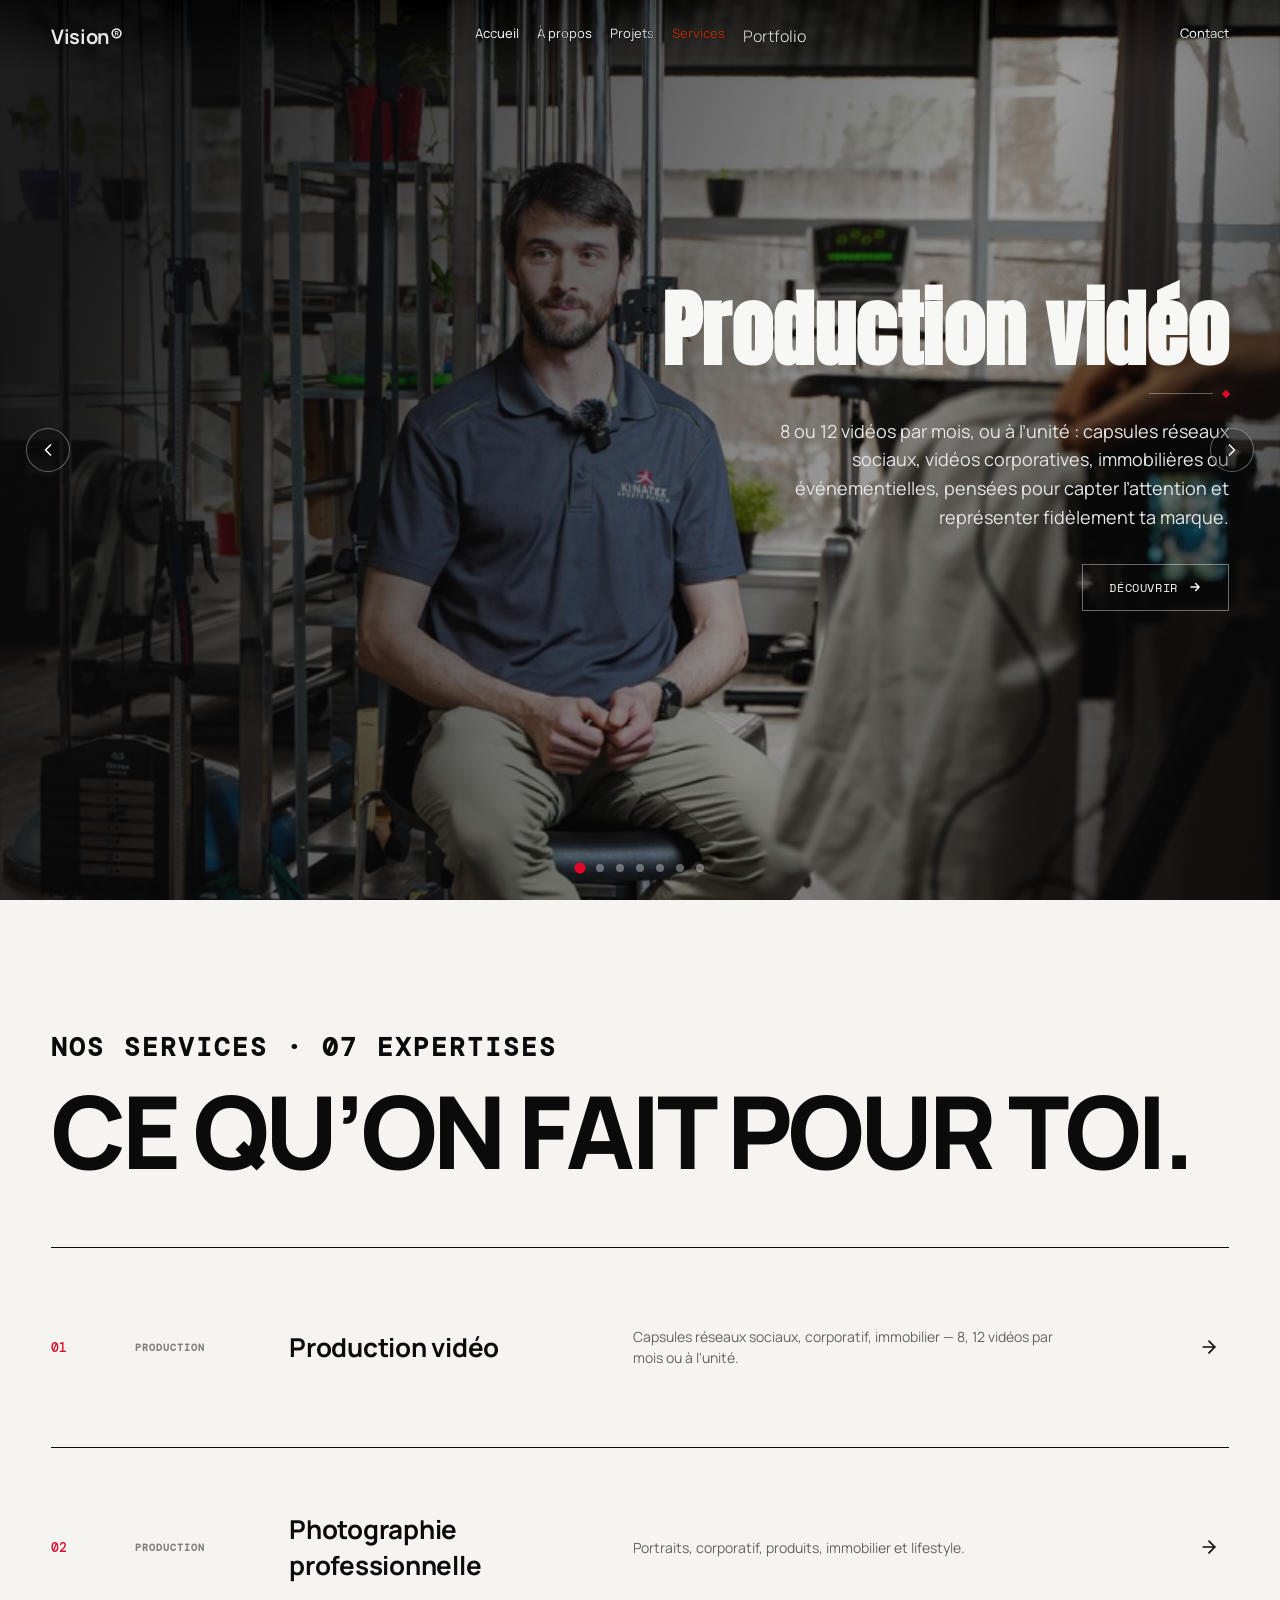
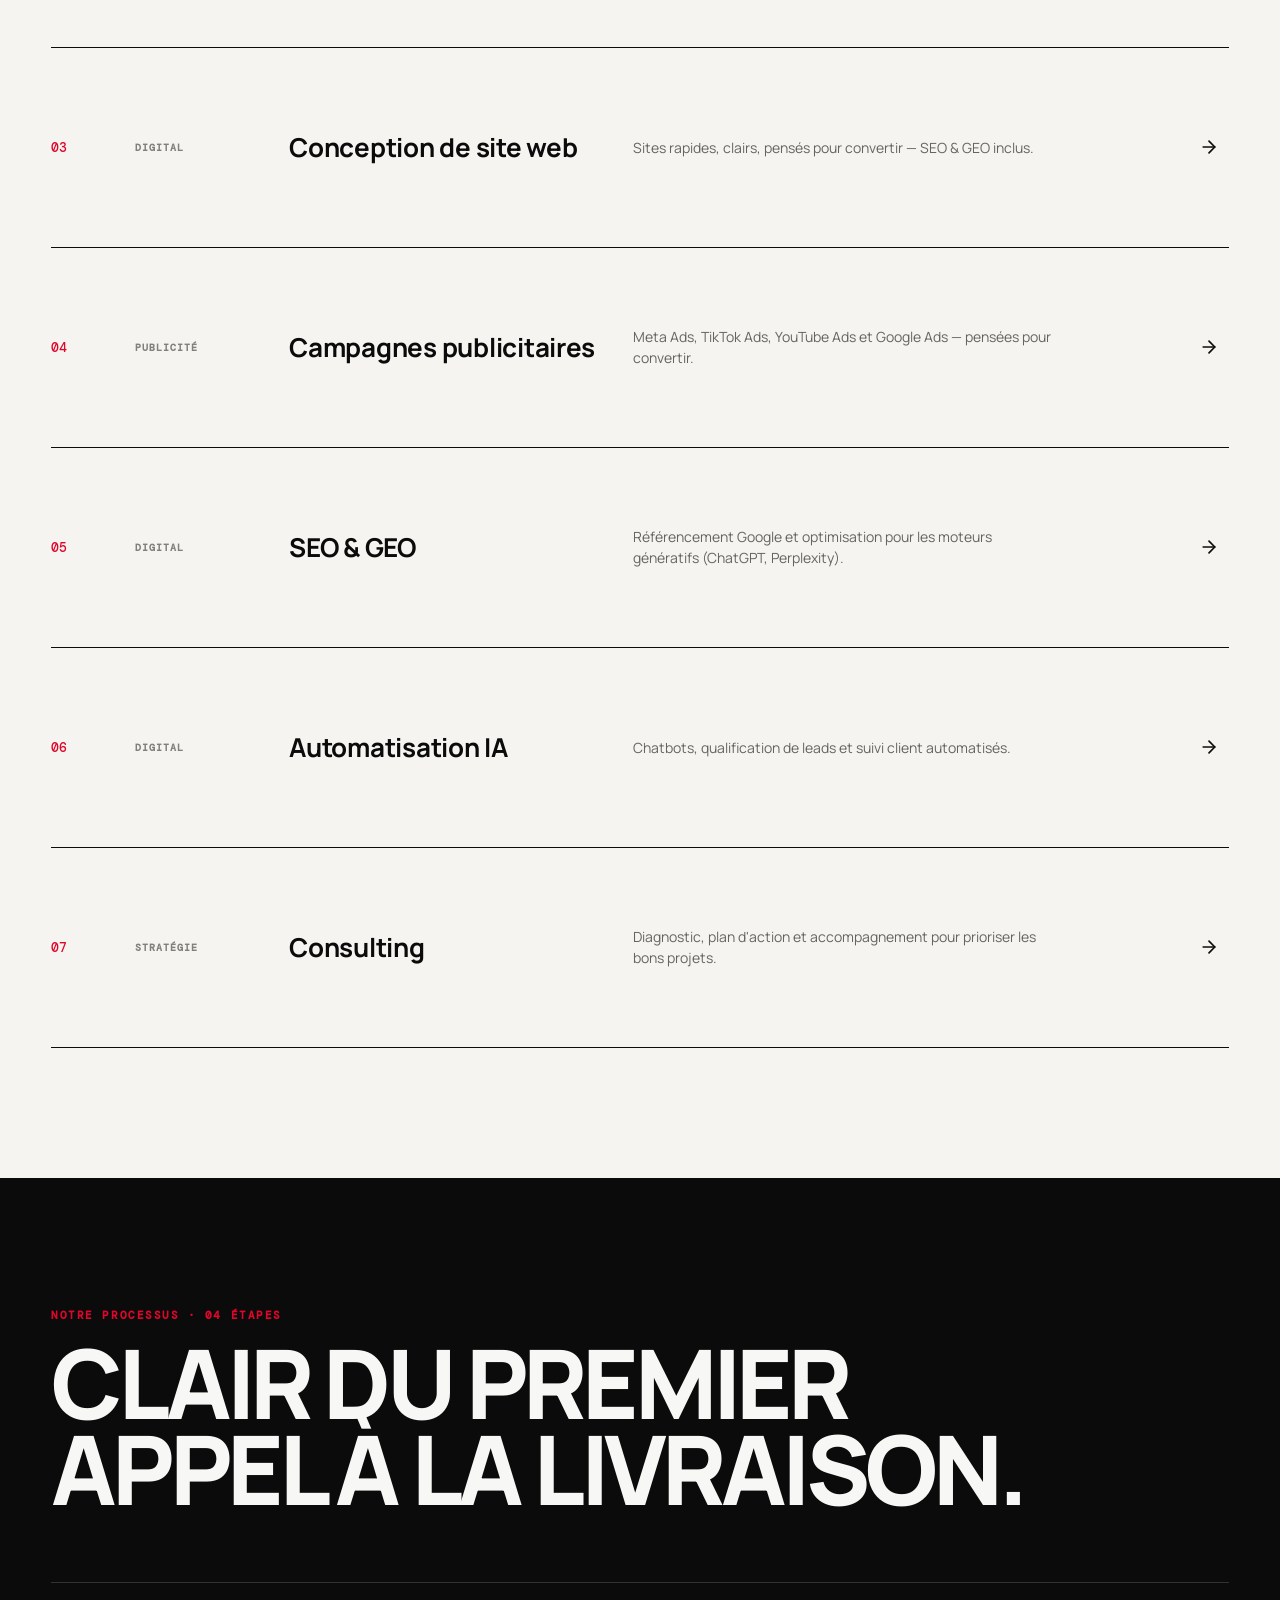
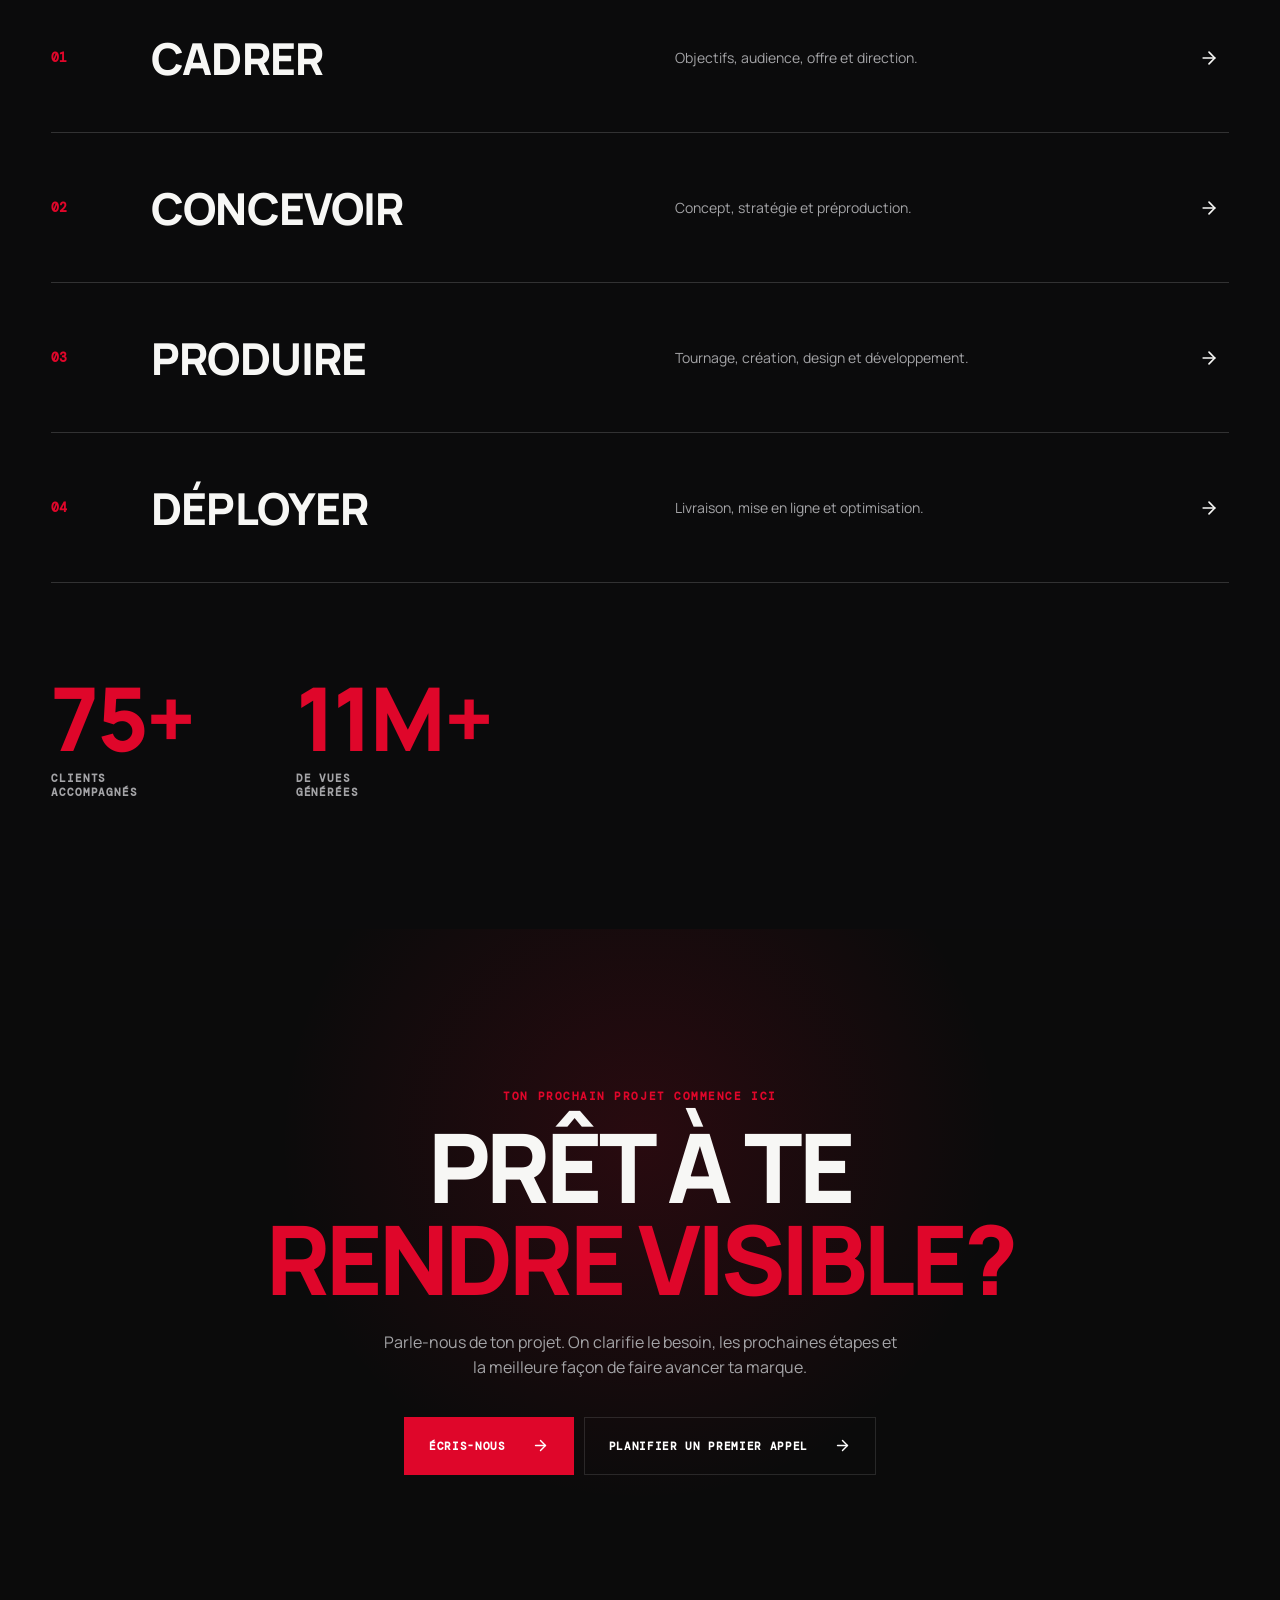
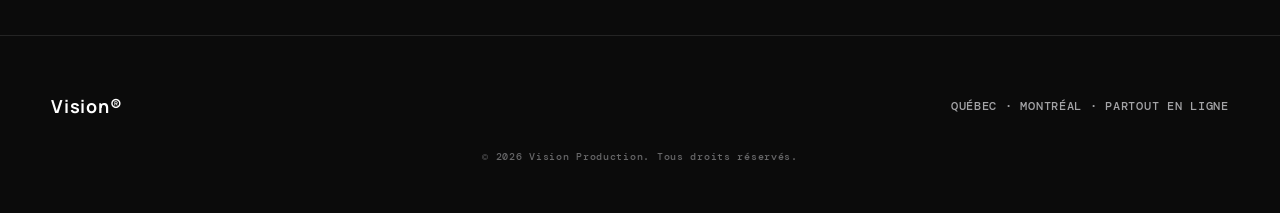
==== commit f90442b4: "Réécrit le contenu des pages Services/Portfolio et ajoute la navigation entre services Aligne les te" ====
--- a/index.html
+++ b/index.html
@@ -3,8 +3,8 @@
 <head>
 <meta charset="UTF-8">
 <meta name="viewport" content="width=device-width, initial-scale=1.0">
-<title>Services — Vision Production | Vidéo, Photo, Web &amp; Publicité</title>
-<meta name="description" content="Production vidéo, photographie professionnelle, conception de site web et campagnes publicitaires. Vision Production, agence créative basée à Québec.">
+<title>Services — Vision Production | Vidéo, Web, Publicité &amp; SEO/GEO</title>
+<meta name="description" content="Production vidéo et photo, création de site web, publicité, SEO/GEO et automatisation IA : découvre les services de Vision Production, agence à Québec.">
 <link rel="preconnect" href="https://fonts.googleapis.com">
 <link rel="preconnect" href="https://fonts.gstatic.com" crossorigin>
 <link href="https://fonts.googleapis.com/css2?family=Anton&family=Geist+Mono:wght@400;500&family=DM+Mono:wght@400;500&family=Manrope:wght@400;500;600;700;800&family=Space+Mono:ital@0;1&display=swap" rel="stylesheet">
@@ -76,7 +76,7 @@
 
     <div class="hero-slide is-active" data-slide="0">
       <div class="hero-slide-media">
-        <img src="./hero/hero-01-video.jpg" alt="Tournage vidéo Vision Production" onerror="this.style.opacity=0">
+        <img src="./hero-01-video.jpg" alt="Tournage vidéo Vision Production" onerror="this.style.opacity=0">
       </div>
       <div class="hero-slide-scrim"></div>
       <div class="hero-slide-inner">
@@ -87,8 +87,9 @@
             <span class="hero-divider-dot"></span>
           </div>
           <p class="services-hero-copy site-reveal" style="--reveal-delay:260ms">
-            Capsules réseaux sociaux, vidéos corporatives, contenus immobiliers : un rendu
-            cinématographique qui capte l’attention et met ton expertise en valeur.
+            8 ou 12 vidéos par mois, ou à l’unité : capsules réseaux sociaux, vidéos
+            corporatives, immobilières ou événementielles, pensées pour capter
+            l’attention et représenter fidèlement ta marque.
           </p>
           <a href="production-video.html" class="hero-outline-btn site-reveal" style="--reveal-delay:340ms">
             Découvrir
@@ -100,7 +101,7 @@
 
     <div class="hero-slide" data-slide="1">
       <div class="hero-slide-media">
-        <img src="./hero/hero-02-photo.jpg" alt="Photographie professionnelle Vision Production" onerror="this.style.opacity=0">
+        <img src="./hero-02-photo.jpg" alt="Photographie professionnelle Vision Production" onerror="this.style.opacity=0">
       </div>
       <div class="hero-slide-scrim"></div>
       <div class="hero-slide-inner">
@@ -111,8 +112,8 @@
             <span class="hero-divider-dot"></span>
           </div>
           <p class="services-hero-copy site-reveal">
-            Portraits, photos corporatives, produits, immobilier et lifestyle. Des visuels
-            modernes qui renforcent la crédibilité de ta marque.
+            Une image qui inspire confiance dès le premier regard. Portraits, produits,
+            immobilier ou lifestyle, capturés avec un style propre à ta marque.
           </p>
           <a href="photographie.html" class="hero-outline-btn site-reveal">
             Découvrir
@@ -124,7 +125,7 @@
 
     <div class="hero-slide" data-slide="2">
       <div class="hero-slide-media">
-        <img src="./hero/hero-03-web.jpg" alt="Conception de site web Vision Production" onerror="this.style.opacity=0">
+        <img src="./hero-03-web.jpg" alt="Conception de site web Vision Production" onerror="this.style.opacity=0">
       </div>
       <div class="hero-slide-scrim"></div>
       <div class="hero-slide-inner">
@@ -135,8 +136,8 @@
             <span class="hero-divider-dot"></span>
           </div>
           <p class="services-hero-copy site-reveal">
-            Sites rapides, clairs et pensés pour convertir, puis structurés pour être compris
-            par Google comme par les moteurs génératifs (SEO &amp; GEO inclus).
+            Un site rapide et clair, construit pour convertir — pas seulement pour être joli.
+            Design, texte, structure et SEO pris en charge dès la mise en ligne.
           </p>
           <a href="conception-web.html" class="hero-outline-btn site-reveal">
             Découvrir
@@ -148,7 +149,7 @@
 
     <div class="hero-slide" data-slide="3">
       <div class="hero-slide-media">
-        <img src="./hero/hero-04-pub.jpg" alt="Campagnes publicitaires Vision Production" onerror="this.style.opacity=0">
+        <img src="./hero-04-pub.jpg" alt="Campagnes publicitaires Vision Production" onerror="this.style.opacity=0">
       </div>
       <div class="hero-slide-scrim"></div>
       <div class="hero-slide-inner">
@@ -159,8 +160,8 @@
             <span class="hero-divider-dot"></span>
           </div>
           <p class="services-hero-copy site-reveal">
-            Publicités vidéo percutantes pour Meta Ads, TikTok Ads et Google. Conçues pour
-            accrocher, convaincre et convertir.
+            Des publicités créatives et scénarisées pour Meta Ads, TikTok Ads, YouTube Ads
+            et Google Ads, conçues pour accrocher dès les 3 premières secondes.
           </p>
           <a href="campagnes-publicitaires.html" class="hero-outline-btn site-reveal">
             Découvrir
@@ -183,8 +184,8 @@
             <span class="hero-divider-dot"></span>
           </div>
           <p class="services-hero-copy site-reveal">
-            Visible sur Google et dans les réponses des moteurs génératifs comme
-            ChatGPT ou Perplexity — peu importe comment on te cherche.
+            Le référencement ne se limite plus à Google. On optimise ta présence pour
+            les deux à la fois : la recherche classique et les réponses générées par l’IA.
           </p>
           <a href="seo-geo.html" class="hero-outline-btn site-reveal">
             Découvrir
@@ -207,8 +208,8 @@
             <span class="hero-divider-dot"></span>
           </div>
           <p class="services-hero-copy site-reveal">
-            On automatise les tâches répétitives — réponses clients, qualification de
-            leads, suivi — pour libérer du temps et accélérer ta croissance.
+            Des systèmes qui qualifient tes prospects, répondent aux questions fréquentes
+            et relancent automatiquement, pendant que ton équipe se concentre sur le reste.
           </p>
           <a href="automatisation-ia.html" class="hero-outline-btn site-reveal">
             Découvrir
@@ -231,8 +232,8 @@
             <span class="hero-divider-dot"></span>
           </div>
           <p class="services-hero-copy site-reveal">
-            Un regard extérieur sur ta présence en ligne. Diagnostic clair et plan
-            d’action concret pour prioriser les bons projets.
+            Un accompagnement pour clarifier tes priorités marketing et former ton
+            équipe interne, seul ou combiné à nos autres services.
           </p>
           <a href="consulting.html" class="hero-outline-btn site-reveal">
             Découvrir
@@ -263,7 +264,7 @@
         <span class="service-index-num">01</span>
         <span class="service-index-tag">PRODUCTION</span>
         <span class="service-index-title">Production vidéo</span>
-        <span class="service-index-desc">Capsules réseaux sociaux, corporatif, immobilier — un rendu cinématographique.</span>
+        <span class="service-index-desc">Capsules réseaux sociaux, corporatif, immobilier — 8, 12 vidéos par mois ou à l'unité.</span>
         <span class="service-stack" aria-hidden="true">
           <img src="./setup-tournage.jpg" style="--i:1" alt="">
           <img src="./hyrox.jpg" style="--i:2" alt="">
@@ -296,7 +297,7 @@
         <span class="service-index-num">04</span>
         <span class="service-index-tag">PUBLICITÉ</span>
         <span class="service-index-title">Campagnes publicitaires</span>
-        <span class="service-index-desc">Meta Ads, TikTok Ads et Google — conçues pour convertir.</span>
+        <span class="service-index-desc">Meta Ads, TikTok Ads, YouTube Ads et Google Ads — pensées pour convertir.</span>
         <span class="service-stack" aria-hidden="true">
           <img src="./volks-quebec.jpg" style="--i:1" alt="">
           <img src="./setup-tournage.jpg" style="--i:2" alt="">
--- a/styles.css
+++ b/styles.css
@@ -683,6 +683,50 @@
   .service-detail-media { min-height: 280px; }
 }
 
+/* ---------- service switcher (jump between services) ---------- */
+.service-switcher {
+  display: flex;
+  flex-wrap: wrap;
+  justify-content: center;
+  gap: 8px 6px;
+  padding: 28px var(--pad);
+  background: var(--background);
+  border-bottom: 1px solid rgba(255,255,255,0.1);
+}
+.service-switcher-item {
+  display: inline-flex;
+  align-items: center;
+  gap: 8px;
+  padding: 10px 16px;
+  font: 600 12px 'DM Mono', monospace;
+  letter-spacing: 0.04em;
+  color: var(--muted-foreground);
+  text-decoration: none;
+  border: 1px solid rgba(255,255,255,0.14);
+  transition: color 0.3s, border-color 0.3s, background-color 0.3s;
+}
+.service-switcher-item:hover {
+  color: var(--foreground);
+  border-color: rgba(255,255,255,0.35);
+}
+.service-switcher-item:focus-visible {
+  outline: 2px solid var(--red);
+  outline-offset: 2px;
+}
+.service-switcher-num { color: var(--red); }
+.service-switcher-item.is-current {
+  color: var(--background);
+  background: var(--red);
+  border-color: var(--red);
+  pointer-events: none;
+}
+.service-switcher-item.is-current .service-switcher-num { color: var(--background); }
+
+@media (max-width: 640px) {
+  .service-switcher { justify-content: flex-start; overflow-x: auto; flex-wrap: nowrap; -webkit-overflow-scrolling: touch; }
+  .service-switcher-item { flex: 0 0 auto; }
+}
+
 /* ---------- process ---------- */
 .vp-process {
   padding: 130px var(--pad);
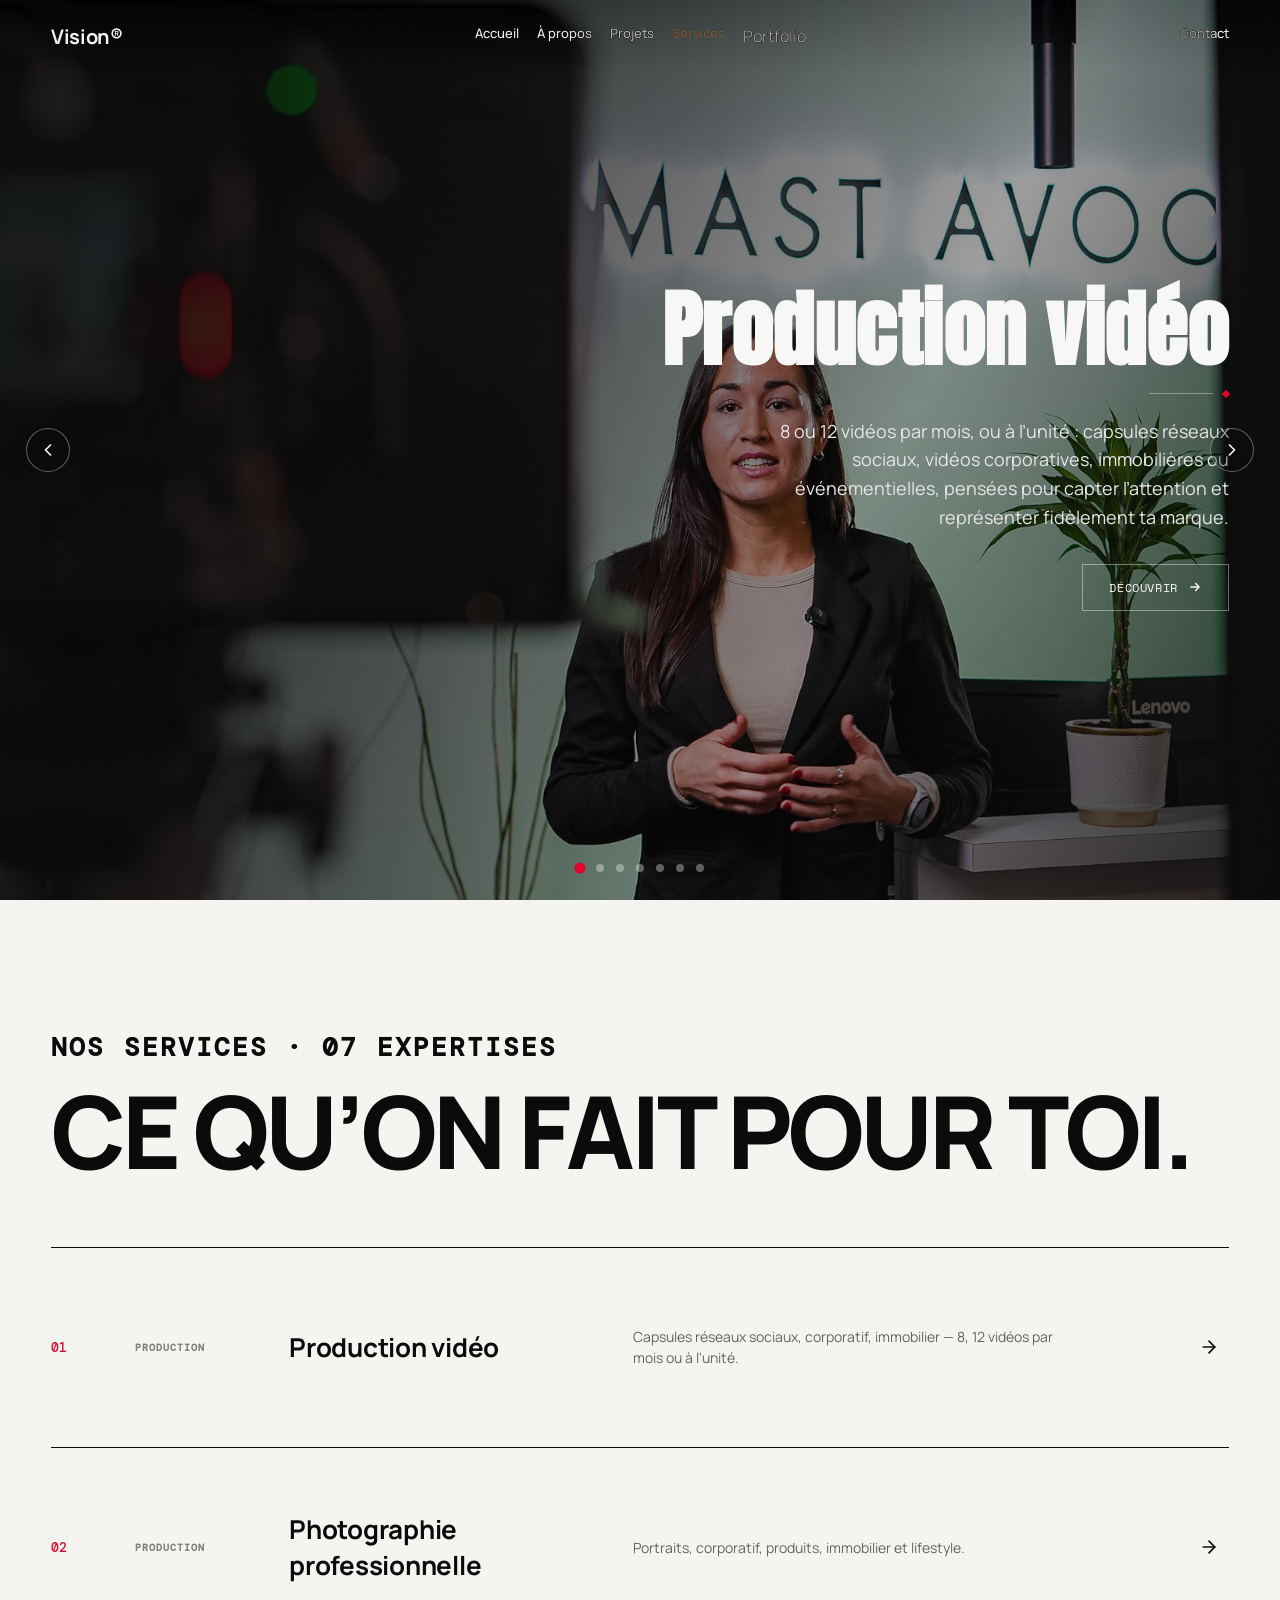
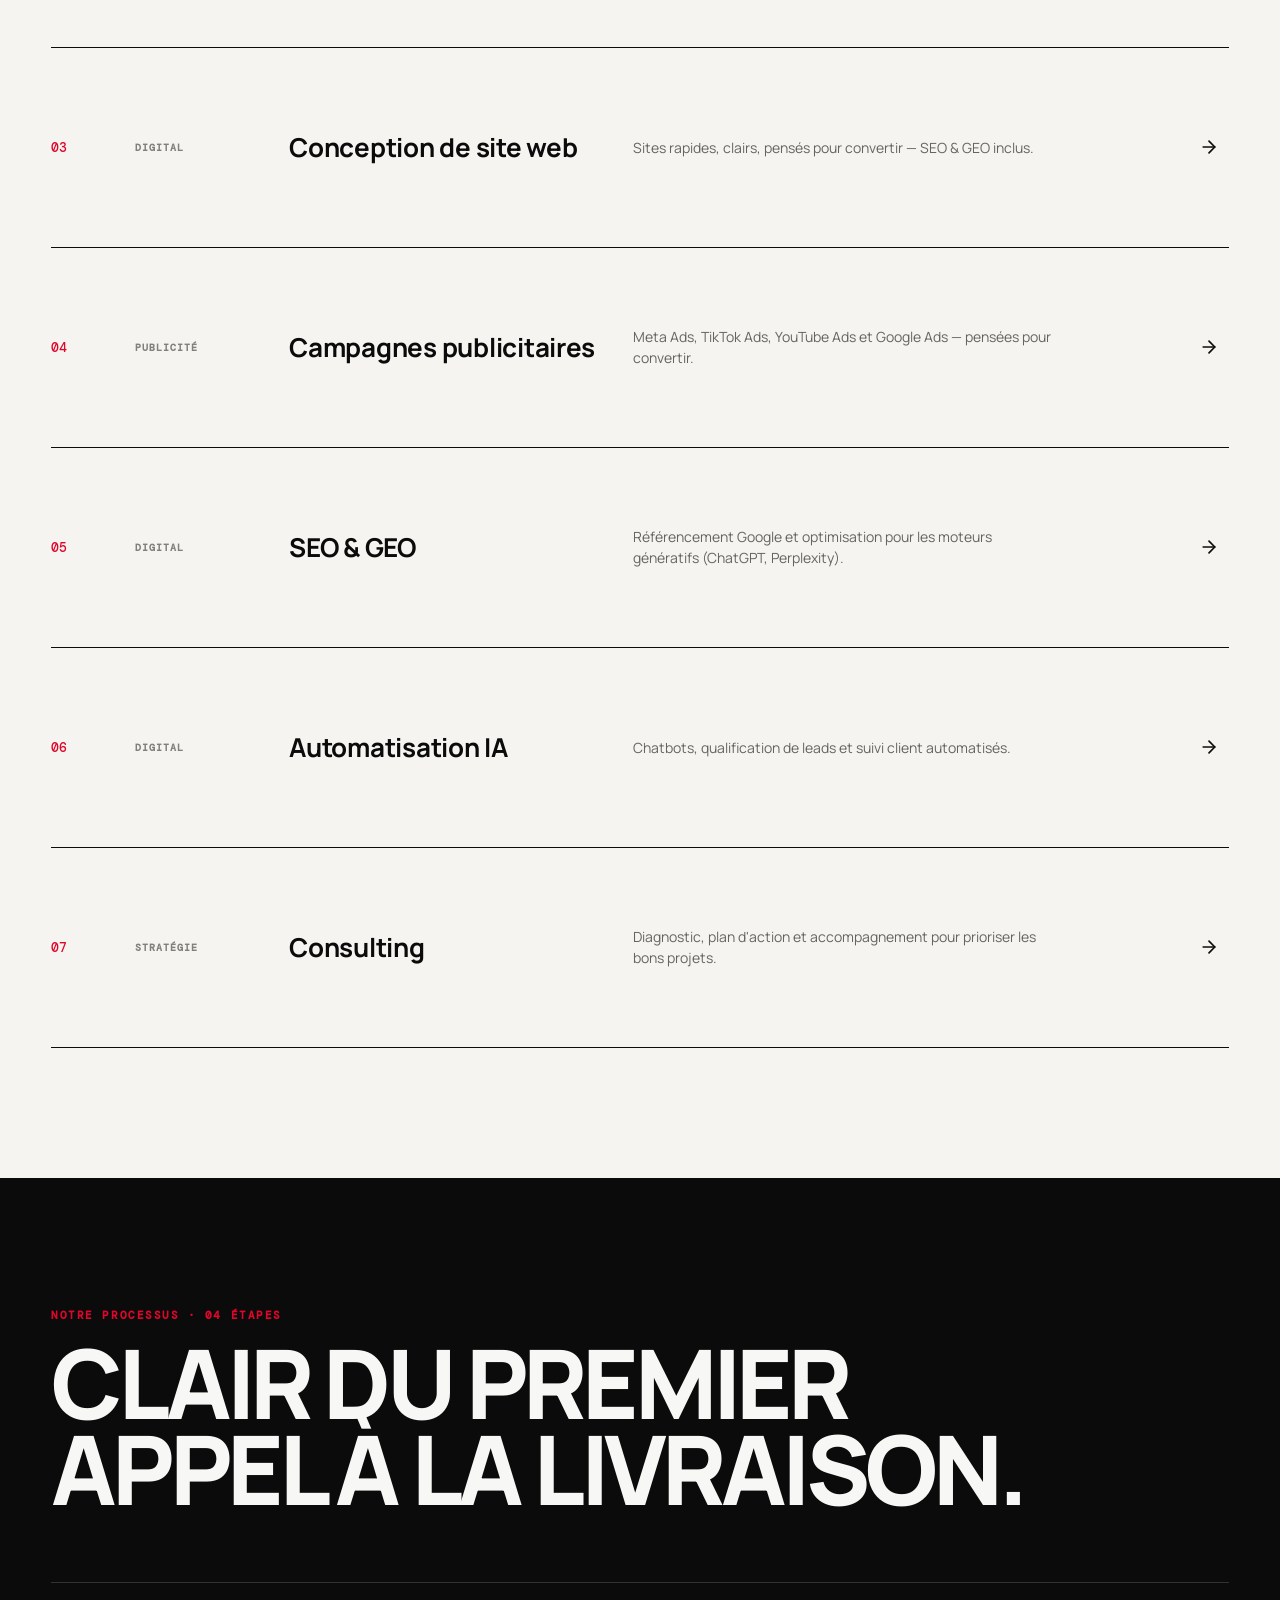
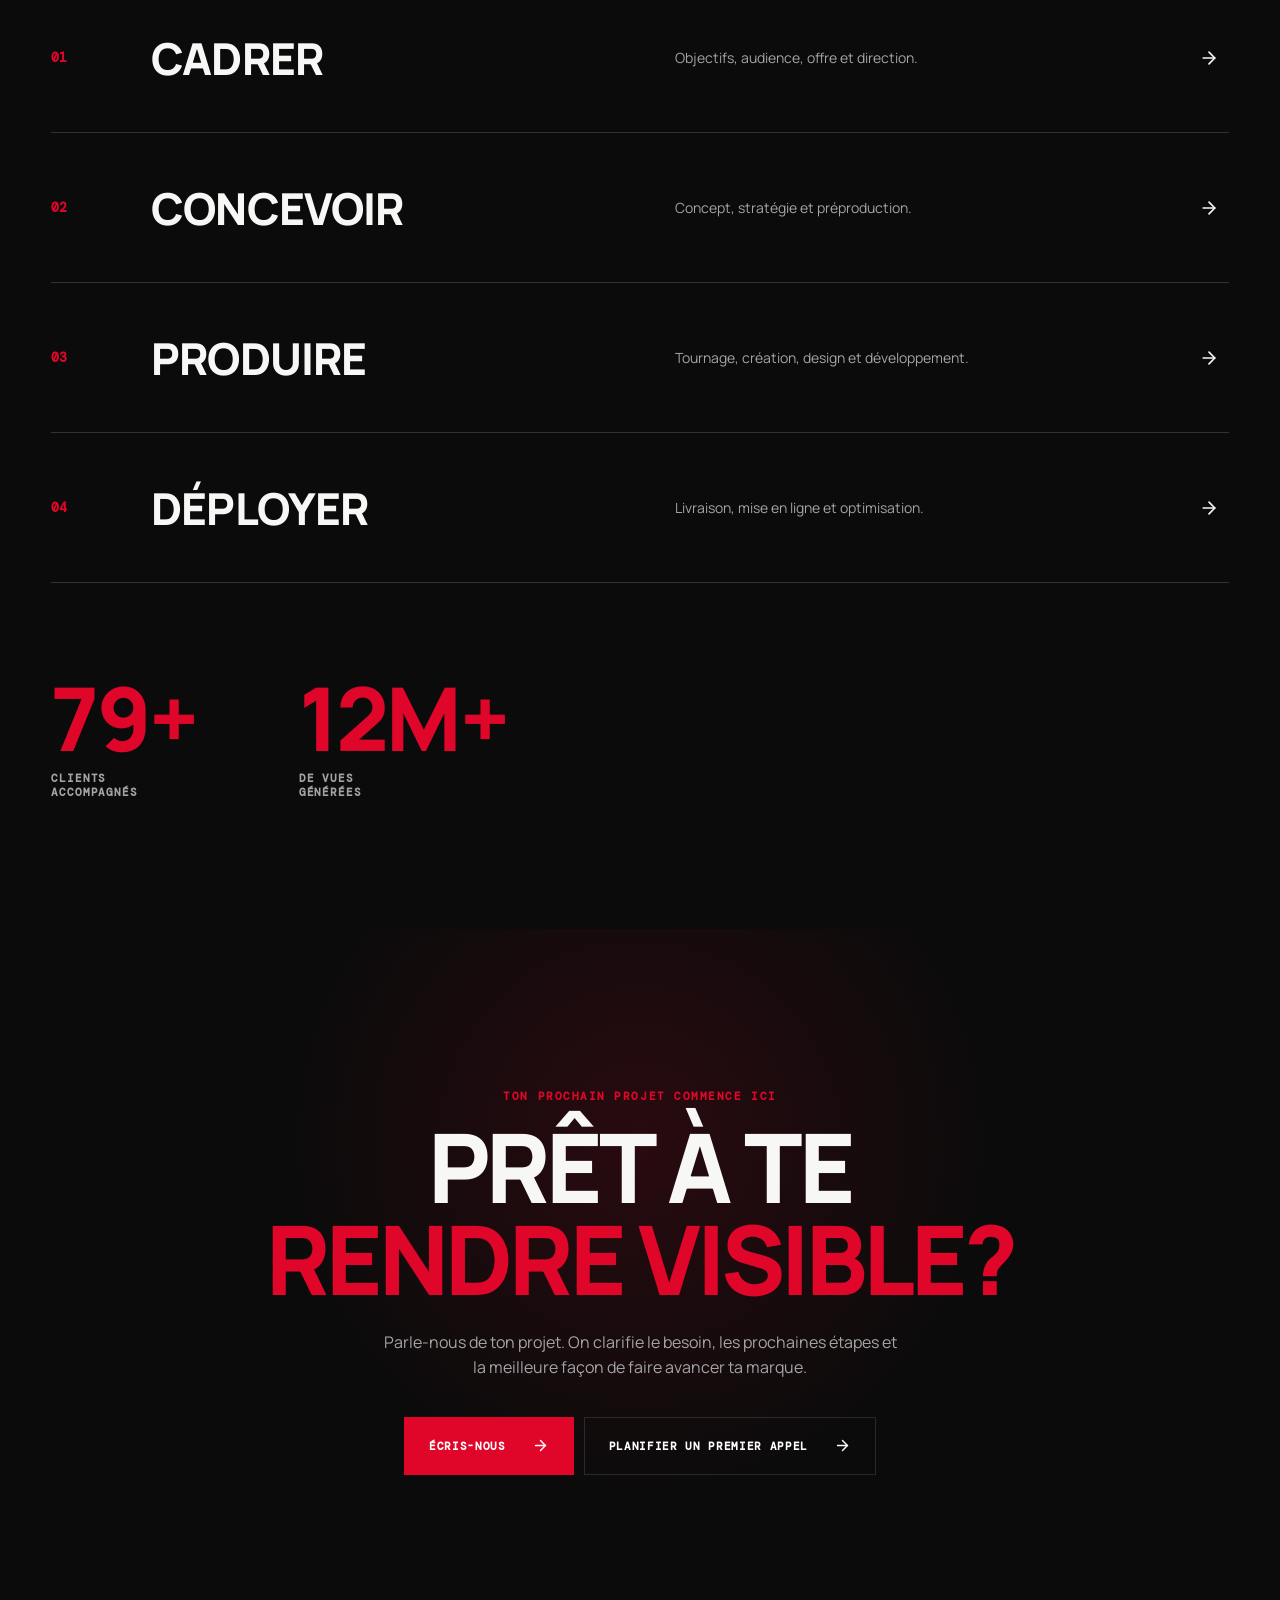
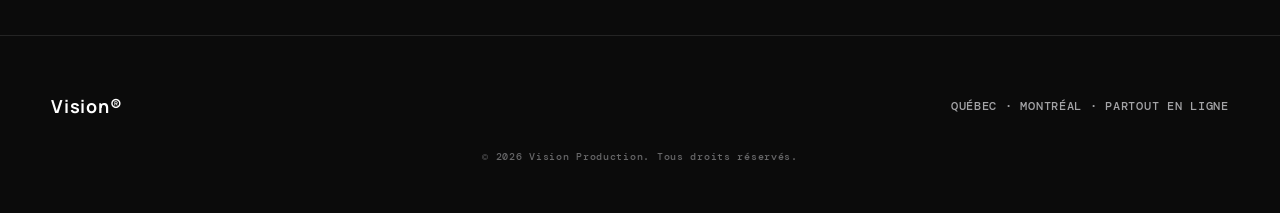
==== commit 3478477c: "Ajoute la page A propos et pointe le lien nav vers celle-ci sur tout le site Nouvelle page a-propos." ====
--- a/index.html
+++ b/index.html
@@ -18,7 +18,7 @@
   <a class="brand" href="https://vision-production-seven.vercel.app/">Vision®</a>
   <nav aria-label="Navigation principale">
     <a href="https://vision-production-seven.vercel.app/" class="split-link"><span>Accueil</span><span aria-hidden="true">Accueil</span></a>
-    <a href="https://vision-production-seven.vercel.app/#apropos" class="split-link"><span>À propos</span><span aria-hidden="true">À propos</span></a>
+    <a href="a-propos.html" class="split-link"><span>À propos</span><span aria-hidden="true">À propos</span></a>
     <a href="https://vision-production-seven.vercel.app/#projets" class="split-link"><span>Projets</span><span aria-hidden="true">Projets</span></a>
     <a href="index.html" class="split-link is-current"><span>Services</span><span aria-hidden="true">Services</span></a>
     <div class="nav-dropdown" data-dropdown>
@@ -43,7 +43,7 @@
     <svg xmlns="http://www.w3.org/2000/svg" width="24" height="24" viewBox="0 0 24 24" fill="none" stroke="currentColor" stroke-width="2" stroke-linecap="round" stroke-linejoin="round"><path d="M18 6 6 18"></path><path d="m6 6 12 12"></path></svg>
   </button>
   <a href="https://vision-production-seven.vercel.app/" style="--menu-index:1"><small>01</small>Accueil</a>
-  <a href="https://vision-production-seven.vercel.app/#apropos" style="--menu-index:2"><small>02</small>À propos</a>
+  <a href="a-propos.html" style="--menu-index:2"><small>02</small>À propos</a>
   <a href="https://vision-production-seven.vercel.app/#projets" style="--menu-index:3"><small>03</small>Projets</a>
   <a href="index.html" class="is-current" style="--menu-index:4"><small>04</small>Services</a>
   <div class="mobile-menu-item" style="--menu-index:5">
--- a/styles.css
+++ b/styles.css
@@ -1093,6 +1093,38 @@
 }
 .video-modal-close:hover { border-color: var(--red); color: var(--red); }
 
+/* ---------- about page content sections ---------- */
+.content-section { padding: 110px var(--pad); }
+.content-section.on-white { background: var(--white); color: var(--black); }
+.content-section-inner { max-width: 720px; margin: 0 auto; }
+.content-section h2 {
+  margin: 0 0 28px;
+  font-size: clamp(32px, 5vw, 56px);
+  line-height: 1.05;
+  letter-spacing: -0.03em;
+  font-weight: 800;
+  font-family: 'Manrope', Arial, sans-serif;
+}
+.content-section p {
+  margin: 0 0 18px;
+  font-size: 17px;
+  line-height: 1.7;
+  color: var(--muted-foreground);
+}
+.content-section.on-white p { color: rgba(11,11,11,0.7); }
+.content-section p:last-child { margin-bottom: 0; }
+
+.faq-list { max-width: 860px; margin: 0 auto; border-top: 1px solid rgba(255,255,255,0.16); }
+.faq-item { padding: 30px 0; border-bottom: 1px solid rgba(255,255,255,0.16); }
+.faq-item h3 {
+  margin: 0 0 12px;
+  font-size: clamp(17px, 2vw, 20px);
+  font-weight: 700;
+  font-family: 'Manrope', Arial, sans-serif;
+  letter-spacing: -0.01em;
+}
+.faq-item p { margin: 0; max-width: 640px; font-size: 15px; line-height: 1.65; color: var(--muted-foreground); }
+
 /* ---------- reduced motion ---------- */
 @media (prefers-reduced-motion: reduce) {
   html { scroll-behavior: auto; }
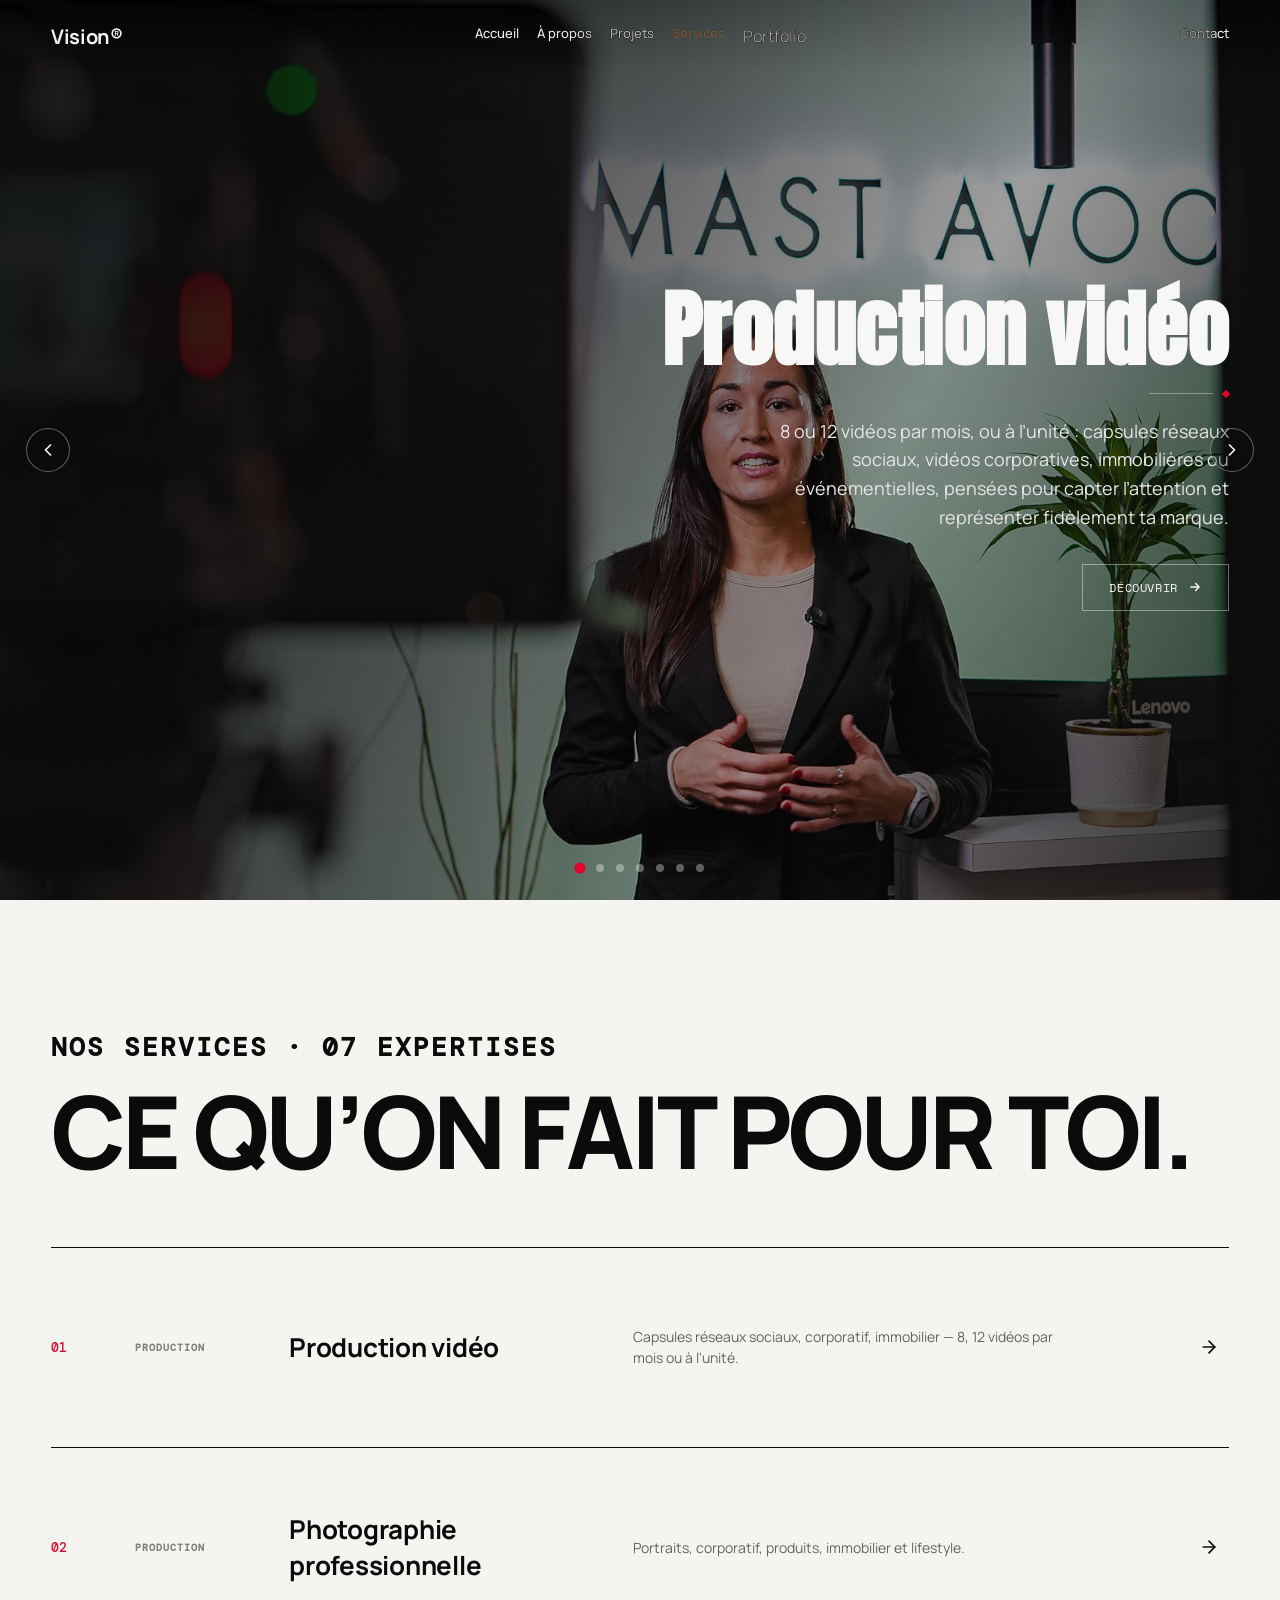
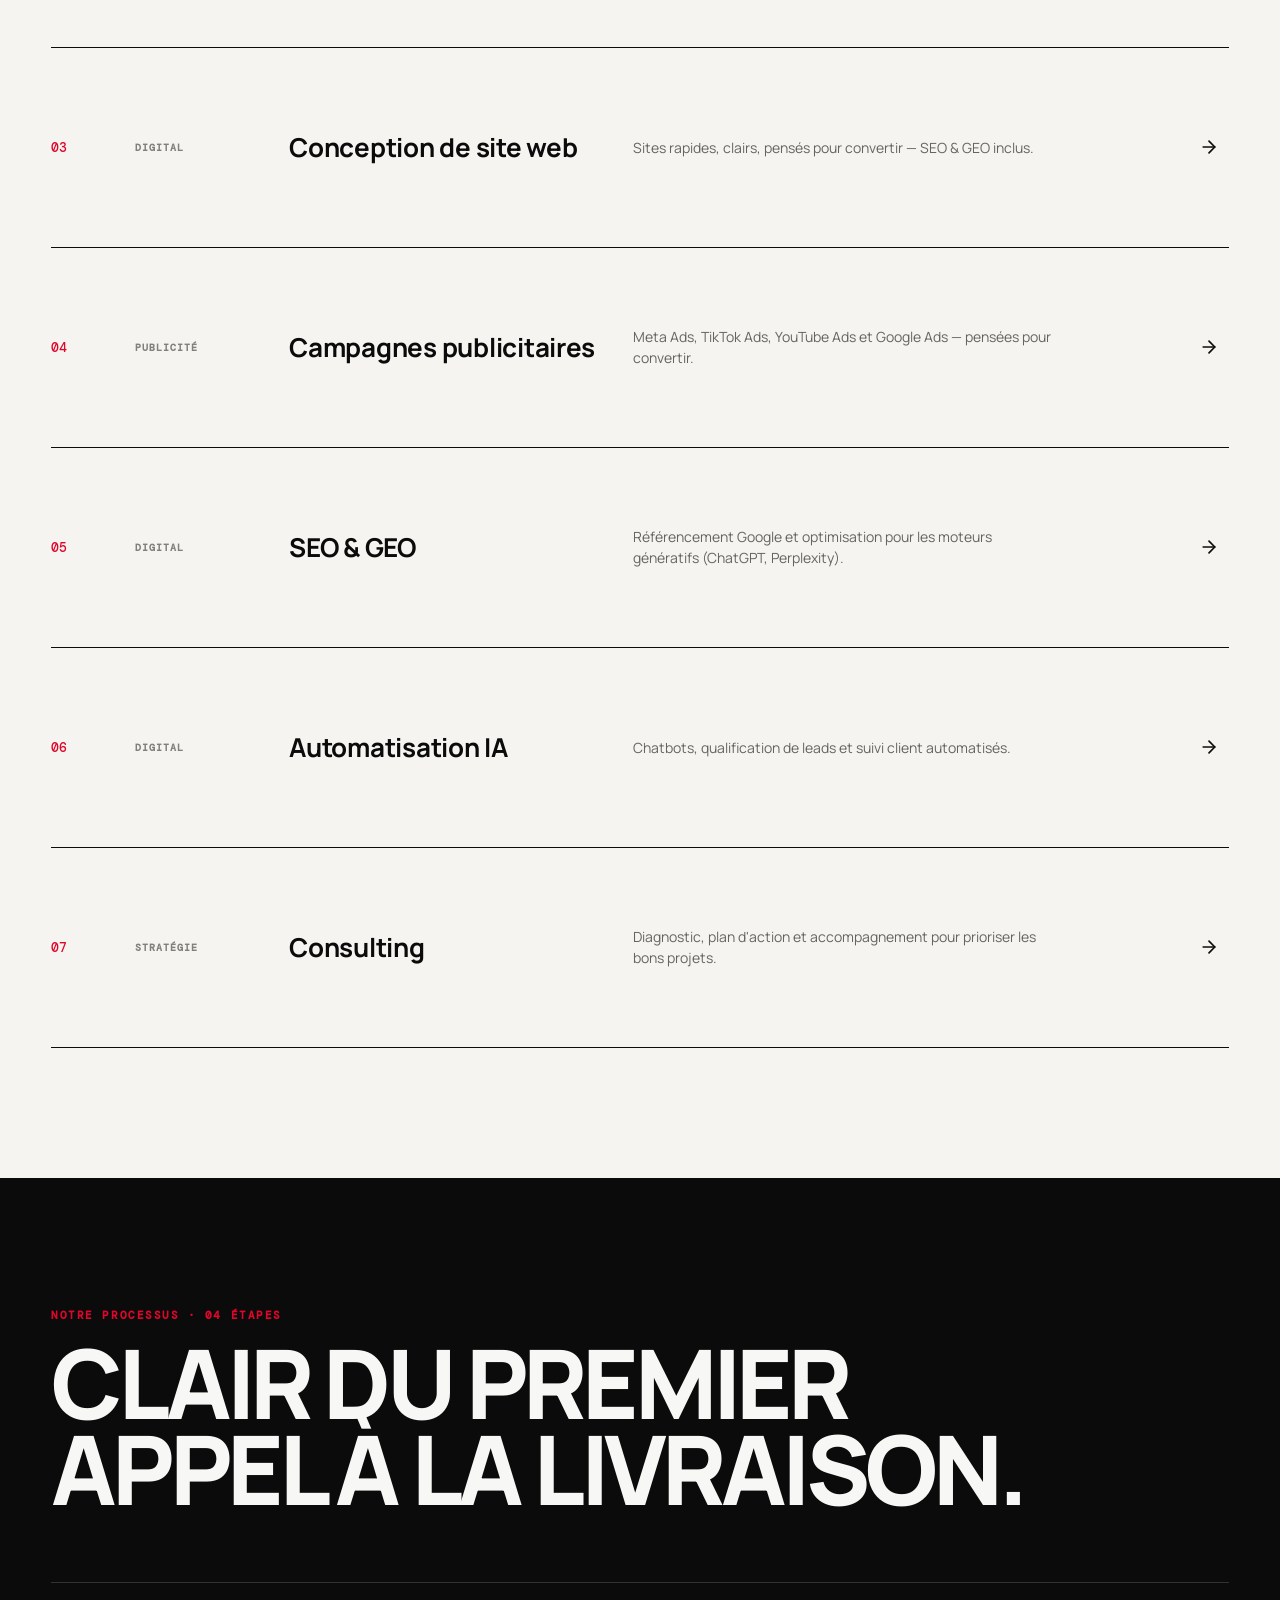
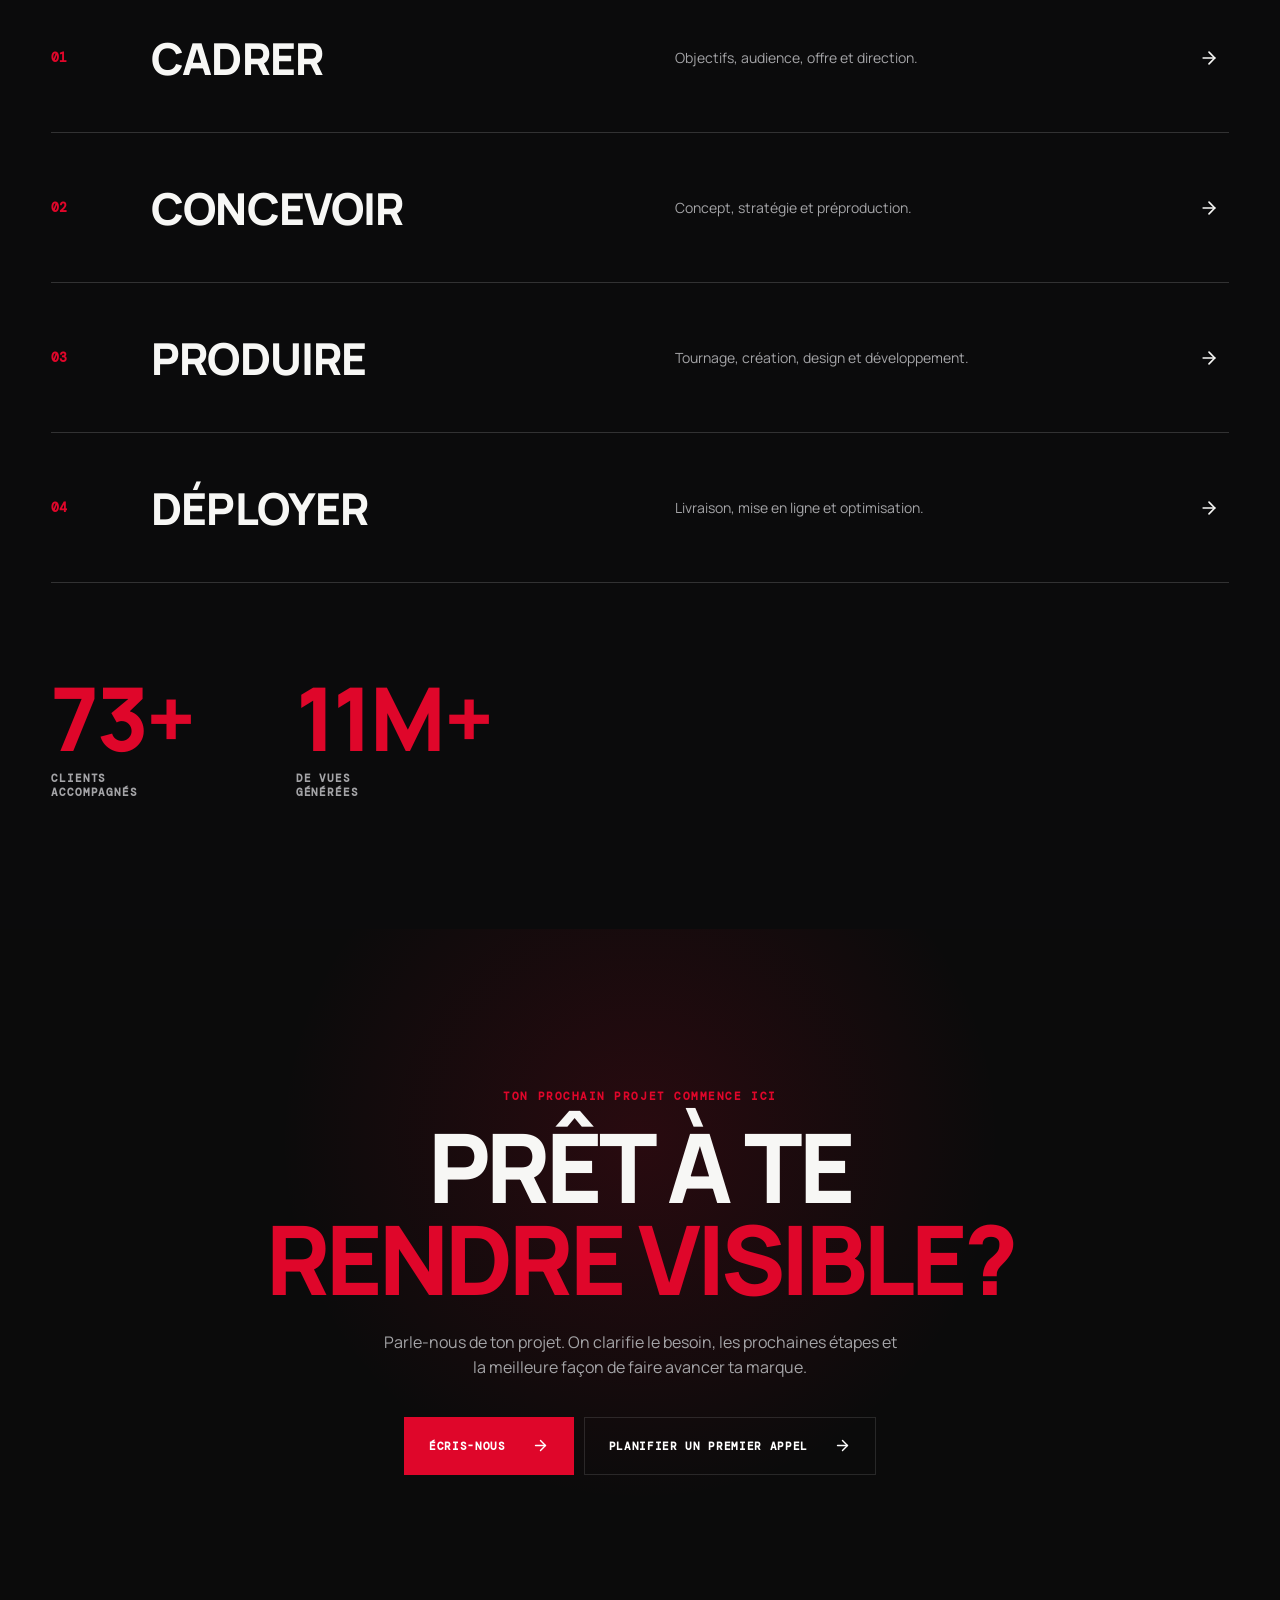
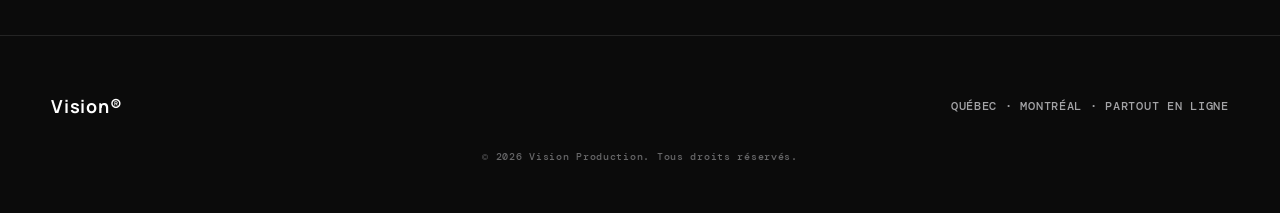
==== commit 31b19ba9: "Ajoute le SEO technique : sitemap, robots.txt, donnees structurees et Open Graph Equivalent statique" ====
--- a/index.html
+++ b/index.html
@@ -5,10 +5,46 @@
 <meta name="viewport" content="width=device-width, initial-scale=1.0">
 <title>Services — Vision Production | Vidéo, Web, Publicité &amp; SEO/GEO</title>
 <meta name="description" content="Production vidéo et photo, création de site web, publicité, SEO/GEO et automatisation IA : découvre les services de Vision Production, agence à Québec.">
+<link rel="canonical" href="https://agence-vision-production-vf.vercel.app/index.html">
+<meta property="og:type" content="website">
+<meta property="og:site_name" content="Vision Production">
+<meta property="og:locale" content="fr_CA">
+<meta property="og:url" content="https://agence-vision-production-vf.vercel.app/index.html">
+<meta property="og:title" content="Services — Vision Production | Vidéo, Web, Publicité &amp; SEO/GEO">
+<meta property="og:description" content="Production vidéo et photo, création de site web, publicité, SEO/GEO et automatisation IA : découvre les services de Vision Production, agence à Québec.">
+<meta property="og:image" content="https://agence-vision-production-vf.vercel.app/hero-01-video.jpg">
+<meta name="twitter:card" content="summary_large_image">
+<meta name="twitter:title" content="Services — Vision Production | Vidéo, Web, Publicité &amp; SEO/GEO">
+<meta name="twitter:description" content="Production vidéo et photo, création de site web, publicité, SEO/GEO et automatisation IA : découvre les services de Vision Production, agence à Québec.">
+<meta name="twitter:image" content="https://agence-vision-production-vf.vercel.app/hero-01-video.jpg">
 <link rel="preconnect" href="https://fonts.googleapis.com">
 <link rel="preconnect" href="https://fonts.gstatic.com" crossorigin>
 <link href="https://fonts.googleapis.com/css2?family=Anton&family=Geist+Mono:wght@400;500&family=DM+Mono:wght@400;500&family=Manrope:wght@400;500;600;700;800&family=Space+Mono:ital@0;1&display=swap" rel="stylesheet">
 <link rel="stylesheet" href="styles.css">
+<script type="application/ld+json">
+{
+  "@context": "https://schema.org",
+  "@type": "ProfessionalService",
+  "name": "Vision Production",
+  "alternateName": "Visual JF",
+  "url": "https://agence-vision-production-vf.vercel.app/index.html",
+  "image": "https://agence-vision-production-vf.vercel.app/hero-01-video.jpg",
+  "email": "info@visionproduction.ca",
+  "description": "Agence de production vidéo, photographie, création de site web, publicité et SEO/GEO basée à Québec.",
+  "address": {
+    "@type": "PostalAddress",
+    "addressLocality": "Québec",
+    "addressRegion": "QC",
+    "addressCountry": "CA"
+  },
+  "areaServed": [
+    "Québec",
+    "Lévis",
+    "Rive-Sud",
+    "Province de Québec"
+  ]
+}
+</script>
 </head>
 <body>
 
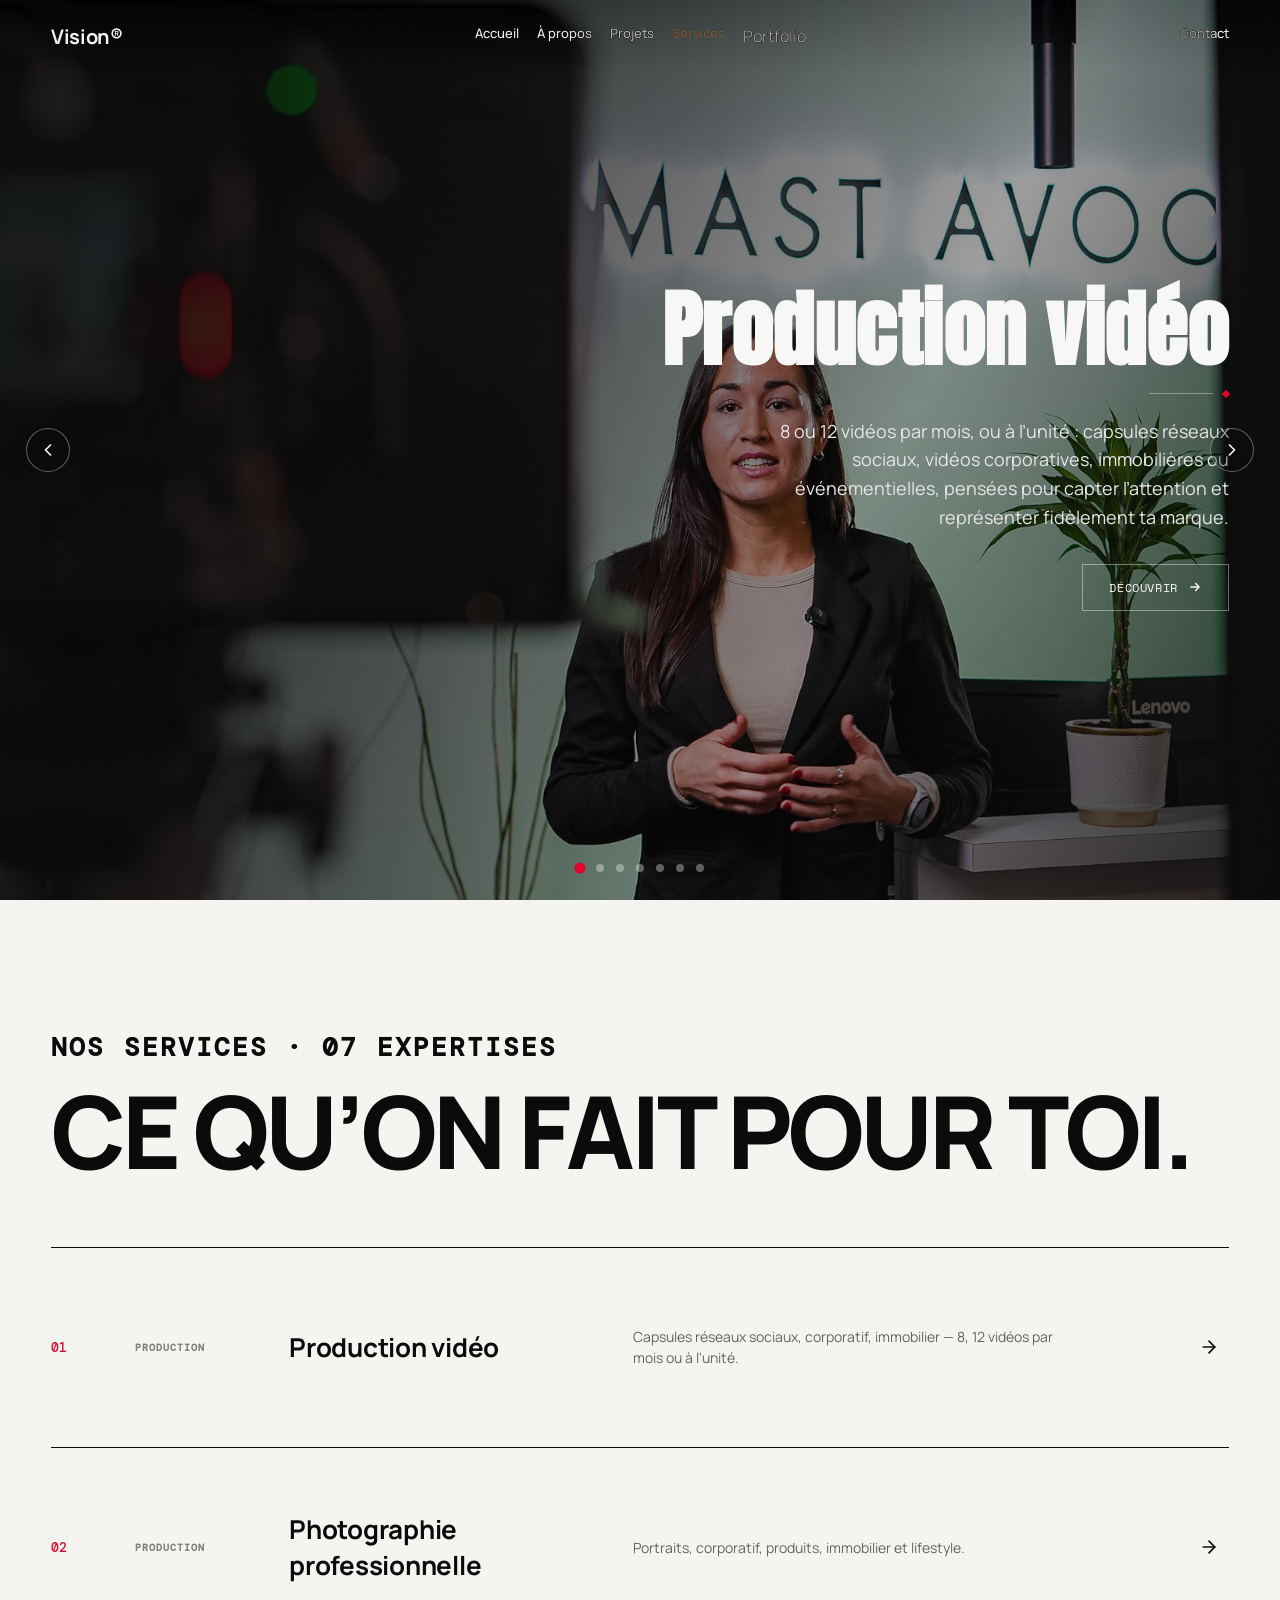
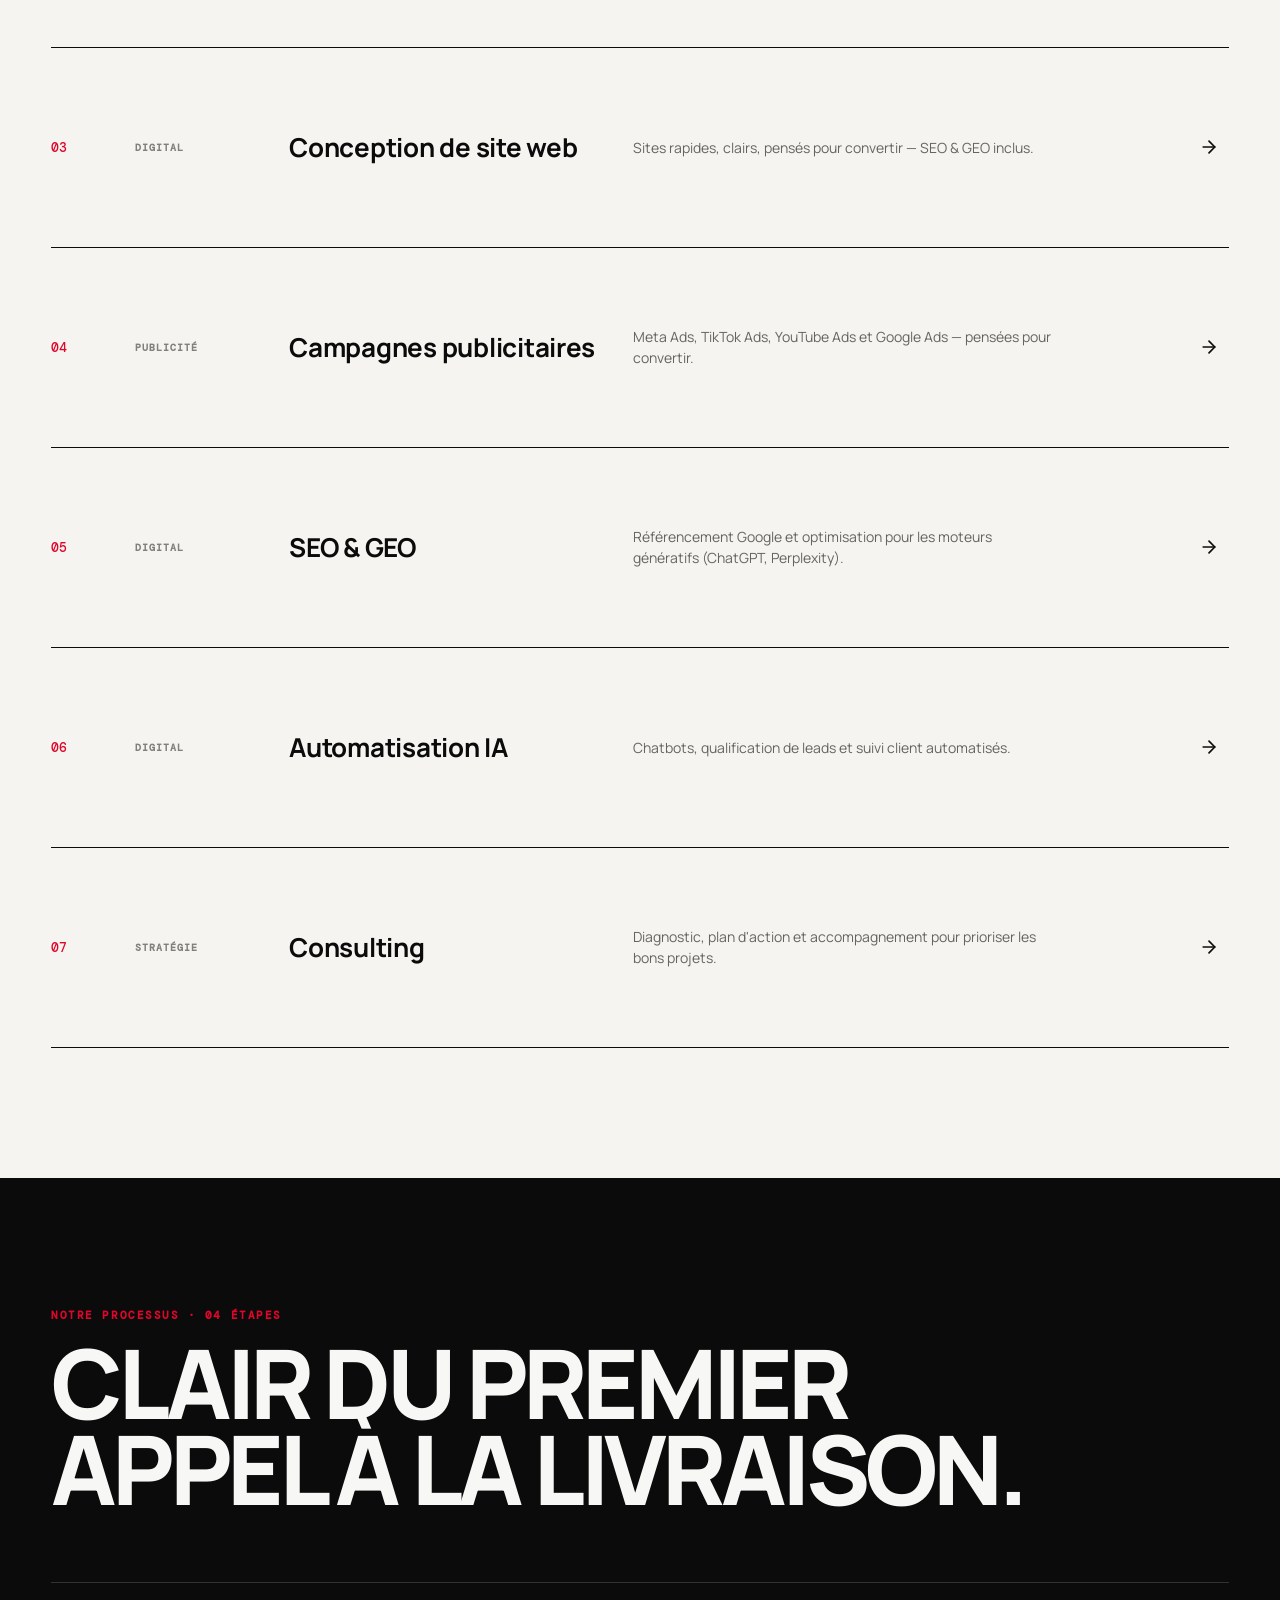
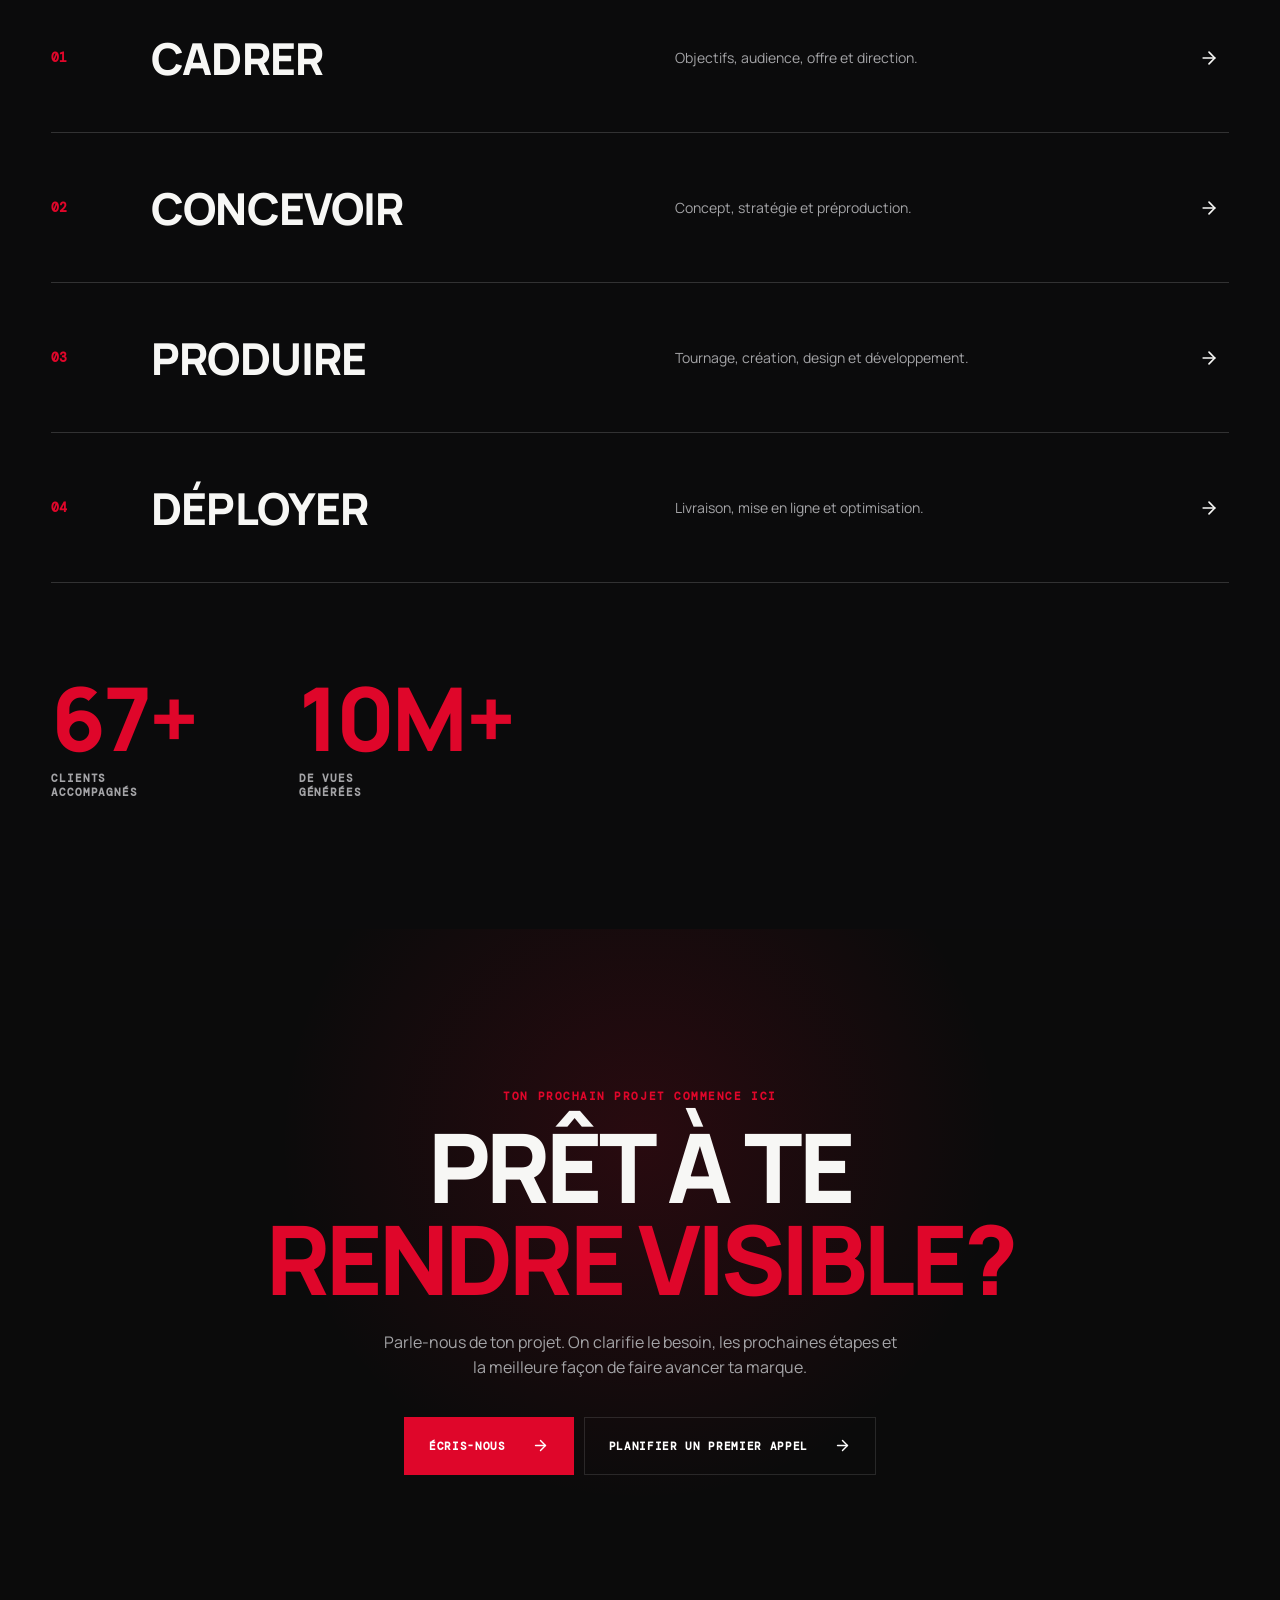
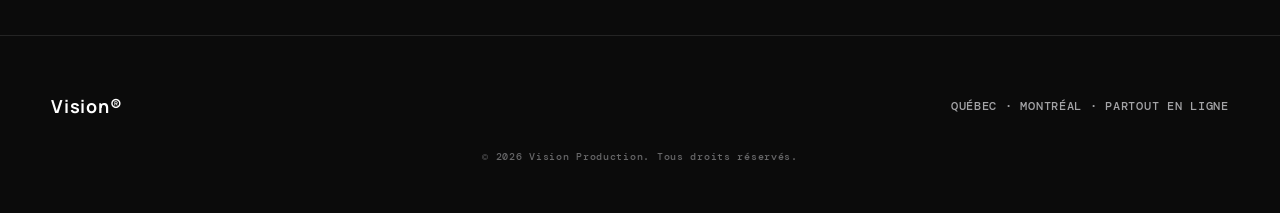
==== commit 28b7db6d: "Ajoute le conteneur Google Tag Manager (GTM-KDHRDL85) sur toutes les pages Bloc script dans le <head" ====
--- a/index.html
+++ b/index.html
@@ -3,6 +3,13 @@
 <head>
 <meta charset="UTF-8">
 <meta name="viewport" content="width=device-width, initial-scale=1.0">
+<!-- Google Tag Manager -->
+<script>(function(w,d,s,l,i){w[l]=w[l]||[];w[l].push({'gtm.start':
+new Date().getTime(),event:'gtm.js'});var f=d.getElementsByTagName(s)[0],
+j=d.createElement(s),dl=l!='dataLayer'?'&l='+l:'';j.async=true;j.src=
+'https://www.googletagmanager.com/gtm.js?id='+i+dl;f.parentNode.insertBefore(j,f);
+})(window,document,'script','dataLayer','GTM-KDHRDL85');</script>
+<!-- End Google Tag Manager -->
 <title>Services — Vision Production | Vidéo, Web, Publicité &amp; SEO/GEO</title>
 <meta name="description" content="Production vidéo et photo, création de site web, publicité, SEO/GEO et automatisation IA : découvre les services de Vision Production, agence à Québec.">
 <link rel="canonical" href="https://agence-vision-production-vf.vercel.app/index.html">
@@ -47,6 +54,10 @@
 </script>
 </head>
 <body>
+<!-- Google Tag Manager (noscript) -->
+<noscript><iframe src="https://www.googletagmanager.com/ns.html?id=GTM-KDHRDL85"
+height="0" width="0" style="display:none;visibility:hidden"></iframe></noscript>
+<!-- End Google Tag Manager (noscript) -->
 
 <div class="progress-bar" id="progressBar"></div>
 
